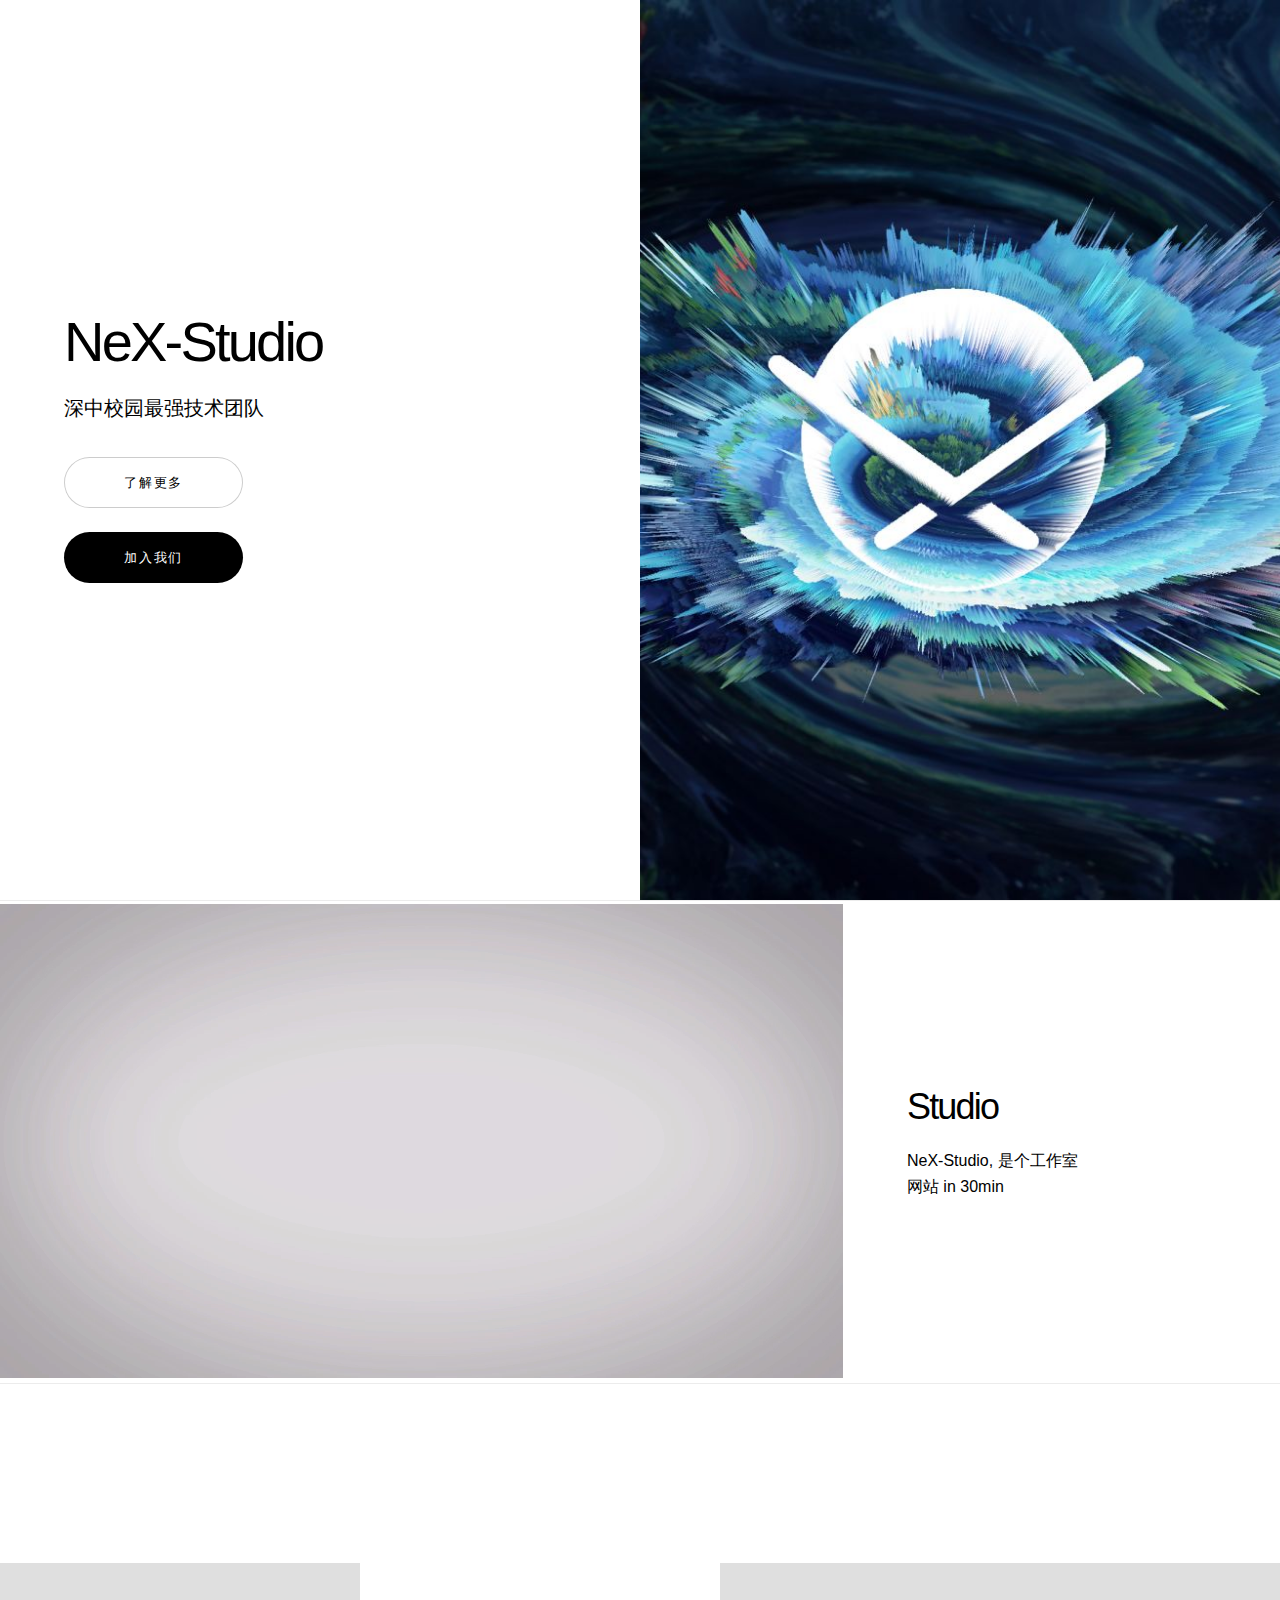
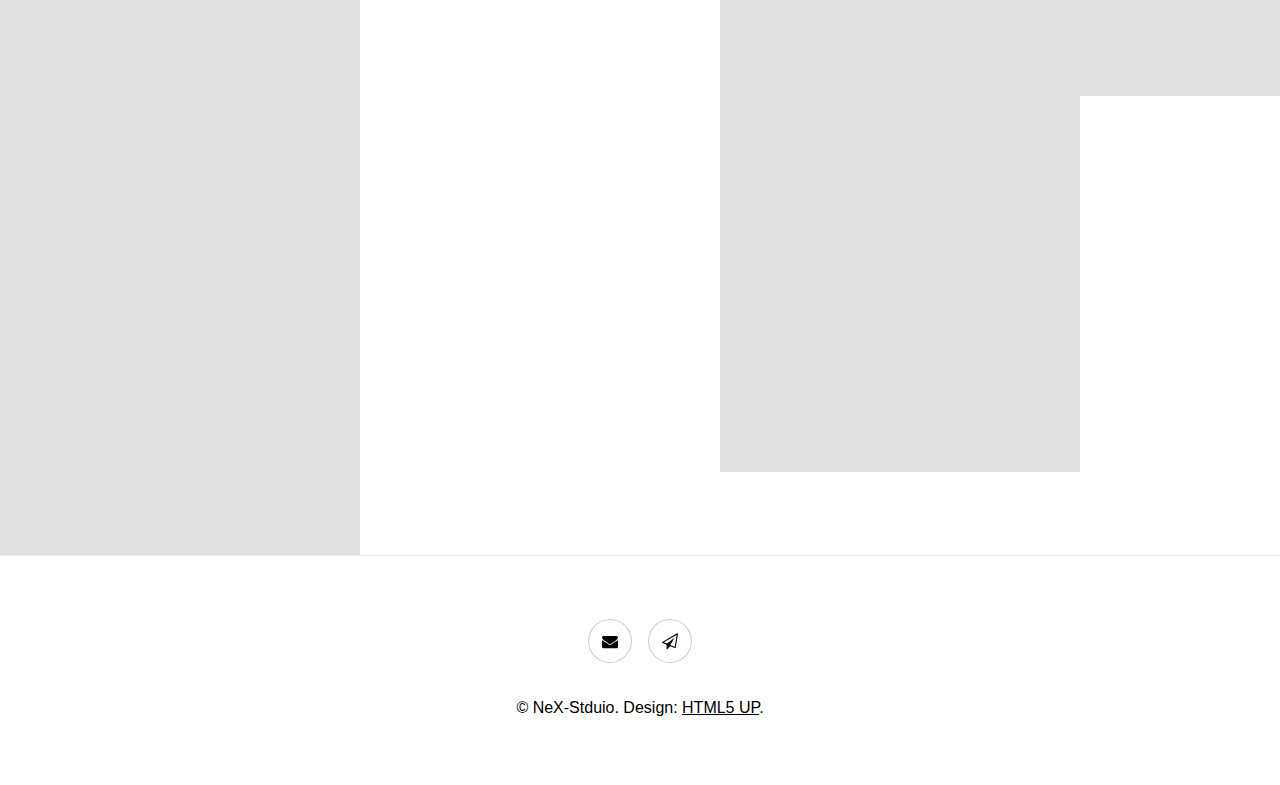
==== index.html @ cae81971 "initial commit" ====
<!DOCTYPE HTML>
<!--
	Story by HTML5 UP
	html5up.net | @ajlkn
	Free for personal and commercial use under the CCA 3.0 license (html5up.net/license)
-->
<html>
	<head>
		<title>NeX-Studio</title>
		<meta charset="utf-8" />
		<meta name="viewport" content="width=device-width, initial-scale=1" />
		<link rel="stylesheet" href="assets/css/main.css" />
		<link rel="shortcut icon" href="" />
	</head>
	<body>

		<!-- Wrapper -->
			<div id="wrapper" class="divided">

				<!-- One -->
					<section class="banner style1 orient-left content-align-left image-position-right fullscreen onload-image-fade-in onload-content-fade-right">
						<div class="content">
							<h1>NeX-Studio</h1>
							<p class="major">深中校园最强技术团队</p>
							<ul class="actions vertical">
								<li><a href="#first" class="button big wide smooth-scroll-middle">了解更多</a></li>
								<li><a href="https://sun-seminary.com/join-us" class="button big special wide smooth-scroll-middle">加入我们</a></li>
							</ul>
						</div>
						<div class="image">
							<img src="media/homepage.jpg" alt="" style="object-position: center;"/>
						</div>
					</section>

				<!-- Two -->
					<section class="spotlight style1 orient-right content-align-left image-position-center onscroll-image-fade-in" style="overflow: hidden;" id="first">
						<div class="content">
							<h2>Studio</h2>
							<p>NeX-Studio, 是个工作室<br />网站 in 30min</p>
							<!--<ul class="actions vertical">
								<li><a href="#" class="button">Learn More</a></li>
							</ul>-->
						</div>
						<div>
							<video autoplay muted loop style="width: 100%; height: 100%">
								<source src="media/nexlogo.mp4" type="video/mp4">
							</video>
						</div>
					</section>

				<!-- Three -->
					<!--<section class="spotlight style1 orient-left content-align-left image-position-center onscroll-image-fade-in">
						<div class="content">
							<h2>Tempus adipiscing</h2>
							<p>Lorem ipsum dolor sit amet, consectetur adipiscing elit. Morbi id ante sed ex pharetra lacinia sit amet vel massa. Donec facilisis laoreet nulla eu bibendum. Donec ut ex risus. Fusce lorem lectus, pharetra pretium massa et, hendrerit vestibulum odio lorem ipsum dolor sit amet.</p>
							<!--<ul class="actions vertical">
								<li><a href="#" class="button">Learn More</a></li>
							</ul>
						</div>
						<div class="image">
							<img src="media/spotlight02.jpg" alt="" />
						</div>
					</section>

				<!-- Four 
					<section class="spotlight style1 orient-right content-align-left image-position-center onscroll-image-fade-in">
						<div class="content">
							<h2>Pharetra etiam nulla</h2>
							<p>Lorem ipsum dolor sit amet, consectetur adipiscing elit. Morbi id ante sed ex pharetra lacinia sit amet vel massa. Donec facilisis laoreet nulla eu bibendum. Donec ut ex risus. Fusce lorem lectus, pharetra pretium massa et, hendrerit vestibulum odio lorem ipsum dolor sit amet.</p>
							<!--<ul class="actions vertical">
								<li><a href="#" class="button">Learn More</a></li>
							</ul>--
						</div>
						<div class="image">
							<img src="media/spotlight03.jpg" alt="" />
						</div>
					</section>

				<!-- Five --
					<section class="wrapper style1 align-center">
						<div class="inner">
							<h2>Massa sed condimentum</h2>
							<p>Lorem ipsum dolor sit amet, consectetur adipiscing elit. Morbi id ante sed ex pharetra lacinia sit amet vel massa. Donec facilisis laoreet nulla eu bibendum. Donec ut ex risus. Fusce lorem lectus, pharetra pretium massa et, hendrerit vestibulum odio lorem ipsum.</p>
						</div>-->

						<!-- Gallery -->
							<div class="gallery style2 medium lightbox onscroll-fade-in">
								<article>
									<a href="media/gallery/fulls/commonnotehomepage.jpg" class="image">
										<img src="media/gallery/fulls/commonnotehomepage.jpg" alt="" style="margin-top:50%" />
									</a>
									<div class="caption">
										<h3>CommonNote</h3>
										<p>Note For Everyone</p>
										<ul class="actions">
											<li><span class="button small">Details</span></li>
										</ul>
									</div>
								</article>
								<article >
									<a href="media/gallery/fulls/calmindmap.jpg" class="image">
										<img src="media/gallery/fulls/calmindmap.jpg" alt="" style="margin-top:50%" />
									</a>
									<div class="caption">
										<h3>Mindmap</h3>
										<p>How we make mindmap<p>
										<ul class="actions">
											<li><span class="button small">Details</span></li>
										</ul>
									</div>
								</article>
								<article>
									<a href="media/gallery/fulls/coffeehouse.jpg" class="image">
										<img src="media/gallery/fulls/coffeehouse.jpg" alt="" style="margin-top:50%" />
									</a>
									<div class="caption">
										<h3>Poster</h3>
										<p></p>
										<ul class="actions">
											<li><span class="button small">Details</span></li>
										</ul>
									</div>
								</article>
								<article>
									<a href="media/gallery/fulls/throweliminate.gif" class="image">
										<img src="media/gallery/fulls/throweliminate.gif" alt="" style="margin-top:50%" />
									</a>
									<div class="caption">
										<h3>Throw. Eliminate.</h3>
										<p>Block</p>
										<ul class="actions">
											<li><span class="button small">Details</span></li>
										</ul>
									</div>
								</article>
								<article>
									<a href="media/gallery/fulls/capture.gif" class="image">
										<img src="media/gallery/fulls/capture.gif" alt="" style="margin-top:50%" />
									</a>
									<div class="caption">
										<h3>Capture</h3>
										<p></p>
										<ul class="actions">
											<li><span class="button small">Details</span></li>
										</ul>
									</div>
								</article>
								<article>
									<a href="media/gallery/fulls/himcm.jpg" class="image">
										<img src="media/gallery/fulls/himcm.jpg" alt="" style="margin-top:50%" />
									</a>
									<div class="caption">
										<h3>HiMCM</h3>
										<p>Python with Mathematical modeling</p>
										<ul class="actions">
											<li><span class="button small">Details</span></li>
										</ul>
									</div>
								</article>
								<article>
									<a href="media/gallery/fulls/RPCP.png" class="image">
										<img src="media/gallery/fulls/RPCP.png" alt="" style="margin-top:50%" />
									</a>
									<div class="caption">
										<h3>RPCP</h3>
										<p>Printer online</p>
										<ul class="actions">
											<li><span class="button small">Details</span></li>
										</ul>
									</div>
								</article>
								<article>
									<a href="media/gallery/fulls/thetoolbox.png" class="image">
										<img src="media/gallery/fulls/thetoolbox.png" alt="" style="margin-top:50%" />
									</a>
									<div class="caption">
										<h3>TheToolBox</h3>
										<p>Tools in box<p>
										<ul class="actions">
											<li><span class="button small">Details</span></li>
										</ul>
									</div>
								</article>
							</div>

					</section>
				<!-- Footer -->
					<footer class="wrapper style1 align-center">
						<div class="inner">
							<ul class="icons">
								<li><a href="mailto:contact@sun-seminary.com" class="icon style2 fa-envelope"><span class="label">Email</span></a></li>
								<li><a href="https://t.me/joinchat/EbfdZgzBhmZ_SsXL3ghLXw" class="icon style2 fa-paper-plane-o"><span class="label">Telegram</span></a></li>
							</ul>
							<p>&copy; NeX-Stduio. Design: <a href="https://html5up.net">HTML5 UP</a>.</p>
						</div>
					</footer>

			</div>

		<!-- Scripts -->
			<script src="assets/js/jquery.min.js"></script>
			<script src="assets/js/jquery.scrollex.min.js"></script>
			<script src="assets/js/jquery.scrolly.min.js"></script>
			<script src="assets/js/skel.min.js"></script>
			<script src="assets/js/util.js"></script>
			<script src="assets/js/main.js"></script>

	</body>
</html>
---- assets/css/main.css ----
@import url(font-awesome.min.css);
@import url("https://fonts.googleapis.com/css?family=Source+Sans+Pro:300,300i,400,400i");

/*
	Story by HTML5 UP
	html5up.net | @ajlkn
	Free for personal and commercial use under the CCA 3.0 license (html5up.net/license)
*/

/* Reset */

	html, body, div, span, applet, object, iframe, h1, h2, h3, h4, h5, h6, p, blockquote, pre, a, abbr, acronym, address, big, cite, code, del, dfn, em, img, ins, kbd, q, s, samp, small, strike, strong, sub, sup, tt, var, b, u, i, center, dl, dt, dd, ol, ul, li, fieldset, form, label, legend, table, caption, tbody, tfoot, thead, tr, th, td, article, aside, canvas, details, embed, figure, figcaption, footer, header, hgroup, menu, nav, output, ruby, section, summary, time, mark, audio, video {
		margin: 0;
		padding: 0;
		border: 0;
		font-size: 100%;
		font: inherit;
		vertical-align: baseline;
	}

	article, aside, details, figcaption, figure, footer, header, hgroup, menu, nav, section {
		display: block;
	}

	body {
		line-height: 1;
	}

	ol, ul {
		list-style: none;
	}

	blockquote, q {
		quotes: none;
	}

	blockquote:before, blockquote:after, q:before, q:after {
		content: '';
		content: none;
	}

	table {
		border-collapse: collapse;
		border-spacing: 0;
	}

	body {
		-webkit-text-size-adjust: none;
	}

/* Box Model */

	*, *:before, *:after {
		-moz-box-sizing: border-box;
		-webkit-box-sizing: border-box;
		box-sizing: border-box;
	}

/* Grid */

	.row {
		border-bottom: solid 1px transparent;
		-moz-box-sizing: border-box;
		-webkit-box-sizing: border-box;
		box-sizing: border-box;
	}

	.row > * {
		float: left;
		-moz-box-sizing: border-box;
		-webkit-box-sizing: border-box;
		box-sizing: border-box;
	}

	.row:after, .row:before {
		content: '';
		display: block;
		clear: both;
		height: 0;
	}

	.row.uniform > * > :first-child {
		margin-top: 0;
	}

	.row.uniform > * > :last-child {
		margin-bottom: 0;
	}

	.row.\30 \25 > * {
		padding: 0 0 0 0rem;
	}

	.row.\30 \25 {
		margin: 0 0 -1px 0rem;
	}

	.row.uniform.\30 \25 > * {
		padding: 0rem 0 0 0rem;
	}

	.row.uniform.\30 \25 {
		margin: 0rem 0 -1px 0rem;
	}

	.row > * {
		padding: 0 0 0 2rem;
	}

	.row {
		margin: 0 0 -1px -2rem;
	}

	.row.uniform > * {
		padding: 2rem 0 0 2rem;
	}

	.row.uniform {
		margin: -2rem 0 -1px -2rem;
	}

	.row.\32 00\25 > * {
		padding: 0 0 0 4rem;
	}

	.row.\32 00\25 {
		margin: 0 0 -1px -4rem;
	}

	.row.uniform.\32 00\25 > * {
		padding: 4rem 0 0 4rem;
	}

	.row.uniform.\32 00\25 {
		margin: -4rem 0 -1px -4rem;
	}

	.row.\31 50\25 > * {
		padding: 0 0 0 3rem;
	}

	.row.\31 50\25 {
		margin: 0 0 -1px -3rem;
	}

	.row.uniform.\31 50\25 > * {
		padding: 3rem 0 0 3rem;
	}

	.row.uniform.\31 50\25 {
		margin: -3rem 0 -1px -3rem;
	}

	.row.\35 0\25 > * {
		padding: 0 0 0 1rem;
	}

	.row.\35 0\25 {
		margin: 0 0 -1px -1rem;
	}

	.row.uniform.\35 0\25 > * {
		padding: 1rem 0 0 1rem;
	}

	.row.uniform.\35 0\25 {
		margin: -1rem 0 -1px -1rem;
	}

	.row.\32 5\25 > * {
		padding: 0 0 0 0.5rem;
	}

	.row.\32 5\25 {
		margin: 0 0 -1px -0.5rem;
	}

	.row.uniform.\32 5\25 > * {
		padding: 0.5rem 0 0 0.5rem;
	}

	.row.uniform.\32 5\25 {
		margin: -0.5rem 0 -1px -0.5rem;
	}

	.\31 2u, .\31 2u\24 {
		width: 100%;
		clear: none;
		margin-left: 0;
	}

	.\31 1u, .\31 1u\24 {
		width: 91.6666666667%;
		clear: none;
		margin-left: 0;
	}

	.\31 0u, .\31 0u\24 {
		width: 83.3333333333%;
		clear: none;
		margin-left: 0;
	}

	.\39 u, .\39 u\24 {
		width: 75%;
		clear: none;
		margin-left: 0;
	}

	.\38 u, .\38 u\24 {
		width: 66.6666666667%;
		clear: none;
		margin-left: 0;
	}

	.\37 u, .\37 u\24 {
		width: 58.3333333333%;
		clear: none;
		margin-left: 0;
	}

	.\36 u, .\36 u\24 {
		width: 50%;
		clear: none;
		margin-left: 0;
	}

	.\35 u, .\35 u\24 {
		width: 41.6666666667%;
		clear: none;
		margin-left: 0;
	}

	.\34 u, .\34 u\24 {
		width: 33.3333333333%;
		clear: none;
		margin-left: 0;
	}

	.\33 u, .\33 u\24 {
		width: 25%;
		clear: none;
		margin-left: 0;
	}

	.\32 u, .\32 u\24 {
		width: 16.6666666667%;
		clear: none;
		margin-left: 0;
	}

	.\31 u, .\31 u\24 {
		width: 8.3333333333%;
		clear: none;
		margin-left: 0;
	}

	.\31 2u\24 + *,
	.\31 1u\24 + *,
	.\31 0u\24 + *,
	.\39 u\24 + *,
	.\38 u\24 + *,
	.\37 u\24 + *,
	.\36 u\24 + *,
	.\35 u\24 + *,
	.\34 u\24 + *,
	.\33 u\24 + *,
	.\32 u\24 + *,
	.\31 u\24 + * {
		clear: left;
	}

	.\-11u {
		margin-left: 91.66667%;
	}

	.\-10u {
		margin-left: 83.33333%;
	}

	.\-9u {
		margin-left: 75%;
	}

	.\-8u {
		margin-left: 66.66667%;
	}

	.\-7u {
		margin-left: 58.33333%;
	}

	.\-6u {
		margin-left: 50%;
	}

	.\-5u {
		margin-left: 41.66667%;
	}

	.\-4u {
		margin-left: 33.33333%;
	}

	.\-3u {
		margin-left: 25%;
	}

	.\-2u {
		margin-left: 16.66667%;
	}

	.\-1u {
		margin-left: 8.33333%;
	}

	@media screen and (max-width: 1680px) {

		.row > * {
			padding: 0 0 0 2rem;
		}

		.row {
			margin: 0 0 -1px -2rem;
		}

		.row.uniform > * {
			padding: 2rem 0 0 2rem;
		}

		.row.uniform {
			margin: -2rem 0 -1px -2rem;
		}

		.row.\32 00\25 > * {
			padding: 0 0 0 4rem;
		}

		.row.\32 00\25 {
			margin: 0 0 -1px -4rem;
		}

		.row.uniform.\32 00\25 > * {
			padding: 4rem 0 0 4rem;
		}

		.row.uniform.\32 00\25 {
			margin: -4rem 0 -1px -4rem;
		}

		.row.\31 50\25 > * {
			padding: 0 0 0 3rem;
		}

		.row.\31 50\25 {
			margin: 0 0 -1px -3rem;
		}

		.row.uniform.\31 50\25 > * {
			padding: 3rem 0 0 3rem;
		}

		.row.uniform.\31 50\25 {
			margin: -3rem 0 -1px -3rem;
		}

		.row.\35 0\25 > * {
			padding: 0 0 0 1rem;
		}

		.row.\35 0\25 {
			margin: 0 0 -1px -1rem;
		}

		.row.uniform.\35 0\25 > * {
			padding: 1rem 0 0 1rem;
		}

		.row.uniform.\35 0\25 {
			margin: -1rem 0 -1px -1rem;
		}

		.row.\32 5\25 > * {
			padding: 0 0 0 0.5rem;
		}

		.row.\32 5\25 {
			margin: 0 0 -1px -0.5rem;
		}

		.row.uniform.\32 5\25 > * {
			padding: 0.5rem 0 0 0.5rem;
		}

		.row.uniform.\32 5\25 {
			margin: -0.5rem 0 -1px -0.5rem;
		}

		.\31 2u\28xlarge\29, .\31 2u\24\28xlarge\29 {
			width: 100%;
			clear: none;
			margin-left: 0;
		}

		.\31 1u\28xlarge\29, .\31 1u\24\28xlarge\29 {
			width: 91.6666666667%;
			clear: none;
			margin-left: 0;
		}

		.\31 0u\28xlarge\29, .\31 0u\24\28xlarge\29 {
			width: 83.3333333333%;
			clear: none;
			margin-left: 0;
		}

		.\39 u\28xlarge\29, .\39 u\24\28xlarge\29 {
			width: 75%;
			clear: none;
			margin-left: 0;
		}

		.\38 u\28xlarge\29, .\38 u\24\28xlarge\29 {
			width: 66.6666666667%;
			clear: none;
			margin-left: 0;
		}

		.\37 u\28xlarge\29, .\37 u\24\28xlarge\29 {
			width: 58.3333333333%;
			clear: none;
			margin-left: 0;
		}

		.\36 u\28xlarge\29, .\36 u\24\28xlarge\29 {
			width: 50%;
			clear: none;
			margin-left: 0;
		}

		.\35 u\28xlarge\29, .\35 u\24\28xlarge\29 {
			width: 41.6666666667%;
			clear: none;
			margin-left: 0;
		}

		.\34 u\28xlarge\29, .\34 u\24\28xlarge\29 {
			width: 33.3333333333%;
			clear: none;
			margin-left: 0;
		}

		.\33 u\28xlarge\29, .\33 u\24\28xlarge\29 {
			width: 25%;
			clear: none;
			margin-left: 0;
		}

		.\32 u\28xlarge\29, .\32 u\24\28xlarge\29 {
			width: 16.6666666667%;
			clear: none;
			margin-left: 0;
		}

		.\31 u\28xlarge\29, .\31 u\24\28xlarge\29 {
			width: 8.3333333333%;
			clear: none;
			margin-left: 0;
		}

		.\31 2u\24\28xlarge\29 + *,
		.\31 1u\24\28xlarge\29 + *,
		.\31 0u\24\28xlarge\29 + *,
		.\39 u\24\28xlarge\29 + *,
		.\38 u\24\28xlarge\29 + *,
		.\37 u\24\28xlarge\29 + *,
		.\36 u\24\28xlarge\29 + *,
		.\35 u\24\28xlarge\29 + *,
		.\34 u\24\28xlarge\29 + *,
		.\33 u\24\28xlarge\29 + *,
		.\32 u\24\28xlarge\29 + *,
		.\31 u\24\28xlarge\29 + * {
			clear: left;
		}

		.\-11u\28xlarge\29 {
			margin-left: 91.66667%;
		}

		.\-10u\28xlarge\29 {
			margin-left: 83.33333%;
		}

		.\-9u\28xlarge\29 {
			margin-left: 75%;
		}

		.\-8u\28xlarge\29 {
			margin-left: 66.66667%;
		}

		.\-7u\28xlarge\29 {
			margin-left: 58.33333%;
		}

		.\-6u\28xlarge\29 {
			margin-left: 50%;
		}

		.\-5u\28xlarge\29 {
			margin-left: 41.66667%;
		}

		.\-4u\28xlarge\29 {
			margin-left: 33.33333%;
		}

		.\-3u\28xlarge\29 {
			margin-left: 25%;
		}

		.\-2u\28xlarge\29 {
			margin-left: 16.66667%;
		}

		.\-1u\28xlarge\29 {
			margin-left: 8.33333%;
		}

	}

	@media screen and (max-width: 1280px) {

		.row > * {
			padding: 0 0 0 2rem;
		}

		.row {
			margin: 0 0 -1px -2rem;
		}

		.row.uniform > * {
			padding: 2rem 0 0 2rem;
		}

		.row.uniform {
			margin: -2rem 0 -1px -2rem;
		}

		.row.\32 00\25 > * {
			padding: 0 0 0 4rem;
		}

		.row.\32 00\25 {
			margin: 0 0 -1px -4rem;
		}

		.row.uniform.\32 00\25 > * {
			padding: 4rem 0 0 4rem;
		}

		.row.uniform.\32 00\25 {
			margin: -4rem 0 -1px -4rem;
		}

		.row.\31 50\25 > * {
			padding: 0 0 0 3rem;
		}

		.row.\31 50\25 {
			margin: 0 0 -1px -3rem;
		}

		.row.uniform.\31 50\25 > * {
			padding: 3rem 0 0 3rem;
		}

		.row.uniform.\31 50\25 {
			margin: -3rem 0 -1px -3rem;
		}

		.row.\35 0\25 > * {
			padding: 0 0 0 1rem;
		}

		.row.\35 0\25 {
			margin: 0 0 -1px -1rem;
		}

		.row.uniform.\35 0\25 > * {
			padding: 1rem 0 0 1rem;
		}

		.row.uniform.\35 0\25 {
			margin: -1rem 0 -1px -1rem;
		}

		.row.\32 5\25 > * {
			padding: 0 0 0 0.5rem;
		}

		.row.\32 5\25 {
			margin: 0 0 -1px -0.5rem;
		}

		.row.uniform.\32 5\25 > * {
			padding: 0.5rem 0 0 0.5rem;
		}

		.row.uniform.\32 5\25 {
			margin: -0.5rem 0 -1px -0.5rem;
		}

		.\31 2u\28large\29, .\31 2u\24\28large\29 {
			width: 100%;
			clear: none;
			margin-left: 0;
		}

		.\31 1u\28large\29, .\31 1u\24\28large\29 {
			width: 91.6666666667%;
			clear: none;
			margin-left: 0;
		}

		.\31 0u\28large\29, .\31 0u\24\28large\29 {
			width: 83.3333333333%;
			clear: none;
			margin-left: 0;
		}

		.\39 u\28large\29, .\39 u\24\28large\29 {
			width: 75%;
			clear: none;
			margin-left: 0;
		}

		.\38 u\28large\29, .\38 u\24\28large\29 {
			width: 66.6666666667%;
			clear: none;
			margin-left: 0;
		}

		.\37 u\28large\29, .\37 u\24\28large\29 {
			width: 58.3333333333%;
			clear: none;
			margin-left: 0;
		}

		.\36 u\28large\29, .\36 u\24\28large\29 {
			width: 50%;
			clear: none;
			margin-left: 0;
		}

		.\35 u\28large\29, .\35 u\24\28large\29 {
			width: 41.6666666667%;
			clear: none;
			margin-left: 0;
		}

		.\34 u\28large\29, .\34 u\24\28large\29 {
			width: 33.3333333333%;
			clear: none;
			margin-left: 0;
		}

		.\33 u\28large\29, .\33 u\24\28large\29 {
			width: 25%;
			clear: none;
			margin-left: 0;
		}

		.\32 u\28large\29, .\32 u\24\28large\29 {
			width: 16.6666666667%;
			clear: none;
			margin-left: 0;
		}

		.\31 u\28large\29, .\31 u\24\28large\29 {
			width: 8.3333333333%;
			clear: none;
			margin-left: 0;
		}

		.\31 2u\24\28large\29 + *,
		.\31 1u\24\28large\29 + *,
		.\31 0u\24\28large\29 + *,
		.\39 u\24\28large\29 + *,
		.\38 u\24\28large\29 + *,
		.\37 u\24\28large\29 + *,
		.\36 u\24\28large\29 + *,
		.\35 u\24\28large\29 + *,
		.\34 u\24\28large\29 + *,
		.\33 u\24\28large\29 + *,
		.\32 u\24\28large\29 + *,
		.\31 u\24\28large\29 + * {
			clear: left;
		}

		.\-11u\28large\29 {
			margin-left: 91.66667%;
		}

		.\-10u\28large\29 {
			margin-left: 83.33333%;
		}

		.\-9u\28large\29 {
			margin-left: 75%;
		}

		.\-8u\28large\29 {
			margin-left: 66.66667%;
		}

		.\-7u\28large\29 {
			margin-left: 58.33333%;
		}

		.\-6u\28large\29 {
			margin-left: 50%;
		}

		.\-5u\28large\29 {
			margin-left: 41.66667%;
		}

		.\-4u\28large\29 {
			margin-left: 33.33333%;
		}

		.\-3u\28large\29 {
			margin-left: 25%;
		}

		.\-2u\28large\29 {
			margin-left: 16.66667%;
		}

		.\-1u\28large\29 {
			margin-left: 8.33333%;
		}

	}

	@media screen and (max-width: 980px) {

		.row > * {
			padding: 0 0 0 2rem;
		}

		.row {
			margin: 0 0 -1px -2rem;
		}

		.row.uniform > * {
			padding: 2rem 0 0 2rem;
		}

		.row.uniform {
			margin: -2rem 0 -1px -2rem;
		}

		.row.\32 00\25 > * {
			padding: 0 0 0 4rem;
		}

		.row.\32 00\25 {
			margin: 0 0 -1px -4rem;
		}

		.row.uniform.\32 00\25 > * {
			padding: 4rem 0 0 4rem;
		}

		.row.uniform.\32 00\25 {
			margin: -4rem 0 -1px -4rem;
		}

		.row.\31 50\25 > * {
			padding: 0 0 0 3rem;
		}

		.row.\31 50\25 {
			margin: 0 0 -1px -3rem;
		}

		.row.uniform.\31 50\25 > * {
			padding: 3rem 0 0 3rem;
		}

		.row.uniform.\31 50\25 {
			margin: -3rem 0 -1px -3rem;
		}

		.row.\35 0\25 > * {
			padding: 0 0 0 1rem;
		}

		.row.\35 0\25 {
			margin: 0 0 -1px -1rem;
		}

		.row.uniform.\35 0\25 > * {
			padding: 1rem 0 0 1rem;
		}

		.row.uniform.\35 0\25 {
			margin: -1rem 0 -1px -1rem;
		}

		.row.\32 5\25 > * {
			padding: 0 0 0 0.5rem;
		}

		.row.\32 5\25 {
			margin: 0 0 -1px -0.5rem;
		}

		.row.uniform.\32 5\25 > * {
			padding: 0.5rem 0 0 0.5rem;
		}

		.row.uniform.\32 5\25 {
			margin: -0.5rem 0 -1px -0.5rem;
		}

		.\31 2u\28medium\29, .\31 2u\24\28medium\29 {
			width: 100%;
			clear: none;
			margin-left: 0;
		}

		.\31 1u\28medium\29, .\31 1u\24\28medium\29 {
			width: 91.6666666667%;
			clear: none;
			margin-left: 0;
		}

		.\31 0u\28medium\29, .\31 0u\24\28medium\29 {
			width: 83.3333333333%;
			clear: none;
			margin-left: 0;
		}

		.\39 u\28medium\29, .\39 u\24\28medium\29 {
			width: 75%;
			clear: none;
			margin-left: 0;
		}

		.\38 u\28medium\29, .\38 u\24\28medium\29 {
			width: 66.6666666667%;
			clear: none;
			margin-left: 0;
		}

		.\37 u\28medium\29, .\37 u\24\28medium\29 {
			width: 58.3333333333%;
			clear: none;
			margin-left: 0;
		}

		.\36 u\28medium\29, .\36 u\24\28medium\29 {
			width: 50%;
			clear: none;
			margin-left: 0;
		}

		.\35 u\28medium\29, .\35 u\24\28medium\29 {
			width: 41.6666666667%;
			clear: none;
			margin-left: 0;
		}

		.\34 u\28medium\29, .\34 u\24\28medium\29 {
			width: 33.3333333333%;
			clear: none;
			margin-left: 0;
		}

		.\33 u\28medium\29, .\33 u\24\28medium\29 {
			width: 25%;
			clear: none;
			margin-left: 0;
		}

		.\32 u\28medium\29, .\32 u\24\28medium\29 {
			width: 16.6666666667%;
			clear: none;
			margin-left: 0;
		}

		.\31 u\28medium\29, .\31 u\24\28medium\29 {
			width: 8.3333333333%;
			clear: none;
			margin-left: 0;
		}

		.\31 2u\24\28medium\29 + *,
		.\31 1u\24\28medium\29 + *,
		.\31 0u\24\28medium\29 + *,
		.\39 u\24\28medium\29 + *,
		.\38 u\24\28medium\29 + *,
		.\37 u\24\28medium\29 + *,
		.\36 u\24\28medium\29 + *,
		.\35 u\24\28medium\29 + *,
		.\34 u\24\28medium\29 + *,
		.\33 u\24\28medium\29 + *,
		.\32 u\24\28medium\29 + *,
		.\31 u\24\28medium\29 + * {
			clear: left;
		}

		.\-11u\28medium\29 {
			margin-left: 91.66667%;
		}

		.\-10u\28medium\29 {
			margin-left: 83.33333%;
		}

		.\-9u\28medium\29 {
			margin-left: 75%;
		}

		.\-8u\28medium\29 {
			margin-left: 66.66667%;
		}

		.\-7u\28medium\29 {
			margin-left: 58.33333%;
		}

		.\-6u\28medium\29 {
			margin-left: 50%;
		}

		.\-5u\28medium\29 {
			margin-left: 41.66667%;
		}

		.\-4u\28medium\29 {
			margin-left: 33.33333%;
		}

		.\-3u\28medium\29 {
			margin-left: 25%;
		}

		.\-2u\28medium\29 {
			margin-left: 16.66667%;
		}

		.\-1u\28medium\29 {
			margin-left: 8.33333%;
		}

	}

	@media screen and (max-width: 736px) {

		.row > * {
			padding: 0 0 0 2rem;
		}

		.row {
			margin: 0 0 -1px -2rem;
		}

		.row.uniform > * {
			padding: 2rem 0 0 2rem;
		}

		.row.uniform {
			margin: -2rem 0 -1px -2rem;
		}

		.row.\32 00\25 > * {
			padding: 0 0 0 4rem;
		}

		.row.\32 00\25 {
			margin: 0 0 -1px -4rem;
		}

		.row.uniform.\32 00\25 > * {
			padding: 4rem 0 0 4rem;
		}

		.row.uniform.\32 00\25 {
			margin: -4rem 0 -1px -4rem;
		}

		.row.\31 50\25 > * {
			padding: 0 0 0 3rem;
		}

		.row.\31 50\25 {
			margin: 0 0 -1px -3rem;
		}

		.row.uniform.\31 50\25 > * {
			padding: 3rem 0 0 3rem;
		}

		.row.uniform.\31 50\25 {
			margin: -3rem 0 -1px -3rem;
		}

		.row.\35 0\25 > * {
			padding: 0 0 0 1rem;
		}

		.row.\35 0\25 {
			margin: 0 0 -1px -1rem;
		}

		.row.uniform.\35 0\25 > * {
			padding: 1rem 0 0 1rem;
		}

		.row.uniform.\35 0\25 {
			margin: -1rem 0 -1px -1rem;
		}

		.row.\32 5\25 > * {
			padding: 0 0 0 0.5rem;
		}

		.row.\32 5\25 {
			margin: 0 0 -1px -0.5rem;
		}

		.row.uniform.\32 5\25 > * {
			padding: 0.5rem 0 0 0.5rem;
		}

		.row.uniform.\32 5\25 {
			margin: -0.5rem 0 -1px -0.5rem;
		}

		.\31 2u\28small\29, .\31 2u\24\28small\29 {
			width: 100%;
			clear: none;
			margin-left: 0;
		}

		.\31 1u\28small\29, .\31 1u\24\28small\29 {
			width: 91.6666666667%;
			clear: none;
			margin-left: 0;
		}

		.\31 0u\28small\29, .\31 0u\24\28small\29 {
			width: 83.3333333333%;
			clear: none;
			margin-left: 0;
		}

		.\39 u\28small\29, .\39 u\24\28small\29 {
			width: 75%;
			clear: none;
			margin-left: 0;
		}

		.\38 u\28small\29, .\38 u\24\28small\29 {
			width: 66.6666666667%;
			clear: none;
			margin-left: 0;
		}

		.\37 u\28small\29, .\37 u\24\28small\29 {
			width: 58.3333333333%;
			clear: none;
			margin-left: 0;
		}

		.\36 u\28small\29, .\36 u\24\28small\29 {
			width: 50%;
			clear: none;
			margin-left: 0;
		}

		.\35 u\28small\29, .\35 u\24\28small\29 {
			width: 41.6666666667%;
			clear: none;
			margin-left: 0;
		}

		.\34 u\28small\29, .\34 u\24\28small\29 {
			width: 33.3333333333%;
			clear: none;
			margin-left: 0;
		}

		.\33 u\28small\29, .\33 u\24\28small\29 {
			width: 25%;
			clear: none;
			margin-left: 0;
		}

		.\32 u\28small\29, .\32 u\24\28small\29 {
			width: 16.6666666667%;
			clear: none;
			margin-left: 0;
		}

		.\31 u\28small\29, .\31 u\24\28small\29 {
			width: 8.3333333333%;
			clear: none;
			margin-left: 0;
		}

		.\31 2u\24\28small\29 + *,
		.\31 1u\24\28small\29 + *,
		.\31 0u\24\28small\29 + *,
		.\39 u\24\28small\29 + *,
		.\38 u\24\28small\29 + *,
		.\37 u\24\28small\29 + *,
		.\36 u\24\28small\29 + *,
		.\35 u\24\28small\29 + *,
		.\34 u\24\28small\29 + *,
		.\33 u\24\28small\29 + *,
		.\32 u\24\28small\29 + *,
		.\31 u\24\28small\29 + * {
			clear: left;
		}

		.\-11u\28small\29 {
			margin-left: 91.66667%;
		}

		.\-10u\28small\29 {
			margin-left: 83.33333%;
		}

		.\-9u\28small\29 {
			margin-left: 75%;
		}

		.\-8u\28small\29 {
			margin-left: 66.66667%;
		}

		.\-7u\28small\29 {
			margin-left: 58.33333%;
		}

		.\-6u\28small\29 {
			margin-left: 50%;
		}

		.\-5u\28small\29 {
			margin-left: 41.66667%;
		}

		.\-4u\28small\29 {
			margin-left: 33.33333%;
		}

		.\-3u\28small\29 {
			margin-left: 25%;
		}

		.\-2u\28small\29 {
			margin-left: 16.66667%;
		}

		.\-1u\28small\29 {
			margin-left: 8.33333%;
		}

	}

	@media screen and (max-width: 480px) {

		.row > * {
			padding: 0 0 0 2rem;
		}

		.row {
			margin: 0 0 -1px -2rem;
		}

		.row.uniform > * {
			padding: 2rem 0 0 2rem;
		}

		.row.uniform {
			margin: -2rem 0 -1px -2rem;
		}

		.row.\32 00\25 > * {
			padding: 0 0 0 4rem;
		}

		.row.\32 00\25 {
			margin: 0 0 -1px -4rem;
		}

		.row.uniform.\32 00\25 > * {
			padding: 4rem 0 0 4rem;
		}

		.row.uniform.\32 00\25 {
			margin: -4rem 0 -1px -4rem;
		}

		.row.\31 50\25 > * {
			padding: 0 0 0 3rem;
		}

		.row.\31 50\25 {
			margin: 0 0 -1px -3rem;
		}

		.row.uniform.\31 50\25 > * {
			padding: 3rem 0 0 3rem;
		}

		.row.uniform.\31 50\25 {
			margin: -3rem 0 -1px -3rem;
		}

		.row.\35 0\25 > * {
			padding: 0 0 0 1rem;
		}

		.row.\35 0\25 {
			margin: 0 0 -1px -1rem;
		}

		.row.uniform.\35 0\25 > * {
			padding: 1rem 0 0 1rem;
		}

		.row.uniform.\35 0\25 {
			margin: -1rem 0 -1px -1rem;
		}

		.row.\32 5\25 > * {
			padding: 0 0 0 0.5rem;
		}

		.row.\32 5\25 {
			margin: 0 0 -1px -0.5rem;
		}

		.row.uniform.\32 5\25 > * {
			padding: 0.5rem 0 0 0.5rem;
		}

		.row.uniform.\32 5\25 {
			margin: -0.5rem 0 -1px -0.5rem;
		}

		.\31 2u\28xsmall\29, .\31 2u\24\28xsmall\29 {
			width: 100%;
			clear: none;
			margin-left: 0;
		}

		.\31 1u\28xsmall\29, .\31 1u\24\28xsmall\29 {
			width: 91.6666666667%;
			clear: none;
			margin-left: 0;
		}

		.\31 0u\28xsmall\29, .\31 0u\24\28xsmall\29 {
			width: 83.3333333333%;
			clear: none;
			margin-left: 0;
		}

		.\39 u\28xsmall\29, .\39 u\24\28xsmall\29 {
			width: 75%;
			clear: none;
			margin-left: 0;
		}

		.\38 u\28xsmall\29, .\38 u\24\28xsmall\29 {
			width: 66.6666666667%;
			clear: none;
			margin-left: 0;
		}

		.\37 u\28xsmall\29, .\37 u\24\28xsmall\29 {
			width: 58.3333333333%;
			clear: none;
			margin-left: 0;
		}

		.\36 u\28xsmall\29, .\36 u\24\28xsmall\29 {
			width: 50%;
			clear: none;
			margin-left: 0;
		}

		.\35 u\28xsmall\29, .\35 u\24\28xsmall\29 {
			width: 41.6666666667%;
			clear: none;
			margin-left: 0;
		}

		.\34 u\28xsmall\29, .\34 u\24\28xsmall\29 {
			width: 33.3333333333%;
			clear: none;
			margin-left: 0;
		}

		.\33 u\28xsmall\29, .\33 u\24\28xsmall\29 {
			width: 25%;
			clear: none;
			margin-left: 0;
		}

		.\32 u\28xsmall\29, .\32 u\24\28xsmall\29 {
			width: 16.6666666667%;
			clear: none;
			margin-left: 0;
		}

		.\31 u\28xsmall\29, .\31 u\24\28xsmall\29 {
			width: 8.3333333333%;
			clear: none;
			margin-left: 0;
		}

		.\31 2u\24\28xsmall\29 + *,
		.\31 1u\24\28xsmall\29 + *,
		.\31 0u\24\28xsmall\29 + *,
		.\39 u\24\28xsmall\29 + *,
		.\38 u\24\28xsmall\29 + *,
		.\37 u\24\28xsmall\29 + *,
		.\36 u\24\28xsmall\29 + *,
		.\35 u\24\28xsmall\29 + *,
		.\34 u\24\28xsmall\29 + *,
		.\33 u\24\28xsmall\29 + *,
		.\32 u\24\28xsmall\29 + *,
		.\31 u\24\28xsmall\29 + * {
			clear: left;
		}

		.\-11u\28xsmall\29 {
			margin-left: 91.66667%;
		}

		.\-10u\28xsmall\29 {
			margin-left: 83.33333%;
		}

		.\-9u\28xsmall\29 {
			margin-left: 75%;
		}

		.\-8u\28xsmall\29 {
			margin-left: 66.66667%;
		}

		.\-7u\28xsmall\29 {
			margin-left: 58.33333%;
		}

		.\-6u\28xsmall\29 {
			margin-left: 50%;
		}

		.\-5u\28xsmall\29 {
			margin-left: 41.66667%;
		}

		.\-4u\28xsmall\29 {
			margin-left: 33.33333%;
		}

		.\-3u\28xsmall\29 {
			margin-left: 25%;
		}

		.\-2u\28xsmall\29 {
			margin-left: 16.66667%;
		}

		.\-1u\28xsmall\29 {
			margin-left: 8.33333%;
		}

	}

	@media screen and (max-width: 360px) {

		.row > * {
			padding: 0 0 0 2rem;
		}

		.row {
			margin: 0 0 -1px -2rem;
		}

		.row.uniform > * {
			padding: 2rem 0 0 2rem;
		}

		.row.uniform {
			margin: -2rem 0 -1px -2rem;
		}

		.row.\32 00\25 > * {
			padding: 0 0 0 4rem;
		}

		.row.\32 00\25 {
			margin: 0 0 -1px -4rem;
		}

		.row.uniform.\32 00\25 > * {
			padding: 4rem 0 0 4rem;
		}

		.row.uniform.\32 00\25 {
			margin: -4rem 0 -1px -4rem;
		}

		.row.\31 50\25 > * {
			padding: 0 0 0 3rem;
		}

		.row.\31 50\25 {
			margin: 0 0 -1px -3rem;
		}

		.row.uniform.\31 50\25 > * {
			padding: 3rem 0 0 3rem;
		}

		.row.uniform.\31 50\25 {
			margin: -3rem 0 -1px -3rem;
		}

		.row.\35 0\25 > * {
			padding: 0 0 0 1rem;
		}

		.row.\35 0\25 {
			margin: 0 0 -1px -1rem;
		}

		.row.uniform.\35 0\25 > * {
			padding: 1rem 0 0 1rem;
		}

		.row.uniform.\35 0\25 {
			margin: -1rem 0 -1px -1rem;
		}

		.row.\32 5\25 > * {
			padding: 0 0 0 0.5rem;
		}

		.row.\32 5\25 {
			margin: 0 0 -1px -0.5rem;
		}

		.row.uniform.\32 5\25 > * {
			padding: 0.5rem 0 0 0.5rem;
		}

		.row.uniform.\32 5\25 {
			margin: -0.5rem 0 -1px -0.5rem;
		}

		.\31 2u\28xxsmall\29, .\31 2u\24\28xxsmall\29 {
			width: 100%;
			clear: none;
			margin-left: 0;
		}

		.\31 1u\28xxsmall\29, .\31 1u\24\28xxsmall\29 {
			width: 91.6666666667%;
			clear: none;
			margin-left: 0;
		}

		.\31 0u\28xxsmall\29, .\31 0u\24\28xxsmall\29 {
			width: 83.3333333333%;
			clear: none;
			margin-left: 0;
		}

		.\39 u\28xxsmall\29, .\39 u\24\28xxsmall\29 {
			width: 75%;
			clear: none;
			margin-left: 0;
		}

		.\38 u\28xxsmall\29, .\38 u\24\28xxsmall\29 {
			width: 66.6666666667%;
			clear: none;
			margin-left: 0;
		}

		.\37 u\28xxsmall\29, .\37 u\24\28xxsmall\29 {
			width: 58.3333333333%;
			clear: none;
			margin-left: 0;
		}

		.\36 u\28xxsmall\29, .\36 u\24\28xxsmall\29 {
			width: 50%;
			clear: none;
			margin-left: 0;
		}

		.\35 u\28xxsmall\29, .\35 u\24\28xxsmall\29 {
			width: 41.6666666667%;
			clear: none;
			margin-left: 0;
		}

		.\34 u\28xxsmall\29, .\34 u\24\28xxsmall\29 {
			width: 33.3333333333%;
			clear: none;
			margin-left: 0;
		}

		.\33 u\28xxsmall\29, .\33 u\24\28xxsmall\29 {
			width: 25%;
			clear: none;
			margin-left: 0;
		}

		.\32 u\28xxsmall\29, .\32 u\24\28xxsmall\29 {
			width: 16.6666666667%;
			clear: none;
			margin-left: 0;
		}

		.\31 u\28xxsmall\29, .\31 u\24\28xxsmall\29 {
			width: 8.3333333333%;
			clear: none;
			margin-left: 0;
		}

		.\31 2u\24\28xxsmall\29 + *,
		.\31 1u\24\28xxsmall\29 + *,
		.\31 0u\24\28xxsmall\29 + *,
		.\39 u\24\28xxsmall\29 + *,
		.\38 u\24\28xxsmall\29 + *,
		.\37 u\24\28xxsmall\29 + *,
		.\36 u\24\28xxsmall\29 + *,
		.\35 u\24\28xxsmall\29 + *,
		.\34 u\24\28xxsmall\29 + *,
		.\33 u\24\28xxsmall\29 + *,
		.\32 u\24\28xxsmall\29 + *,
		.\31 u\24\28xxsmall\29 + * {
			clear: left;
		}

		.\-11u\28xxsmall\29 {
			margin-left: 91.66667%;
		}

		.\-10u\28xxsmall\29 {
			margin-left: 83.33333%;
		}

		.\-9u\28xxsmall\29 {
			margin-left: 75%;
		}

		.\-8u\28xxsmall\29 {
			margin-left: 66.66667%;
		}

		.\-7u\28xxsmall\29 {
			margin-left: 58.33333%;
		}

		.\-6u\28xxsmall\29 {
			margin-left: 50%;
		}

		.\-5u\28xxsmall\29 {
			margin-left: 41.66667%;
		}

		.\-4u\28xxsmall\29 {
			margin-left: 33.33333%;
		}

		.\-3u\28xxsmall\29 {
			margin-left: 25%;
		}

		.\-2u\28xxsmall\29 {
			margin-left: 16.66667%;
		}

		.\-1u\28xxsmall\29 {
			margin-left: 8.33333%;
		}

	}

/* Basic */

	@-ms-viewport {
		width: device-width;
	}

	body {
		-ms-overflow-style: scrollbar;
	}

	@media screen and (max-width: 480px) {

		html, body {
			min-width: 320px;
		}

	}

	body {
		background: #ffffff;
	}

		body.is-loading *, body.is-loading *:before, body.is-loading *:after {
			-moz-animation: none !important;
			-webkit-animation: none !important;
			-ms-animation: none !important;
			animation: none !important;
			-moz-transition: none !important;
			-webkit-transition: none !important;
			-ms-transition: none !important;
			transition: none !important;
		}

/* Type */

	html {
		font-size: 18pt;
	}

		@media screen and (max-width: 1680px) {

			html {
				font-size: 14pt;
			}

		}

		@media screen and (max-width: 1280px) {

			html {
				font-size: 12pt;
			}

		}

		@media screen and (max-width: 736px) {

			html {
				font-size: 11pt;
			}

		}

		@media screen and (max-width: 360px) {

			html {
				font-size: 10pt;
			}

		}

	body {
		background-color: #ffffff;
		color: #000000;
	}

	body, input, select, textarea {
		font-family: "Source Sans Pro", Helvetica, sans-serif;
		font-size: 1rem;
		font-weight: 300;
		line-height: 1.65;
	}

	a {
		-moz-transition: color 0.2s ease-in-out;
		-webkit-transition: color 0.2s ease-in-out;
		-ms-transition: color 0.2s ease-in-out;
		transition: color 0.2s ease-in-out;
		text-decoration: underline;
	}

		a:hover {
			text-decoration: none;
		}

	strong, b {
		font-weight: 400;
	}

	em, i {
		font-style: italic;
	}

	p {
		margin: 0 0 2rem 0;
	}

		p.major {
			font-size: 1.25rem;
		}

	h1, h2, h3, h4, h5, h6 {
		font-weight: 300;
		line-height: 1.375;
		letter-spacing: -0.05em;
		margin: 0 0 1rem 0;
	}

		h1 a, h2 a, h3 a, h4 a, h5 a, h6 a {
			color: inherit;
			text-decoration: none;
		}

	h1 {
		font-size: 3.5rem;
		line-height: 1.2;
	}

	h2 {
		font-size: 2.25rem;
	}

	h3 {
		font-size: 1.5rem;
	}

	h4 {
		font-size: 1.1rem;
	}

	h5 {
		font-size: 0.9rem;
	}

	h6 {
		font-size: 0.7rem;
	}

	sub {
		font-size: 0.8rem;
		position: relative;
		top: 0.5rem;
	}

	sup {
		font-size: 0.8rem;
		position: relative;
		top: -0.5rem;
	}

	blockquote {
		border-left: solid 4px;
		font-style: italic;
		margin: 0 0 2rem 0;
		padding: 0.5rem 0 0.5rem 2rem;
	}

	code {
		border-radius: 4px;
		font-family: "Courier New", monospace;
		font-size: 0.9em;
		margin: 0 0.25rem;
		padding: 0.25rem 0.325rem;
	}

	pre {
		-webkit-overflow-scrolling: touch;
		font-family: "Courier New", monospace;
		font-size: 0.9em;
		margin: 0 0 2rem 0;
	}

		pre code {
			display: block;
			line-height: 1.5;
			padding: 0.75rem 1rem;
			overflow-x: auto;
		}

	hr {
		border: 0;
		border-bottom: solid 1px;
		margin: 2.5rem 0;
	}

		hr.major {
			margin: 3.5rem 0;
		}

	.align-left {
		text-align: left;
	}

	.align-center {
		text-align: center;
	}

	.align-right {
		text-align: right;
	}

	@media screen and (max-width: 736px) {

		p.major {
			font-size: 1.1rem;
		}

		h1 {
			font-size: 2.5rem;
		}

		h2 {
			font-size: 2rem;
		}

		h3 {
			font-size: 1.25rem;
		}

		h4 {
			font-size: 1rem;
		}

	}

	input, select, textarea {
		color: #000000;
	}

	a {
		color: #000000;
	}

		a:hover {
			color: #47D3E5;
		}

	strong, b {
		color: #000000;
	}

	h1, h2, h3, h4, h5, h6 {
		color: #000000;
	}

	blockquote {
		border-left-color: rgba(0, 0, 0, 0.2);
	}

	code {
		background: rgba(0, 0, 0, 0.05);
		border-color: rgba(0, 0, 0, 0.2);
	}

	hr {
		border-bottom-color: rgba(0, 0, 0, 0.2);
	}

/* Box */

	.box {
		border-radius: 4px;
		border: solid 1px;
		margin-bottom: 2rem;
		padding: 1.5rem;
	}

		.box > :last-child,
		.box > :last-child > :last-child,
		.box > :last-child > :last-child > :last-child {
			margin-bottom: 0;
		}

		.box.alt {
			border: 0;
			border-radius: 0;
			padding: 0;
		}

	.box {
		border-color: rgba(0, 0, 0, 0.2);
	}

/* Button */

	input[type="submit"],
	input[type="reset"],
	input[type="button"],
	button,
	.button {
		-moz-appearance: none;
		-webkit-appearance: none;
		-ms-appearance: none;
		appearance: none;
		-moz-transition: background-color 0.2s ease-in-out, box-shadow 0.2s ease-in-out, color 0.2s ease-in-out;
		-webkit-transition: background-color 0.2s ease-in-out, box-shadow 0.2s ease-in-out, color 0.2s ease-in-out;
		-ms-transition: background-color 0.2s ease-in-out, box-shadow 0.2s ease-in-out, color 0.2s ease-in-out;
		transition: background-color 0.2s ease-in-out, box-shadow 0.2s ease-in-out, color 0.2s ease-in-out;
		border: 0;
		cursor: pointer;
		display: inline-block;
		font-weight: 400;
		letter-spacing: 0.125em;
		text-align: center;
		text-decoration: none;
		text-transform: uppercase;
		white-space: nowrap;
		font-size: 0.75rem;
		max-width: 20rem;
		height: 3.75em;
		line-height: 3.75em;
		border-radius: 3.75em;
		padding: 0 2.5em;
		text-overflow: ellipsis;
		overflow: hidden;
	}

		input[type="submit"].icon:before,
		input[type="reset"].icon:before,
		input[type="button"].icon:before,
		button.icon:before,
		.button.icon:before {
			margin-right: 0.5rem;
		}

		input[type="submit"].fit,
		input[type="reset"].fit,
		input[type="button"].fit,
		button.fit,
		.button.fit {
			display: block;
			margin: 0 0 1rem 0;
			width: 100%;
		}

		input[type="submit"].small,
		input[type="reset"].small,
		input[type="button"].small,
		button.small,
		.button.small {
			font-size: 0.6rem;
			height: 3.325em;
			line-height: 3.325em;
			border-radius: 3.325em;
			padding: 0 2em;
		}

		input[type="submit"].big,
		input[type="reset"].big,
		input[type="button"].big,
		button.big,
		.button.big {
			font-size: 0.8rem;
			height: 4em;
			line-height: 4em;
			border-radius: 4em;
			padding: 0 3em;
		}

		input[type="submit"].wide,
		input[type="reset"].wide,
		input[type="button"].wide,
		button.wide,
		.button.wide {
			min-width: 14em;
		}

		input[type="submit"].disabled, input[type="submit"]:disabled,
		input[type="reset"].disabled,
		input[type="reset"]:disabled,
		input[type="button"].disabled,
		input[type="button"]:disabled,
		button.disabled,
		button:disabled,
		.button.disabled,
		.button:disabled {
			-moz-pointer-events: none;
			-webkit-pointer-events: none;
			-ms-pointer-events: none;
			pointer-events: none;
			opacity: 0.25;
		}

	input[type="submit"],
	input[type="reset"],
	input[type="button"],
	button,
	.button {
		background-color: transparent;
		box-shadow: inset 0 0 0 1px rgba(0, 0, 0, 0.2);
		color: #000000 !important;
	}

		input[type="submit"]:hover,
		input[type="reset"]:hover,
		input[type="button"]:hover,
		button:hover,
		.button:hover {
			box-shadow: inset 0 0 0 1px #47D3E5;
			color: #47D3E5 !important;
		}

		input[type="submit"]:active,
		input[type="reset"]:active,
		input[type="button"]:active,
		button:active,
		.button:active {
			background-color: rgba(71, 211, 229, 0.2);
			box-shadow: inset 0 0 0 1px #47D3E5;
			color: #47D3E5 !important;
		}

		input[type="submit"].special,
		input[type="reset"].special,
		input[type="button"].special,
		button.special,
		.button.special {
			background-color: #000000;
			box-shadow: none;
			color: #ffffff !important;
		}

			input[type="submit"].special:hover,
			input[type="reset"].special:hover,
			input[type="button"].special:hover,
			button.special:hover,
			.button.special:hover {
				background-color: #47D3E5;
			}

			input[type="submit"].special:active,
			input[type="reset"].special:active,
			input[type="button"].special:active,
			button.special:active,
			.button.special:active {
				background-color: #1ebdd1;
			}

/* Form */

	form {
		margin: 0 0 2rem 0;
	}

		form .field {
			margin: 0 0 1.5rem 0;
			clear: both;
		}

			form .field.half {
				clear: none;
				width: 50%;
				float: left;
				padding: 0 0 0 0.75rem;
			}

				form .field.half.first {
					padding: 0 0.75rem 0 0;
				}

			form .field.third {
				clear: none;
				width: 33.33333%;
				float: left;
				padding: 0 0 0 0.75rem;
			}

				form .field.third.first {
					padding: 0 0.75rem 0 0;
				}

		form > .actions {
			clear: both;
			margin: 1.875rem 0 0 0 !important;
		}

		@media screen and (max-width: 736px) {

			form .field {
				margin: 0 0 1.125rem 0;
			}

				form .field.half {
					padding: 0 0 0 0.5625rem;
				}

					form .field.half.first {
						padding: 0 0.5625rem 0 0;
					}

			form > .actions {
				margin: 1.5rem 0 0 0 !important;
			}

		}

		@media screen and (max-width: 480px) {

			form .field.half {
				width: 100%;
				float: none;
				padding: 0;
			}

				form .field.half.first {
					padding: 0;
				}

			form .field.third {
				width: 100%;
				float: none;
				padding: 0;
			}

				form .field.third.first {
					padding: 0;
				}

		}

	label {
		display: block;
		font-size: 0.9rem;
		font-weight: 400;
		margin: 0 0 1rem 0;
	}

	input[type="text"],
	input[type="password"],
	input[type="email"],
	input[type="tel"],
	input[type="search"],
	input[type="url"],
	select,
	textarea {
		-moz-appearance: none;
		-webkit-appearance: none;
		-ms-appearance: none;
		appearance: none;
		background-color: transparent;
		border-radius: 4px;
		border: none;
		border: solid 1px;
		color: inherit;
		display: block;
		outline: 0;
		padding: 0 0.825rem;
		text-decoration: none;
		width: 100%;
	}

		input[type="text"]:invalid,
		input[type="password"]:invalid,
		input[type="email"]:invalid,
		input[type="tel"]:invalid,
		input[type="search"]:invalid,
		input[type="url"]:invalid,
		select:invalid,
		textarea:invalid {
			box-shadow: none;
		}

	.select-wrapper {
		text-decoration: none;
		display: block;
		position: relative;
	}

		.select-wrapper:before {
			-moz-osx-font-smoothing: grayscale;
			-webkit-font-smoothing: antialiased;
			font-family: FontAwesome;
			font-style: normal;
			font-weight: normal;
			text-transform: none !important;
		}

		.select-wrapper:before {
			content: '\f078';
			display: block;
			height: 2.75rem;
			line-height: 2.75rem;
			pointer-events: none;
			position: absolute;
			right: 0;
			text-align: center;
			top: 0;
			width: 2.75rem;
		}

		.select-wrapper select::-ms-expand {
			display: none;
		}

	input[type="text"],
	input[type="password"],
	input[type="email"],
	input[type="tel"],
	input[type="search"],
	input[type="url"],
	select {
		height: 2.75rem;
	}

	textarea {
		padding: 0.75rem 1rem;
	}

	input[type="checkbox"],
	input[type="radio"] {
		-moz-appearance: none;
		-webkit-appearance: none;
		-ms-appearance: none;
		appearance: none;
		display: block;
		float: left;
		margin-right: -2rem;
		opacity: 0;
		width: 1rem;
		z-index: -1;
	}

		input[type="checkbox"] + label,
		input[type="radio"] + label {
			text-decoration: none;
			-moz-user-select: none;
			-webkit-user-select: none;
			-ms-user-select: none;
			user-select: none;
			cursor: pointer;
			display: inline-block;
			font-size: 1rem;
			font-weight: 300;
			padding-left: 2.4rem;
			padding-right: 0.75rem;
			position: relative;
			margin-bottom: 0;
		}

			input[type="checkbox"] + label:before,
			input[type="radio"] + label:before {
				-moz-osx-font-smoothing: grayscale;
				-webkit-font-smoothing: antialiased;
				font-family: FontAwesome;
				font-style: normal;
				font-weight: normal;
				text-transform: none !important;
			}

			input[type="checkbox"] + label:before,
			input[type="radio"] + label:before {
				border-radius: 4px;
				border: solid 1px;
				content: '';
				display: inline-block;
				height: 1.65rem;
				left: 0;
				line-height: 1.58125rem;
				position: absolute;
				text-align: center;
				top: 0;
				width: 1.65rem;
			}

		input[type="checkbox"]:checked + label:before,
		input[type="radio"]:checked + label:before {
			content: '\f00c';
		}

	input[type="checkbox"] + label:before {
		border-radius: 4px;
	}

	input[type="radio"] + label:before {
		border-radius: 100%;
	}

	::-webkit-input-placeholder {
		opacity: 1.0;
	}

	:-moz-placeholder {
		opacity: 1.0;
	}

	::-moz-placeholder {
		opacity: 1.0;
	}

	:-ms-input-placeholder {
		opacity: 1.0;
	}

	.formerize-placeholder {
		opacity: 1.0;
	}

	label {
		color: #000000;
	}

	input[type="text"],
	input[type="password"],
	input[type="email"],
	input[type="tel"],
	input[type="search"],
	input[type="url"],
	select,
	textarea {
		border-color: rgba(0, 0, 0, 0.2);
	}

		input[type="text"]:focus,
		input[type="password"]:focus,
		input[type="email"]:focus,
		input[type="tel"]:focus,
		input[type="search"]:focus,
		input[type="url"]:focus,
		select:focus,
		textarea:focus {
			border-color: #47D3E5;
			box-shadow: 0 0 0 1px #47D3E5;
		}

	.select-wrapper:before {
		color: rgba(0, 0, 0, 0.2);
	}

	input[type="checkbox"] + label,
	input[type="radio"] + label {
		color: #000000;
	}

		input[type="checkbox"] + label:before,
		input[type="radio"] + label:before {
			border-color: rgba(0, 0, 0, 0.2);
		}

	input[type="checkbox"]:checked + label:before,
	input[type="radio"]:checked + label:before {
		background-color: #000000;
		border-color: #000000;
		color: #ffffff;
	}

	input[type="checkbox"]:focus + label:before,
	input[type="radio"]:focus + label:before {
		border-color: #47D3E5;
		box-shadow: 0 0 0 1px #47D3E5;
	}

	::-webkit-input-placeholder {
		color: rgba(0, 0, 0, 0.75) !important;
	}

	:-moz-placeholder {
		color: rgba(0, 0, 0, 0.75) !important;
	}

	::-moz-placeholder {
		color: rgba(0, 0, 0, 0.75) !important;
	}

	:-ms-input-placeholder {
		color: rgba(0, 0, 0, 0.75) !important;
	}

	.formerize-placeholder {
		color: rgba(0, 0, 0, 0.75) !important;
	}

/* Icon */

	.icon {
		text-decoration: none;
		border-bottom: none;
		position: relative;
		text-align: center;
	}

		.icon:before {
			-moz-osx-font-smoothing: grayscale;
			-webkit-font-smoothing: antialiased;
			font-family: FontAwesome;
			font-style: normal;
			font-weight: normal;
			text-transform: none !important;
		}

		.icon > .label {
			display: none;
		}

		.icon.style2:before {
			border-radius: 2.75em;
			display: inline-block;
			height: 2.75em;
			line-height: 2.75em;
			width: 2.75em;
		}

		.icon.major {
			display: block;
			margin: 0 0 1rem 0;
		}

			.icon.major:before {
				font-size: 1.25rem;
			}

	a.icon.style2:before {
		-moz-transition: background-color 0.2s ease-in-out, box-shadow 0.2s ease-in-out, color 0.2s ease-in-out;
		-webkit-transition: background-color 0.2s ease-in-out, box-shadow 0.2s ease-in-out, color 0.2s ease-in-out;
		-ms-transition: background-color 0.2s ease-in-out, box-shadow 0.2s ease-in-out, color 0.2s ease-in-out;
		transition: background-color 0.2s ease-in-out, box-shadow 0.2s ease-in-out, color 0.2s ease-in-out;
	}

	.icon.style2:before {
		box-shadow: inset 0 0 0 1px rgba(0, 0, 0, 0.2);
	}

	a.icon.style2:hover:before {
		box-shadow: inset 0 0 0 1px #47D3E5;
		color: #47D3E5;
	}

	a.icon.style2:active:before {
		background-color: rgba(71, 211, 229, 0.1);
		box-shadow: inset 0 0 0 1px #47D3E5;
		color: #47D3E5;
	}

/* Image */

	.image {
		border: 0;
		border-radius: 4px;
		display: inline-block;
		position: relative;
	}

		.image img {
			display: block;
			border-radius: 4px;
		}

		.image.left, .image.right {
			width: 40%;
			max-width: 10rem;
		}

			.image.left img, .image.right img {
				width: 100%;
			}

		.image.left {
			float: left;
			margin: 0 1.5rem 1rem 0;
			top: 0.25rem;
		}

		.image.right {
			float: right;
			margin: 0 0 1rem 1.5rem;
			top: 0.25rem;
		}

		.image.fit {
			display: block;
			margin: 0 0 2rem 0;
			width: 100%;
		}

			.image.fit img {
				width: 100%;
			}

		.image.main {
			display: block;
			margin: 0 0 3rem 0;
			width: 100%;
		}

			.image.main img {
				width: 100%;
			}

/* List */

	ol {
		list-style: decimal;
		margin: 0 0 2rem 0;
		padding-left: 1.25rem;
	}

		ol li {
			padding-left: 0.25rem;
		}

	ul {
		list-style: disc;
		margin: 0 0 2rem 0;
		padding-left: 1rem;
	}

		ul li {
			padding-left: 0.5rem;
		}

		ul.alt {
			list-style: none;
			padding-left: 0;
		}

			ul.alt li {
				border-top: solid 1px;
				padding: 0.5rem 0;
			}

				ul.alt li:first-child {
					border-top: 0;
					padding-top: 0;
				}

		ul.icons {
			cursor: default;
			list-style: none;
			padding-left: 0;
		}

			ul.icons li {
				display: inline-block;
				padding: 0 0.75rem 0 0;
			}

				ul.icons li:last-child {
					padding-right: 0;
				}

		ul.actions {
			cursor: default;
			list-style: none;
			padding-left: 0;
		}

			ul.actions li {
				display: inline-block;
				padding: 0 1rem 0 0;
				vertical-align: middle;
			}

				ul.actions li:last-child {
					padding-right: 0;
				}

			ul.actions.small li {
				padding: 0 0.5rem 0 0;
			}

			ul.actions.vertical li {
				display: block;
				padding: 1rem 0 0 0;
			}

				ul.actions.vertical li:first-child {
					padding-top: 0;
				}

				ul.actions.vertical li > * {
					margin-bottom: 0;
				}

			ul.actions.vertical.small li {
				padding: 0.5rem 0 0 0;
			}

				ul.actions.vertical.small li:first-child {
					padding-top: 0;
				}

			ul.actions.fit {
				display: table;
				margin-left: -1rem;
				padding: 0;
				table-layout: fixed;
				width: calc(100% + 1rem);
			}

				ul.actions.fit li {
					display: table-cell;
					padding: 0 0 0 1rem;
				}

					ul.actions.fit li > * {
						margin-bottom: 0;
					}

				ul.actions.fit.small {
					margin-left: -0.5rem;
					width: calc(100% + 0.5rem);
				}

					ul.actions.fit.small li {
						padding: 0 0 0 0.5rem;
					}

			@media screen and (max-width: 480px) {

				ul.actions {
					margin: 0 0 2rem 0;
				}

					ul.actions li {
						padding: 1rem 0 0 0;
						display: block;
						text-align: center;
						width: 100%;
					}

						ul.actions li:first-child {
							padding-top: 0;
						}

						ul.actions li > * {
							width: 100%;
							margin: 0 !important;
						}

							ul.actions li > *.icon:before {
								margin-left: -2rem;
							}

					ul.actions.small li {
						padding: 0.5rem 0 0 0;
					}

						ul.actions.small li:first-child {
							padding-top: 0;
						}

			}

	dl {
		margin: 0 0 2rem 0;
	}

		dl dt {
			display: block;
			font-weight: 400;
			margin: 0 0 1rem 0;
		}

		dl dd {
			margin-left: 2rem;
		}

		dl.style2 dt {
			width: 25%;
			float: left;
		}

		dl.style2 dd {
			width: 70%;
			float: left;
		}

		dl.style2:after {
			content: '';
			display: block;
			clear: both;
		}

	ul.alt li {
		border-top-color: rgba(0, 0, 0, 0.2);
	}

/* Section/Article */

	section.special, article.special {
		text-align: center;
	}

	header p {
		position: relative;
		margin: -0.65rem 0 1.5rem 0;
		font-style: italic;
	}

	header h1 + p {
		font-size: 1.375rem;
	}

	header h2 + p {
		font-size: 1.25rem;
	}

	header h3 + p {
		font-size: 1.1rem;
	}

	header h4 + p,
	header h5 + p,
	header h6 + p {
		font-size: 0.9rem;
	}

	header p {
		color: rgba(0, 0, 0, 0.75);
	}

/* Table */

	.table-wrapper {
		-webkit-overflow-scrolling: touch;
		margin: 0 0 2rem 0;
		overflow-x: auto;
	}

		.table-wrapper > table {
			margin-bottom: 0;
		}

	table {
		margin: 0 0 2rem 0;
		width: 100%;
	}

		table tbody tr {
			border: solid 1px;
			border-left: 0;
			border-right: 0;
		}

		table td {
			padding: 0.75rem 0.75rem;
		}

		table th {
			font-size: 0.9rem;
			font-weight: 400;
			padding: 0 0.75rem 0.75rem 0.75rem;
			text-align: left;
		}

		table thead {
			border-bottom: solid 2px;
		}

		table tfoot {
			border-top: solid 2px;
		}

		table.alt {
			border-collapse: separate;
		}

			table.alt tbody tr td {
				border: solid 1px;
				border-left-width: 0;
				border-top-width: 0;
			}

				table.alt tbody tr td:first-child {
					border-left-width: 1px;
				}

			table.alt tbody tr:first-child td {
				border-top-width: 1px;
			}

			table.alt thead {
				border-bottom: 0;
			}

			table.alt tfoot {
				border-top: 0;
			}

		table.fixed {
			table-layout: fixed;
		}

	table tbody tr {
		border-color: rgba(0, 0, 0, 0.2);
	}

		table tbody tr:nth-child(2n + 1) {
			background-color: rgba(0, 0, 0, 0.05);
		}

		table tbody tr.alt {
			background-color: rgba(0, 0, 0, 0.05) !important;
		}

	table th {
		color: #000000;
	}

	table thead {
		border-bottom-color: rgba(0, 0, 0, 0.2);
	}

	table tfoot {
		border-top-color: rgba(0, 0, 0, 0.2);
	}

	table.alt tbody tr td {
		border-color: rgba(0, 0, 0, 0.2);
	}

	table.uniform tbody tr:nth-child(2n + 1) {
		background-color: transparent;
	}

/* Banner (transitions) */

	.banner.onload-content-fade-up .content {
		-moz-transition: opacity 0.75s ease-in-out, -moz-transform 0.75s ease-in-out;
		-webkit-transition: opacity 0.75s ease-in-out, -webkit-transform 0.75s ease-in-out;
		-ms-transition: opacity 0.75s ease-in-out, -ms-transform 0.75s ease-in-out;
		transition: opacity 0.75s ease-in-out, transform 0.75s ease-in-out;
	}

	body.is-loading .banner.onload-content-fade-up .content {
		-moz-transform: translateY(1rem);
		-webkit-transform: translateY(1rem);
		-ms-transform: translateY(1rem);
		transform: translateY(1rem);
		opacity: 0;
	}

	.banner.onload-content-fade-down .content {
		-moz-transition: opacity 0.75s ease-in-out, -moz-transform 0.75s ease-in-out;
		-webkit-transition: opacity 0.75s ease-in-out, -webkit-transform 0.75s ease-in-out;
		-ms-transition: opacity 0.75s ease-in-out, -ms-transform 0.75s ease-in-out;
		transition: opacity 0.75s ease-in-out, transform 0.75s ease-in-out;
	}

	body.is-loading .banner.onload-content-fade-down .content {
		-moz-transform: translateY(-1rem);
		-webkit-transform: translateY(-1rem);
		-ms-transform: translateY(-1rem);
		transform: translateY(-1rem);
		opacity: 0;
	}

	.banner.onload-content-fade-left .content {
		-moz-transition: opacity 0.75s ease-in-out, -moz-transform 0.75s ease-in-out;
		-webkit-transition: opacity 0.75s ease-in-out, -webkit-transform 0.75s ease-in-out;
		-ms-transition: opacity 0.75s ease-in-out, -ms-transform 0.75s ease-in-out;
		transition: opacity 0.75s ease-in-out, transform 0.75s ease-in-out;
	}

	body.is-loading .banner.onload-content-fade-left .content {
		-moz-transform: translateX(1rem);
		-webkit-transform: translateX(1rem);
		-ms-transform: translateX(1rem);
		transform: translateX(1rem);
		opacity: 0;
	}

	.banner.onload-content-fade-right .content {
		-moz-transition: opacity 0.75s ease-in-out, -moz-transform 0.75s ease-in-out;
		-webkit-transition: opacity 0.75s ease-in-out, -webkit-transform 0.75s ease-in-out;
		-ms-transition: opacity 0.75s ease-in-out, -ms-transform 0.75s ease-in-out;
		transition: opacity 0.75s ease-in-out, transform 0.75s ease-in-out;
	}

	body.is-loading .banner.onload-content-fade-right .content {
		-moz-transform: translateX(-1rem);
		-webkit-transform: translateX(-1rem);
		-ms-transform: translateX(-1rem);
		transform: translateX(-1rem);
		opacity: 0;
	}

	.banner.onload-content-fade-in .content {
		-moz-transition: opacity 0.75s ease-in-out;
		-webkit-transition: opacity 0.75s ease-in-out;
		-ms-transition: opacity 0.75s ease-in-out;
		transition: opacity 0.75s ease-in-out;
	}

	body.is-loading .banner.onload-content-fade-in .content {
		opacity: 0;
	}

	.banner.onload-image-fade-up .image {
		-moz-transition: opacity 0.75s ease-in-out, -moz-transform 0.75s ease-in-out;
		-webkit-transition: opacity 0.75s ease-in-out, -webkit-transform 0.75s ease-in-out;
		-ms-transition: opacity 0.75s ease-in-out, -ms-transform 0.75s ease-in-out;
		transition: opacity 0.75s ease-in-out, transform 0.75s ease-in-out;
	}

		.banner.onload-image-fade-up .image img {
			-moz-transition: opacity 0.75s ease-in-out;
			-webkit-transition: opacity 0.75s ease-in-out;
			-ms-transition: opacity 0.75s ease-in-out;
			transition: opacity 0.75s ease-in-out;
			-moz-transition-delay: 0.5625s;
			-webkit-transition-delay: 0.5625s;
			-ms-transition-delay: 0.5625s;
			transition-delay: 0.5625s;
		}

	body.is-loading .banner.onload-image-fade-up .image {
		-moz-transform: translateY(1rem);
		-webkit-transform: translateY(1rem);
		-ms-transform: translateY(1rem);
		transform: translateY(1rem);
		opacity: 0;
	}

		body.is-loading .banner.onload-image-fade-up .image img {
			opacity: 0;
		}

	.banner.onload-image-fade-down .image {
		-moz-transition: opacity 0.75s ease-in-out, -moz-transform 0.75s ease-in-out;
		-webkit-transition: opacity 0.75s ease-in-out, -webkit-transform 0.75s ease-in-out;
		-ms-transition: opacity 0.75s ease-in-out, -ms-transform 0.75s ease-in-out;
		transition: opacity 0.75s ease-in-out, transform 0.75s ease-in-out;
	}

		.banner.onload-image-fade-down .image img {
			-moz-transition: opacity 0.75s ease-in-out;
			-webkit-transition: opacity 0.75s ease-in-out;
			-ms-transition: opacity 0.75s ease-in-out;
			transition: opacity 0.75s ease-in-out;
			-moz-transition-delay: 0.5625s;
			-webkit-transition-delay: 0.5625s;
			-ms-transition-delay: 0.5625s;
			transition-delay: 0.5625s;
		}

	body.is-loading .banner.onload-image-fade-down .image {
		-moz-transform: translateY(-1rem);
		-webkit-transform: translateY(-1rem);
		-ms-transform: translateY(-1rem);
		transform: translateY(-1rem);
		opacity: 0;
	}

		body.is-loading .banner.onload-image-fade-down .image img {
			opacity: 0;
		}

	.banner.onload-image-fade-left .image {
		-moz-transition: opacity 0.75s ease-in-out, -moz-transform 0.75s ease-in-out;
		-webkit-transition: opacity 0.75s ease-in-out, -webkit-transform 0.75s ease-in-out;
		-ms-transition: opacity 0.75s ease-in-out, -ms-transform 0.75s ease-in-out;
		transition: opacity 0.75s ease-in-out, transform 0.75s ease-in-out;
	}

		.banner.onload-image-fade-left .image img {
			-moz-transition: opacity 0.75s ease-in-out;
			-webkit-transition: opacity 0.75s ease-in-out;
			-ms-transition: opacity 0.75s ease-in-out;
			transition: opacity 0.75s ease-in-out;
			-moz-transition-delay: 0.5625s;
			-webkit-transition-delay: 0.5625s;
			-ms-transition-delay: 0.5625s;
			transition-delay: 0.5625s;
		}

	body.is-loading .banner.onload-image-fade-left .image {
		-moz-transform: translateX(1rem);
		-webkit-transform: translateX(1rem);
		-ms-transform: translateX(1rem);
		transform: translateX(1rem);
		opacity: 0;
	}

		body.is-loading .banner.onload-image-fade-left .image img {
			opacity: 0;
		}

	.banner.onload-image-fade-right .image {
		-moz-transition: opacity 0.75s ease-in-out, -moz-transform 0.75s ease-in-out;
		-webkit-transition: opacity 0.75s ease-in-out, -webkit-transform 0.75s ease-in-out;
		-ms-transition: opacity 0.75s ease-in-out, -ms-transform 0.75s ease-in-out;
		transition: opacity 0.75s ease-in-out, transform 0.75s ease-in-out;
	}

		.banner.onload-image-fade-right .image img {
			-moz-transition: opacity 0.75s ease-in-out;
			-webkit-transition: opacity 0.75s ease-in-out;
			-ms-transition: opacity 0.75s ease-in-out;
			transition: opacity 0.75s ease-in-out;
			-moz-transition-delay: 0.5625s;
			-webkit-transition-delay: 0.5625s;
			-ms-transition-delay: 0.5625s;
			transition-delay: 0.5625s;
		}

	body.is-loading .banner.onload-image-fade-right .image {
		-moz-transform: translateX(-1rem);
		-webkit-transform: translateX(-1rem);
		-ms-transform: translateX(-1rem);
		transform: translateX(-1rem);
		opacity: 0;
	}

		body.is-loading .banner.onload-image-fade-right .image img {
			opacity: 0;
		}

	.banner.onload-image-fade-in .image img {
		-moz-transition: opacity 0.75s ease-in-out;
		-webkit-transition: opacity 0.75s ease-in-out;
		-ms-transition: opacity 0.75s ease-in-out;
		transition: opacity 0.75s ease-in-out;
	}

	body.is-loading .banner.onload-image-fade-in .image img {
		opacity: 0;
	}

	.banner.onscroll-content-fade-up .content {
		-moz-transition: opacity 0.75s ease-in-out, -moz-transform 0.75s ease-in-out;
		-webkit-transition: opacity 0.75s ease-in-out, -webkit-transform 0.75s ease-in-out;
		-ms-transition: opacity 0.75s ease-in-out, -ms-transform 0.75s ease-in-out;
		transition: opacity 0.75s ease-in-out, transform 0.75s ease-in-out;
	}

	.banner.onscroll-content-fade-up.is-inactive .content {
		-moz-transform: translateY(1rem);
		-webkit-transform: translateY(1rem);
		-ms-transform: translateY(1rem);
		transform: translateY(1rem);
		opacity: 0;
	}

	.banner.onscroll-content-fade-down .content {
		-moz-transition: opacity 0.75s ease-in-out, -moz-transform 0.75s ease-in-out;
		-webkit-transition: opacity 0.75s ease-in-out, -webkit-transform 0.75s ease-in-out;
		-ms-transition: opacity 0.75s ease-in-out, -ms-transform 0.75s ease-in-out;
		transition: opacity 0.75s ease-in-out, transform 0.75s ease-in-out;
	}

	.banner.onscroll-content-fade-down.is-inactive .content {
		-moz-transform: translateY(-1rem);
		-webkit-transform: translateY(-1rem);
		-ms-transform: translateY(-1rem);
		transform: translateY(-1rem);
		opacity: 0;
	}

	.banner.onscroll-content-fade-left .content {
		-moz-transition: opacity 0.75s ease-in-out, -moz-transform 0.75s ease-in-out;
		-webkit-transition: opacity 0.75s ease-in-out, -webkit-transform 0.75s ease-in-out;
		-ms-transition: opacity 0.75s ease-in-out, -ms-transform 0.75s ease-in-out;
		transition: opacity 0.75s ease-in-out, transform 0.75s ease-in-out;
	}

	.banner.onscroll-content-fade-left.is-inactive .content {
		-moz-transform: translateX(1rem);
		-webkit-transform: translateX(1rem);
		-ms-transform: translateX(1rem);
		transform: translateX(1rem);
		opacity: 0;
	}

	.banner.onscroll-content-fade-right .content {
		-moz-transition: opacity 0.75s ease-in-out, -moz-transform 0.75s ease-in-out;
		-webkit-transition: opacity 0.75s ease-in-out, -webkit-transform 0.75s ease-in-out;
		-ms-transition: opacity 0.75s ease-in-out, -ms-transform 0.75s ease-in-out;
		transition: opacity 0.75s ease-in-out, transform 0.75s ease-in-out;
	}

	.banner.onscroll-content-fade-right.is-inactive .content {
		-moz-transform: translateX(-1rem);
		-webkit-transform: translateX(-1rem);
		-ms-transform: translateX(-1rem);
		transform: translateX(-1rem);
		opacity: 0;
	}

	.banner.onscroll-content-fade-in .content {
		-moz-transition: opacity 0.75s ease-in-out;
		-webkit-transition: opacity 0.75s ease-in-out;
		-ms-transition: opacity 0.75s ease-in-out;
		transition: opacity 0.75s ease-in-out;
	}

	.banner.onscroll-content-fade-in.is-inactive .content {
		opacity: 0;
	}

	.banner.onscroll-image-fade-up .image {
		-moz-transition: opacity 0.75s ease-in-out, -moz-transform 0.75s ease-in-out;
		-webkit-transition: opacity 0.75s ease-in-out, -webkit-transform 0.75s ease-in-out;
		-ms-transition: opacity 0.75s ease-in-out, -ms-transform 0.75s ease-in-out;
		transition: opacity 0.75s ease-in-out, transform 0.75s ease-in-out;
	}

		.banner.onscroll-image-fade-up .image img {
			-moz-transition: opacity 0.75s ease-in-out;
			-webkit-transition: opacity 0.75s ease-in-out;
			-ms-transition: opacity 0.75s ease-in-out;
			transition: opacity 0.75s ease-in-out;
			-moz-transition-delay: 0.5625s;
			-webkit-transition-delay: 0.5625s;
			-ms-transition-delay: 0.5625s;
			transition-delay: 0.5625s;
		}

	.banner.onscroll-image-fade-up.is-inactive .image {
		-moz-transform: translateY(1rem);
		-webkit-transform: translateY(1rem);
		-ms-transform: translateY(1rem);
		transform: translateY(1rem);
		opacity: 0;
	}

		.banner.onscroll-image-fade-up.is-inactive .image img {
			opacity: 0;
		}

	.banner.onscroll-image-fade-down .image {
		-moz-transition: opacity 0.75s ease-in-out, -moz-transform 0.75s ease-in-out;
		-webkit-transition: opacity 0.75s ease-in-out, -webkit-transform 0.75s ease-in-out;
		-ms-transition: opacity 0.75s ease-in-out, -ms-transform 0.75s ease-in-out;
		transition: opacity 0.75s ease-in-out, transform 0.75s ease-in-out;
	}

		.banner.onscroll-image-fade-down .image img {
			-moz-transition: opacity 0.75s ease-in-out;
			-webkit-transition: opacity 0.75s ease-in-out;
			-ms-transition: opacity 0.75s ease-in-out;
			transition: opacity 0.75s ease-in-out;
			-moz-transition-delay: 0.5625s;
			-webkit-transition-delay: 0.5625s;
			-ms-transition-delay: 0.5625s;
			transition-delay: 0.5625s;
		}

	.banner.onscroll-image-fade-down.is-inactive .image {
		-moz-transform: translateY(-1rem);
		-webkit-transform: translateY(-1rem);
		-ms-transform: translateY(-1rem);
		transform: translateY(-1rem);
		opacity: 0;
	}

		.banner.onscroll-image-fade-down.is-inactive .image img {
			opacity: 0;
		}

	.banner.onscroll-image-fade-left .image {
		-moz-transition: opacity 0.75s ease-in-out, -moz-transform 0.75s ease-in-out;
		-webkit-transition: opacity 0.75s ease-in-out, -webkit-transform 0.75s ease-in-out;
		-ms-transition: opacity 0.75s ease-in-out, -ms-transform 0.75s ease-in-out;
		transition: opacity 0.75s ease-in-out, transform 0.75s ease-in-out;
	}

		.banner.onscroll-image-fade-left .image img {
			-moz-transition: opacity 0.75s ease-in-out;
			-webkit-transition: opacity 0.75s ease-in-out;
			-ms-transition: opacity 0.75s ease-in-out;
			transition: opacity 0.75s ease-in-out;
			-moz-transition-delay: 0.5625s;
			-webkit-transition-delay: 0.5625s;
			-ms-transition-delay: 0.5625s;
			transition-delay: 0.5625s;
		}

	.banner.onscroll-image-fade-left.is-inactive .image {
		-moz-transform: translateX(1rem);
		-webkit-transform: translateX(1rem);
		-ms-transform: translateX(1rem);
		transform: translateX(1rem);
		opacity: 0;
	}

		.banner.onscroll-image-fade-left.is-inactive .image img {
			opacity: 0;
		}

	.banner.onscroll-image-fade-right .image {
		-moz-transition: opacity 0.75s ease-in-out, -moz-transform 0.75s ease-in-out;
		-webkit-transition: opacity 0.75s ease-in-out, -webkit-transform 0.75s ease-in-out;
		-ms-transition: opacity 0.75s ease-in-out, -ms-transform 0.75s ease-in-out;
		transition: opacity 0.75s ease-in-out, transform 0.75s ease-in-out;
	}

		.banner.onscroll-image-fade-right .image img {
			-moz-transition: opacity 0.75s ease-in-out;
			-webkit-transition: opacity 0.75s ease-in-out;
			-ms-transition: opacity 0.75s ease-in-out;
			transition: opacity 0.75s ease-in-out;
			-moz-transition-delay: 0.5625s;
			-webkit-transition-delay: 0.5625s;
			-ms-transition-delay: 0.5625s;
			transition-delay: 0.5625s;
		}

	.banner.onscroll-image-fade-right.is-inactive .image {
		-moz-transform: translateX(-1rem);
		-webkit-transform: translateX(-1rem);
		-ms-transform: translateX(-1rem);
		transform: translateX(-1rem);
		opacity: 0;
	}

		.banner.onscroll-image-fade-right.is-inactive .image img {
			opacity: 0;
		}

	.banner.onscroll-image-fade-in .image img {
		-moz-transition: opacity 0.75s ease-in-out;
		-webkit-transition: opacity 0.75s ease-in-out;
		-ms-transition: opacity 0.75s ease-in-out;
		transition: opacity 0.75s ease-in-out;
	}

	.banner.onscroll-image-fade-in.is-inactive .image img {
		opacity: 0;
	}

/* Banner (style1) */

	.banner.style1 {
		-moz-align-items: stretch;
		-webkit-align-items: stretch;
		-ms-align-items: stretch;
		align-items: stretch;
		display: -moz-flex;
		display: -webkit-flex;
		display: -ms-flex;
		display: flex;
		-moz-flex-direction: row;
		-webkit-flex-direction: row;
		-ms-flex-direction: row;
		flex-direction: row;
		-moz-justify-content: -moz-flex-end;
		-webkit-justify-content: -webkit-flex-end;
		-ms-justify-content: -ms-flex-end;
		justify-content: flex-end;
		position: relative;
		text-align: left;
		overflow-x: hidden;
	}

		.banner.style1 .content {
			padding: 7rem 7rem 5rem 7rem ;
			-moz-align-self: center;
			-webkit-align-self: center;
			-ms-align-self: center;
			align-self: center;
			-moz-flex-grow: 1;
			-webkit-flex-grow: 1;
			-ms-flex-grow: 1;
			flex-grow: 1;
			-moz-flex-shrink: 1;
			-webkit-flex-shrink: 1;
			-ms-flex-shrink: 1;
			flex-shrink: 1;
			width: 50%;
			max-width: 48rem;
			margin: 0 auto;
		}

		.banner.style1 .image {
			-moz-flex-grow: 0;
			-webkit-flex-grow: 0;
			-ms-flex-grow: 0;
			flex-grow: 0;
			-moz-flex-shrink: 0;
			-webkit-flex-shrink: 0;
			-ms-flex-shrink: 0;
			flex-shrink: 0;
			border-radius: 0;
			width: 50%;
		}

			.banner.style1 .image img {
				-moz-object-fit: cover;
				-webkit-object-fit: cover;
				-ms-object-fit: cover;
				object-fit: cover;
				-moz-object-position: center;
				-webkit-object-position: center;
				-ms-object-position: center;
				object-position: center;
				display: block;
				position: absolute;
				top: 0;
				left: 0;
				width: 100%;
				height: 100%;
				border-radius: 0;
			}

		@media screen and (max-width: 1680px) {

			.banner.style1 .content {
				padding: 5rem 5rem 3rem 5rem ;
			}

		}

		@media screen and (max-width: 1280px) {

			.banner.style1 .content {
				padding: 4rem 4rem 2rem 4rem ;
			}

		}

		@media screen and (max-width: 980px) {

			.banner.style1 .content {
				padding: 3.75rem 3rem 1.75rem 3rem ;
			}

		}

		@media screen and (max-width: 736px) {

			.banner.style1 .content {
				padding: 2.5rem 2rem 0.5rem 2rem ;
			}

		}

		@media screen and (orientation: portrait) {

			.banner.style1 {
				-moz-flex-direction: column-reverse;
				-webkit-flex-direction: column-reverse;
				-ms-flex-direction: column-reverse;
				flex-direction: column-reverse;
				text-align: center;
			}

				.banner.style1 .content {
					display: -moz-flex;
					display: -webkit-flex;
					display: -ms-flex;
					display: flex;
					-moz-flex-direction: column;
					-webkit-flex-direction: column;
					-ms-flex-direction: column;
					flex-direction: column;
					-moz-justify-content: center;
					-webkit-justify-content: center;
					-ms-justify-content: center;
					justify-content: center;
					width: 100%;
					max-width: 100%;
				}

				.banner.style1 .image {
					width: 100%;
					max-width: 100%;
					height: 45vh;
				}

		}

		.banner.style1.fullscreen {
			min-height: 100vh;
		}

			@media screen and (orientation: portrait) {

				.banner.style1.fullscreen .content {
					min-height: 50vh;
				}

				.banner.style1.fullscreen .image {
					height: 50vh;
				}

			}

		.banner.style1.orient-right {
			-moz-flex-direction: row-reverse;
			-webkit-flex-direction: row-reverse;
			-ms-flex-direction: row-reverse;
			flex-direction: row-reverse;
		}

			@media screen and (orientation: portrait) {

				.banner.style1.orient-right {
					-moz-flex-direction: column-reverse;
					-webkit-flex-direction: column-reverse;
					-ms-flex-direction: column-reverse;
					flex-direction: column-reverse;
				}

			}

		.banner.style1.content-align-center {
			text-align: center;
		}

		.banner.style1.content-align-right {
			text-align: right;
		}

			@media screen and (orientation: portrait) {

				.banner.style1.content-align-right {
					text-align: center;
				}

			}

		.banner.style1.image-position-left .image img {
			-moz-object-position: left;
			-webkit-object-position: left;
			-ms-object-position: left;
			object-position: left;
		}

		.banner.style1.image-position-right .image img {
			-moz-object-position: right;
			-webkit-object-position: right;
			-ms-object-position: right;
			object-position: right;
		}

/* Banner (style2) */

	.banner.style2 {
		padding: 5.25rem 5.25rem 3.25rem 5.25rem ;
		-moz-align-items: center;
		-webkit-align-items: center;
		-ms-align-items: center;
		align-items: center;
		display: -moz-flex;
		display: -webkit-flex;
		display: -ms-flex;
		display: flex;
		-moz-justify-content: center;
		-webkit-justify-content: center;
		-ms-justify-content: center;
		justify-content: center;
		background-color: inherit;
		position: relative;
		text-align: center;
		overflow-x: hidden;
	}

		.banner.style2 .content {
			padding: 5.25rem 5.25rem 3.25rem 5.25rem ;
			position: relative;
			width: 40rem;
			max-width: 100%;
			background-color: inherit;
			border-radius: 0.5rem;
			margin-bottom: 2rem;
			z-index: 1;
		}

		.banner.style2 .image {
			-moz-flex-grow: 0;
			-webkit-flex-grow: 0;
			-ms-flex-grow: 0;
			flex-grow: 0;
			-moz-flex-shrink: 0;
			-webkit-flex-shrink: 0;
			-ms-flex-shrink: 0;
			flex-shrink: 0;
			position: absolute;
			width: 100%;
			height: 100%;
			top: 0;
			left: 0;
			border-radius: 0;
		}

			.banner.style2 .image img {
				-moz-object-fit: cover;
				-webkit-object-fit: cover;
				-ms-object-fit: cover;
				object-fit: cover;
				-moz-object-position: center;
				-webkit-object-position: center;
				-ms-object-position: center;
				object-position: center;
				display: block;
				position: absolute;
				top: 0;
				left: 0;
				width: 100%;
				height: 100%;
				border-radius: 0;
			}

		@media screen and (max-width: 1680px) {

			.banner.style2 {
				padding: 3.75rem 3.75rem 1.75rem 3.75rem ;
			}

				.banner.style2 .content {
					padding: 3.75rem 3.75rem 1.75rem 3.75rem ;
				}

		}

		@media screen and (max-width: 1280px) {

			.banner.style2 {
				padding: 4rem 3rem 2rem 3rem ;
			}

				.banner.style2 .content {
					padding: 4rem 3rem 2rem 3rem ;
				}

		}

		@media screen and (max-width: 980px) {

			.banner.style2 {
				padding: 3rem 3rem 1rem 3rem ;
			}

				.banner.style2 .content {
					padding: 3.75rem 2.25rem 1.75rem 2.25rem ;
				}

		}

		@media screen and (max-width: 736px) {

			.banner.style2 {
				padding: 2rem 2rem 0.1rem 2rem ;
			}

				.banner.style2 .content {
					padding: 2.5rem 1.5rem 0.5rem 1.5rem ;
				}

		}

		.banner.style2.fullscreen {
			min-height: 100vh;
		}

		.banner.style2.orient-left {
			-moz-justify-content: -moz-flex-start;
			-webkit-justify-content: -webkit-flex-start;
			-ms-justify-content: -ms-flex-start;
			justify-content: flex-start;
			padding-left: 0;
		}

			.banner.style2.orient-left .content {
				border-top-left-radius: 0;
				border-bottom-left-radius: 0;
			}

		.banner.style2.orient-right {
			-moz-justify-content: -moz-flex-end;
			-webkit-justify-content: -webkit-flex-end;
			-ms-justify-content: -ms-flex-end;
			justify-content: flex-end;
			padding-right: 0;
		}

			.banner.style2.orient-right .content {
				border-top-right-radius: 0;
				border-bottom-right-radius: 0;
			}

		.banner.style2.content-align-left {
			text-align: left;
		}

		.banner.style2.content-align-right {
			text-align: right;
		}

		.banner.style2.image-position-left .image img {
			-moz-object-position: left;
			-webkit-object-position: left;
			-ms-object-position: left;
			object-position: left;
		}

		.banner.style2.image-position-right .image img {
			-moz-object-position: right;
			-webkit-object-position: right;
			-ms-object-position: right;
			object-position: right;
		}

/* Banner (style3) */

	.banner.style3 {
		padding: 7rem 7rem 5rem 7rem ;
		-moz-align-items: center;
		-webkit-align-items: center;
		-ms-align-items: center;
		align-items: center;
		display: -moz-flex;
		display: -webkit-flex;
		display: -ms-flex;
		display: flex;
		-moz-flex-direction: row-reverse;
		-webkit-flex-direction: row-reverse;
		-ms-flex-direction: row-reverse;
		flex-direction: row-reverse;
		-moz-justify-content: center;
		-webkit-justify-content: center;
		-ms-justify-content: center;
		justify-content: center;
		position: relative;
		text-align: left;
		overflow-x: hidden;
	}

		.banner.style3 .content {
			width: 31.5rem;
			max-width: 100%;
		}

		.banner.style3 .image {
			-moz-flex-grow: 0;
			-webkit-flex-grow: 0;
			-ms-flex-grow: 0;
			flex-grow: 0;
			-moz-flex-shrink: 0;
			-webkit-flex-shrink: 0;
			-ms-flex-shrink: 0;
			flex-shrink: 0;
			width: 21rem;
			height: 21rem;
			border-radius: 100%;
			margin: 0 3.5rem 2rem 0;
		}

			.banner.style3 .image img {
				-moz-object-fit: cover;
				-webkit-object-fit: cover;
				-ms-object-fit: cover;
				object-fit: cover;
				-moz-object-position: center;
				-webkit-object-position: center;
				-ms-object-position: center;
				object-position: center;
				display: block;
				width: 100%;
				height: 100%;
				border-radius: 100%;
			}

		@media screen and (max-width: 1680px) {

			.banner.style3 {
				padding: 5rem 5rem 3rem 5rem ;
			}

		}

		@media screen and (max-width: 1280px) {

			.banner.style3 {
				padding: 4rem 4rem 2rem 4rem ;
			}

		}

		@media screen and (max-width: 980px) {

			.banner.style3 {
				padding: 3.75rem 3rem 1.75rem 3rem ;
			}

				.banner.style3 .image {
					width: 18.375rem;
					height: 18.375rem;
				}

		}

		@media screen and (max-width: 736px) {

			.banner.style3 {
				padding: 2.5rem 2rem 0.5rem 2rem ;
				-moz-align-items: -moz-flex-start;
				-webkit-align-items: -webkit-flex-start;
				-ms-align-items: -ms-flex-start;
				align-items: flex-start;
			}

				.banner.style3 .image {
					width: 15.75rem;
					height: 15.75rem;
					margin: 0 2rem 2rem 0;
				}

		}

		@media screen and (orientation: portrait) {

			.banner.style3 {
				-moz-align-items: center;
				-webkit-align-items: center;
				-ms-align-items: center;
				align-items: center;
				-moz-flex-direction: column-reverse;
				-webkit-flex-direction: column-reverse;
				-ms-flex-direction: column-reverse;
				flex-direction: column-reverse;
				text-align: center;
			}

				.banner.style3 .content {
					width: 34rem;
					max-width: 100%;
				}

				.banner.style3 .image {
					margin-right: 0;
				}

		}

		.banner.style3.fullscreen {
			min-height: 100vh;
		}

		.banner.style3.orient-left {
			-moz-flex-direction: row;
			-webkit-flex-direction: row;
			-ms-flex-direction: row;
			flex-direction: row;
		}

			.banner.style3.orient-left .image {
				margin: 0 0 2rem 3.5rem;
			}

			@media screen and (max-width: 736px) {

				.banner.style3.orient-left .image {
					margin: 0 0 2rem 2rem;
				}

			}

			@media screen and (orientation: portrait) {

				.banner.style3.orient-left {
					-moz-flex-direction: column-reverse;
					-webkit-flex-direction: column-reverse;
					-ms-flex-direction: column-reverse;
					flex-direction: column-reverse;
				}

					.banner.style3.orient-left .image {
						margin-left: 0;
					}

			}

		.banner.style3.content-align-center {
			text-align: center;
		}

		.banner.style3.content-align-right {
			text-align: right;
		}

		.banner.style3.image-position-left .image img {
			-moz-object-position: left;
			-webkit-object-position: left;
			-ms-object-position: left;
			object-position: left;
		}

		.banner.style3.image-position-right .image img {
			-moz-object-position: right;
			-webkit-object-position: right;
			-ms-object-position: right;
			object-position: right;
		}

/* Banner (style4) */

	.banner.style4 {
		padding: 7rem 7rem 5rem 7rem ;
		-moz-align-items: center;
		-webkit-align-items: center;
		-ms-align-items: center;
		align-items: center;
		display: -moz-flex;
		display: -webkit-flex;
		display: -ms-flex;
		display: flex;
		-moz-flex-direction: row-reverse;
		-webkit-flex-direction: row-reverse;
		-ms-flex-direction: row-reverse;
		flex-direction: row-reverse;
		-moz-justify-content: center;
		-webkit-justify-content: center;
		-ms-justify-content: center;
		justify-content: center;
		position: relative;
		text-align: left;
		overflow-x: hidden;
	}

		.banner.style4 .content {
			width: 31.5rem;
			max-width: 100%;
		}

		.banner.style4 .image {
			-moz-flex-grow: 0;
			-webkit-flex-grow: 0;
			-ms-flex-grow: 0;
			flex-grow: 0;
			-moz-flex-shrink: 0;
			-webkit-flex-shrink: 0;
			-ms-flex-shrink: 0;
			flex-shrink: 0;
			border-radius: 0;
			border: solid 1px;
			width: 13rem;
			height: 23.11111rem;
			margin-top: 2.5rem;
			margin-bottom: 5rem;
			margin-right: 3.5rem;
		}

			.banner.style4 .image img {
				-moz-object-fit: cover;
				-webkit-object-fit: cover;
				-ms-object-fit: cover;
				object-fit: cover;
				-moz-object-position: center;
				-webkit-object-position: center;
				-ms-object-position: center;
				object-position: center;
				display: block;
				width: 100%;
				height: 100%;
				border-radius: 0;
			}

			.banner.style4 .image:before {
				content: '';
				display: block;
				background-position: center;
				background-repeat: no-repeat;
				border: solid 1px;
				border-bottom: 0;
			}

			.banner.style4 .image:after {
				content: '';
				display: block;
				background-position: center;
				background-repeat: no-repeat;
				border: solid 1px;
				border-top: 0;
			}

			.banner.style4 .image:before {
				height: 2.5rem;
				background-size: 64px 32px;
				margin-top: -2.5rem;
				border-radius: 1rem 1rem 0 0;
			}

			.banner.style4 .image:after {
				height: 3rem;
				background-size: 64px 32px;
				margin-bottom: -3rem;
				border-radius: 0 0 1rem 1rem;
			}

		@media screen and (max-width: 1680px) {

			.banner.style4 {
				padding: 5rem 5rem 3rem 5rem ;
			}

		}

		@media screen and (max-width: 1280px) {

			.banner.style4 {
				padding: 4rem 4rem 2rem 4rem ;
			}

		}

		@media screen and (max-width: 980px) {

			.banner.style4 {
				padding: 3.75rem 3rem 1.75rem 3rem ;
			}

				.banner.style4 .image {
					width: 11.375rem;
					height: 20.22222rem;
					margin-top: 2.1875rem;
					margin-bottom: 4.625rem;
				}

					.banner.style4 .image:before {
						height: 2.1875rem;
						background-size: 56px 28px;
						margin-top: -2.1875rem;
						border-radius: 0.875rem 0.875rem 0 0;
					}

					.banner.style4 .image:after {
						height: 2.625rem;
						background-size: 56px 28px;
						margin-bottom: -2.625rem;
						border-radius: 0 0 0.875rem 0.875rem;
					}

		}

		@media screen and (max-width: 736px) {

			.banner.style4 {
				padding: 2.5rem 2rem 0.5rem 2rem ;
				-moz-align-items: -moz-flex-start;
				-webkit-align-items: -webkit-flex-start;
				-ms-align-items: -ms-flex-start;
				align-items: flex-start;
			}

				.banner.style4 .image {
					width: 8.125rem;
					height: 14.44444rem;
					margin-top: 1.5625rem;
					margin-bottom: 3.875rem;
				}

					.banner.style4 .image:before {
						height: 1.5625rem;
						background-size: 40px 20px;
						margin-top: -1.5625rem;
						border-radius: 0.625rem 0.625rem 0 0;
					}

					.banner.style4 .image:after {
						height: 1.875rem;
						background-size: 40px 20px;
						margin-bottom: -1.875rem;
						border-radius: 0 0 0.625rem 0.625rem;
					}

		}

		@media screen and (orientation: portrait) {

			.banner.style4 {
				-moz-align-items: center;
				-webkit-align-items: center;
				-ms-align-items: center;
				align-items: center;
				-moz-flex-direction: column-reverse;
				-webkit-flex-direction: column-reverse;
				-ms-flex-direction: column-reverse;
				flex-direction: column-reverse;
				text-align: center;
			}

				.banner.style4 .content {
					width: 34rem;
					max-width: 100%;
				}

				.banner.style4 .image {
					margin-right: 0;
					margin-left: 0;
				}

		}

		.banner.style4.fullscreen {
			min-height: 100vh;
		}

		.banner.style4.orient-left {
			-moz-flex-direction: row;
			-webkit-flex-direction: row;
			-ms-flex-direction: row;
			flex-direction: row;
		}

			.banner.style4.orient-left .image {
				margin-right: 0;
				margin-left: 3.5rem;
			}

			@media screen and (orientation: portrait) {

				.banner.style4.orient-left {
					-moz-flex-direction: column-reverse;
					-webkit-flex-direction: column-reverse;
					-ms-flex-direction: column-reverse;
					flex-direction: column-reverse;
				}

					.banner.style4.orient-left .image {
						margin-right: 0;
						margin-left: 0;
					}

			}

		.banner.style4.content-align-center {
			text-align: center;
		}

		.banner.style4.content-align-right {
			text-align: right;
		}

		.banner.style4.image-position-left .image img {
			-moz-object-position: left;
			-webkit-object-position: left;
			-ms-object-position: left;
			object-position: left;
		}

		.banner.style4.image-position-right .image img {
			-moz-object-position: right;
			-webkit-object-position: right;
			-ms-object-position: right;
			object-position: right;
		}

/* Banner (style5) */

	.banner.style5 {
		padding: 7rem 7rem 5rem 7rem ;
		-moz-align-items: center;
		-webkit-align-items: center;
		-ms-align-items: center;
		align-items: center;
		display: -moz-flex;
		display: -webkit-flex;
		display: -ms-flex;
		display: flex;
		-moz-justify-content: center;
		-webkit-justify-content: center;
		-ms-justify-content: center;
		justify-content: center;
		background-color: inherit;
		position: relative;
		text-align: center;
		overflow-x: hidden;
	}

		.banner.style5 .content {
			position: relative;
			width: 40rem;
			max-width: 100%;
			margin-bottom: 2rem;
			z-index: 1;
		}

		.banner.style5 .image {
			-moz-flex-grow: 0;
			-webkit-flex-grow: 0;
			-ms-flex-grow: 0;
			flex-grow: 0;
			-moz-flex-shrink: 0;
			-webkit-flex-shrink: 0;
			-ms-flex-shrink: 0;
			flex-shrink: 0;
			position: absolute;
			width: 100%;
			height: 100%;
			top: 0;
			left: 0;
			border-radius: 0;
			opacity: 0.5;
		}

			.banner.style5 .image img {
				-moz-object-fit: cover;
				-webkit-object-fit: cover;
				-ms-object-fit: cover;
				object-fit: cover;
				-moz-object-position: center;
				-webkit-object-position: center;
				-ms-object-position: center;
				object-position: center;
				display: block;
				position: absolute;
				top: 0;
				left: 0;
				width: 100%;
				height: 100%;
				border-radius: 0;
			}

		@media screen and (max-width: 1680px) {

			.banner.style5 {
				padding: 5rem 5rem 3rem 5rem ;
			}

		}

		@media screen and (max-width: 1280px) {

			.banner.style5 {
				padding: 4rem 4rem 2rem 4rem ;
			}

		}

		@media screen and (max-width: 980px) {

			.banner.style5 {
				padding: 3.75rem 3rem 1.75rem 3rem ;
			}

		}

		@media screen and (max-width: 736px) {

			.banner.style5 {
				padding: 2.5rem 2rem 0.5rem 2rem ;
			}

		}

		.banner.style5.fullscreen {
			min-height: 100vh;
		}

		.banner.style5.content-align-left {
			text-align: left;
		}

		.banner.style5.content-align-right {
			text-align: right;
		}

		.banner.style5.image-position-left .image img {
			-moz-object-position: left;
			-webkit-object-position: left;
			-ms-object-position: left;
			object-position: left;
		}

		.banner.style5.image-position-right .image img {
			-moz-object-position: right;
			-webkit-object-position: right;
			-ms-object-position: right;
			object-position: right;
		}

	.banner .image {
		background-color: rgba(0, 0, 0, 0.125);
	}

	.banner.invert .image {
		background-color: rgba(255, 255, 255, 0.125);
	}

	.banner.style4 .image {
		border-color: rgba(0, 0, 0, 0.2);
		background-color: rgba(0, 0, 0, 0.2);
		border-width: 0;
	}

		.banner.style4 .image:before {
			background-image: url("data:image/svg+xml;charset=utf8,%3Csvg xmlns='http://www.w3.org/2000/svg' xmlns:xlink='http://www.w3.org/1999/xlink' width='64px' height='32px' viewBox='0 0 64 32' zoomAndPan='disable'%3E%3Cstyle%3Erect %7Bfill: transparent%3B stroke: rgba(0, 0, 0, 0.2)%3B stroke-width: 1px%3B %7D%3C/style%3E%3Crect rx='4' ry='4' x='11' y='12' width='42' height='8' vector-effect='non-scaling-stroke' /%3E%3C/svg%3E");
			border-color: rgba(0, 0, 0, 0.2);
			width: 100%;
		}

		.banner.style4 .image:after {
			background-image: url("data:image/svg+xml;charset=utf8,%3Csvg xmlns='http://www.w3.org/2000/svg' xmlns:xlink='http://www.w3.org/1999/xlink' width='64px' height='32px' viewBox='0 0 64 32' zoomAndPan='disable'%3E%3Cstyle%3Ecircle %7Bfill: transparent%3B stroke: rgba(0, 0, 0, 0.2)%3B stroke-width: 1px%3B %7D%3C/style%3E%3Ccircle cx='32' cy='16' r='14' vector-effect='non-scaling-stroke' /%3E%3C/svg%3E");
			border-color: rgba(0, 0, 0, 0.2);
			width: 100%;
		}

	.banner.style4.android .image:after {
		background-image: url("data:image/svg+xml;charset=utf8,%3Csvg xmlns='http://www.w3.org/2000/svg' xmlns:xlink='http://www.w3.org/1999/xlink' width='64px' height='32px' viewBox='0 0 64 32' zoomAndPan='disable'%3E%3Cstyle%3Erect %7Bfill: transparent%3B stroke: rgba(0, 0, 0, 0.2)%3B stroke-width: 1px%3B %7D%3C/style%3E%3Crect rx='4' ry='4' x='6' y='4' width='52' height='24' vector-effect='non-scaling-stroke' /%3E%3C/svg%3E");
	}

	.banner.style4.invert .image {
		border-color: white;
		background-color: white;
		border-width: 1px;
	}

		.banner.style4.invert .image:before {
			background-image: url("data:image/svg+xml;charset=utf8,%3Csvg xmlns='http://www.w3.org/2000/svg' xmlns:xlink='http://www.w3.org/1999/xlink' width='64px' height='32px' viewBox='0 0 64 32' zoomAndPan='disable'%3E%3Cstyle%3Erect %7Bfill: transparent%3B stroke: white%3B stroke-width: 1px%3B %7D%3C/style%3E%3Crect rx='4' ry='4' x='11' y='12' width='42' height='8' vector-effect='non-scaling-stroke' /%3E%3C/svg%3E");
			border-color: white;
			width: calc(100% + 2px);
			margin-left: -1px;
		}

		.banner.style4.invert .image:after {
			background-image: url("data:image/svg+xml;charset=utf8,%3Csvg xmlns='http://www.w3.org/2000/svg' xmlns:xlink='http://www.w3.org/1999/xlink' width='64px' height='32px' viewBox='0 0 64 32' zoomAndPan='disable'%3E%3Cstyle%3Ecircle %7Bfill: transparent%3B stroke: white%3B stroke-width: 1px%3B %7D%3C/style%3E%3Ccircle cx='32' cy='16' r='14' vector-effect='non-scaling-stroke' /%3E%3C/svg%3E");
			border-color: white;
			width: calc(100% + 2px);
			margin-left: -1px;
		}

	.banner.style4.invert.android .image:after {
		background-image: url("data:image/svg+xml;charset=utf8,%3Csvg xmlns='http://www.w3.org/2000/svg' xmlns:xlink='http://www.w3.org/1999/xlink' width='64px' height='32px' viewBox='0 0 64 32' zoomAndPan='disable'%3E%3Cstyle%3Erect %7Bfill: transparent%3B stroke: white%3B stroke-width: 1px%3B %7D%3C/style%3E%3Crect rx='4' ry='4' x='6' y='4' width='52' height='24' vector-effect='non-scaling-stroke' /%3E%3C/svg%3E");
	}

/* Spotlight (transitions) */

	.spotlight.onload-content-fade-up .content {
		-moz-transition: opacity 0.75s ease-in-out, -moz-transform 0.75s ease-in-out;
		-webkit-transition: opacity 0.75s ease-in-out, -webkit-transform 0.75s ease-in-out;
		-ms-transition: opacity 0.75s ease-in-out, -ms-transform 0.75s ease-in-out;
		transition: opacity 0.75s ease-in-out, transform 0.75s ease-in-out;
	}

	body.is-loading .spotlight.onload-content-fade-up .content {
		-moz-transform: translateY(1rem);
		-webkit-transform: translateY(1rem);
		-ms-transform: translateY(1rem);
		transform: translateY(1rem);
		opacity: 0;
	}

	.spotlight.onload-content-fade-down .content {
		-moz-transition: opacity 0.75s ease-in-out, -moz-transform 0.75s ease-in-out;
		-webkit-transition: opacity 0.75s ease-in-out, -webkit-transform 0.75s ease-in-out;
		-ms-transition: opacity 0.75s ease-in-out, -ms-transform 0.75s ease-in-out;
		transition: opacity 0.75s ease-in-out, transform 0.75s ease-in-out;
	}

	body.is-loading .spotlight.onload-content-fade-down .content {
		-moz-transform: translateY(-1rem);
		-webkit-transform: translateY(-1rem);
		-ms-transform: translateY(-1rem);
		transform: translateY(-1rem);
		opacity: 0;
	}

	.spotlight.onload-content-fade-left .content {
		-moz-transition: opacity 0.75s ease-in-out, -moz-transform 0.75s ease-in-out;
		-webkit-transition: opacity 0.75s ease-in-out, -webkit-transform 0.75s ease-in-out;
		-ms-transition: opacity 0.75s ease-in-out, -ms-transform 0.75s ease-in-out;
		transition: opacity 0.75s ease-in-out, transform 0.75s ease-in-out;
	}

	body.is-loading .spotlight.onload-content-fade-left .content {
		-moz-transform: translateX(1rem);
		-webkit-transform: translateX(1rem);
		-ms-transform: translateX(1rem);
		transform: translateX(1rem);
		opacity: 0;
	}

	.spotlight.onload-content-fade-right .content {
		-moz-transition: opacity 0.75s ease-in-out, -moz-transform 0.75s ease-in-out;
		-webkit-transition: opacity 0.75s ease-in-out, -webkit-transform 0.75s ease-in-out;
		-ms-transition: opacity 0.75s ease-in-out, -ms-transform 0.75s ease-in-out;
		transition: opacity 0.75s ease-in-out, transform 0.75s ease-in-out;
	}

	body.is-loading .spotlight.onload-content-fade-right .content {
		-moz-transform: translateX(-1rem);
		-webkit-transform: translateX(-1rem);
		-ms-transform: translateX(-1rem);
		transform: translateX(-1rem);
		opacity: 0;
	}

	.spotlight.onload-content-fade-in .content {
		-moz-transition: opacity 0.75s ease-in-out;
		-webkit-transition: opacity 0.75s ease-in-out;
		-ms-transition: opacity 0.75s ease-in-out;
		transition: opacity 0.75s ease-in-out;
	}

	body.is-loading .spotlight.onload-content-fade-in .content {
		opacity: 0;
	}

	.spotlight.onload-image-fade-up .image {
		-moz-transition: opacity 0.75s ease-in-out, -moz-transform 0.75s ease-in-out;
		-webkit-transition: opacity 0.75s ease-in-out, -webkit-transform 0.75s ease-in-out;
		-ms-transition: opacity 0.75s ease-in-out, -ms-transform 0.75s ease-in-out;
		transition: opacity 0.75s ease-in-out, transform 0.75s ease-in-out;
	}

		.spotlight.onload-image-fade-up .image img {
			-moz-transition: opacity 0.75s ease-in-out;
			-webkit-transition: opacity 0.75s ease-in-out;
			-ms-transition: opacity 0.75s ease-in-out;
			transition: opacity 0.75s ease-in-out;
			-moz-transition-delay: 0.5625s;
			-webkit-transition-delay: 0.5625s;
			-ms-transition-delay: 0.5625s;
			transition-delay: 0.5625s;
		}

	body.is-loading .spotlight.onload-image-fade-up .image {
		-moz-transform: translateY(1rem);
		-webkit-transform: translateY(1rem);
		-ms-transform: translateY(1rem);
		transform: translateY(1rem);
		opacity: 0;
	}

		body.is-loading .spotlight.onload-image-fade-up .image img {
			opacity: 0;
		}

	.spotlight.onload-image-fade-down .image {
		-moz-transition: opacity 0.75s ease-in-out, -moz-transform 0.75s ease-in-out;
		-webkit-transition: opacity 0.75s ease-in-out, -webkit-transform 0.75s ease-in-out;
		-ms-transition: opacity 0.75s ease-in-out, -ms-transform 0.75s ease-in-out;
		transition: opacity 0.75s ease-in-out, transform 0.75s ease-in-out;
	}

		.spotlight.onload-image-fade-down .image img {
			-moz-transition: opacity 0.75s ease-in-out;
			-webkit-transition: opacity 0.75s ease-in-out;
			-ms-transition: opacity 0.75s ease-in-out;
			transition: opacity 0.75s ease-in-out;
			-moz-transition-delay: 0.5625s;
			-webkit-transition-delay: 0.5625s;
			-ms-transition-delay: 0.5625s;
			transition-delay: 0.5625s;
		}

	body.is-loading .spotlight.onload-image-fade-down .image {
		-moz-transform: translateY(-1rem);
		-webkit-transform: translateY(-1rem);
		-ms-transform: translateY(-1rem);
		transform: translateY(-1rem);
		opacity: 0;
	}

		body.is-loading .spotlight.onload-image-fade-down .image img {
			opacity: 0;
		}

	.spotlight.onload-image-fade-left .image {
		-moz-transition: opacity 0.75s ease-in-out, -moz-transform 0.75s ease-in-out;
		-webkit-transition: opacity 0.75s ease-in-out, -webkit-transform 0.75s ease-in-out;
		-ms-transition: opacity 0.75s ease-in-out, -ms-transform 0.75s ease-in-out;
		transition: opacity 0.75s ease-in-out, transform 0.75s ease-in-out;
	}

		.spotlight.onload-image-fade-left .image img {
			-moz-transition: opacity 0.75s ease-in-out;
			-webkit-transition: opacity 0.75s ease-in-out;
			-ms-transition: opacity 0.75s ease-in-out;
			transition: opacity 0.75s ease-in-out;
			-moz-transition-delay: 0.5625s;
			-webkit-transition-delay: 0.5625s;
			-ms-transition-delay: 0.5625s;
			transition-delay: 0.5625s;
		}

	body.is-loading .spotlight.onload-image-fade-left .image {
		-moz-transform: translateX(1rem);
		-webkit-transform: translateX(1rem);
		-ms-transform: translateX(1rem);
		transform: translateX(1rem);
		opacity: 0;
	}

		body.is-loading .spotlight.onload-image-fade-left .image img {
			opacity: 0;
		}

	.spotlight.onload-image-fade-right .image {
		-moz-transition: opacity 0.75s ease-in-out, -moz-transform 0.75s ease-in-out;
		-webkit-transition: opacity 0.75s ease-in-out, -webkit-transform 0.75s ease-in-out;
		-ms-transition: opacity 0.75s ease-in-out, -ms-transform 0.75s ease-in-out;
		transition: opacity 0.75s ease-in-out, transform 0.75s ease-in-out;
	}

		.spotlight.onload-image-fade-right .image img {
			-moz-transition: opacity 0.75s ease-in-out;
			-webkit-transition: opacity 0.75s ease-in-out;
			-ms-transition: opacity 0.75s ease-in-out;
			transition: opacity 0.75s ease-in-out;
			-moz-transition-delay: 0.5625s;
			-webkit-transition-delay: 0.5625s;
			-ms-transition-delay: 0.5625s;
			transition-delay: 0.5625s;
		}

	body.is-loading .spotlight.onload-image-fade-right .image {
		-moz-transform: translateX(-1rem);
		-webkit-transform: translateX(-1rem);
		-ms-transform: translateX(-1rem);
		transform: translateX(-1rem);
		opacity: 0;
	}

		body.is-loading .spotlight.onload-image-fade-right .image img {
			opacity: 0;
		}

	.spotlight.onload-image-fade-in .image img {
		-moz-transition: opacity 0.75s ease-in-out;
		-webkit-transition: opacity 0.75s ease-in-out;
		-ms-transition: opacity 0.75s ease-in-out;
		transition: opacity 0.75s ease-in-out;
	}

	body.is-loading .spotlight.onload-image-fade-in .image img {
		opacity: 0;
	}

	.spotlight.onscroll-content-fade-up .content {
		-moz-transition: opacity 0.75s ease-in-out, -moz-transform 0.75s ease-in-out;
		-webkit-transition: opacity 0.75s ease-in-out, -webkit-transform 0.75s ease-in-out;
		-ms-transition: opacity 0.75s ease-in-out, -ms-transform 0.75s ease-in-out;
		transition: opacity 0.75s ease-in-out, transform 0.75s ease-in-out;
	}

	.spotlight.onscroll-content-fade-up.is-inactive .content {
		-moz-transform: translateY(1rem);
		-webkit-transform: translateY(1rem);
		-ms-transform: translateY(1rem);
		transform: translateY(1rem);
		opacity: 0;
	}

	.spotlight.onscroll-content-fade-down .content {
		-moz-transition: opacity 0.75s ease-in-out, -moz-transform 0.75s ease-in-out;
		-webkit-transition: opacity 0.75s ease-in-out, -webkit-transform 0.75s ease-in-out;
		-ms-transition: opacity 0.75s ease-in-out, -ms-transform 0.75s ease-in-out;
		transition: opacity 0.75s ease-in-out, transform 0.75s ease-in-out;
	}

	.spotlight.onscroll-content-fade-down.is-inactive .content {
		-moz-transform: translateY(-1rem);
		-webkit-transform: translateY(-1rem);
		-ms-transform: translateY(-1rem);
		transform: translateY(-1rem);
		opacity: 0;
	}

	.spotlight.onscroll-content-fade-left .content {
		-moz-transition: opacity 0.75s ease-in-out, -moz-transform 0.75s ease-in-out;
		-webkit-transition: opacity 0.75s ease-in-out, -webkit-transform 0.75s ease-in-out;
		-ms-transition: opacity 0.75s ease-in-out, -ms-transform 0.75s ease-in-out;
		transition: opacity 0.75s ease-in-out, transform 0.75s ease-in-out;
	}

	.spotlight.onscroll-content-fade-left.is-inactive .content {
		-moz-transform: translateX(1rem);
		-webkit-transform: translateX(1rem);
		-ms-transform: translateX(1rem);
		transform: translateX(1rem);
		opacity: 0;
	}

	.spotlight.onscroll-content-fade-right .content {
		-moz-transition: opacity 0.75s ease-in-out, -moz-transform 0.75s ease-in-out;
		-webkit-transition: opacity 0.75s ease-in-out, -webkit-transform 0.75s ease-in-out;
		-ms-transition: opacity 0.75s ease-in-out, -ms-transform 0.75s ease-in-out;
		transition: opacity 0.75s ease-in-out, transform 0.75s ease-in-out;
	}

	.spotlight.onscroll-content-fade-right.is-inactive .content {
		-moz-transform: translateX(-1rem);
		-webkit-transform: translateX(-1rem);
		-ms-transform: translateX(-1rem);
		transform: translateX(-1rem);
		opacity: 0;
	}

	.spotlight.onscroll-content-fade-in .content {
		-moz-transition: opacity 0.75s ease-in-out;
		-webkit-transition: opacity 0.75s ease-in-out;
		-ms-transition: opacity 0.75s ease-in-out;
		transition: opacity 0.75s ease-in-out;
	}

	.spotlight.onscroll-content-fade-in.is-inactive .content {
		opacity: 0;
	}

	.spotlight.onscroll-image-fade-up .image {
		-moz-transition: opacity 0.75s ease-in-out, -moz-transform 0.75s ease-in-out;
		-webkit-transition: opacity 0.75s ease-in-out, -webkit-transform 0.75s ease-in-out;
		-ms-transition: opacity 0.75s ease-in-out, -ms-transform 0.75s ease-in-out;
		transition: opacity 0.75s ease-in-out, transform 0.75s ease-in-out;
	}

		.spotlight.onscroll-image-fade-up .image img {
			-moz-transition: opacity 0.75s ease-in-out;
			-webkit-transition: opacity 0.75s ease-in-out;
			-ms-transition: opacity 0.75s ease-in-out;
			transition: opacity 0.75s ease-in-out;
			-moz-transition-delay: 0.5625s;
			-webkit-transition-delay: 0.5625s;
			-ms-transition-delay: 0.5625s;
			transition-delay: 0.5625s;
		}

	.spotlight.onscroll-image-fade-up.is-inactive .image {
		-moz-transform: translateY(1rem);
		-webkit-transform: translateY(1rem);
		-ms-transform: translateY(1rem);
		transform: translateY(1rem);
		opacity: 0;
	}

		.spotlight.onscroll-image-fade-up.is-inactive .image img {
			opacity: 0;
		}

	.spotlight.onscroll-image-fade-down .image {
		-moz-transition: opacity 0.75s ease-in-out, -moz-transform 0.75s ease-in-out;
		-webkit-transition: opacity 0.75s ease-in-out, -webkit-transform 0.75s ease-in-out;
		-ms-transition: opacity 0.75s ease-in-out, -ms-transform 0.75s ease-in-out;
		transition: opacity 0.75s ease-in-out, transform 0.75s ease-in-out;
	}

		.spotlight.onscroll-image-fade-down .image img {
			-moz-transition: opacity 0.75s ease-in-out;
			-webkit-transition: opacity 0.75s ease-in-out;
			-ms-transition: opacity 0.75s ease-in-out;
			transition: opacity 0.75s ease-in-out;
			-moz-transition-delay: 0.5625s;
			-webkit-transition-delay: 0.5625s;
			-ms-transition-delay: 0.5625s;
			transition-delay: 0.5625s;
		}

	.spotlight.onscroll-image-fade-down.is-inactive .image {
		-moz-transform: translateY(-1rem);
		-webkit-transform: translateY(-1rem);
		-ms-transform: translateY(-1rem);
		transform: translateY(-1rem);
		opacity: 0;
	}

		.spotlight.onscroll-image-fade-down.is-inactive .image img {
			opacity: 0;
		}

	.spotlight.onscroll-image-fade-left .image {
		-moz-transition: opacity 0.75s ease-in-out, -moz-transform 0.75s ease-in-out;
		-webkit-transition: opacity 0.75s ease-in-out, -webkit-transform 0.75s ease-in-out;
		-ms-transition: opacity 0.75s ease-in-out, -ms-transform 0.75s ease-in-out;
		transition: opacity 0.75s ease-in-out, transform 0.75s ease-in-out;
	}

		.spotlight.onscroll-image-fade-left .image img {
			-moz-transition: opacity 0.75s ease-in-out;
			-webkit-transition: opacity 0.75s ease-in-out;
			-ms-transition: opacity 0.75s ease-in-out;
			transition: opacity 0.75s ease-in-out;
			-moz-transition-delay: 0.5625s;
			-webkit-transition-delay: 0.5625s;
			-ms-transition-delay: 0.5625s;
			transition-delay: 0.5625s;
		}

	.spotlight.onscroll-image-fade-left.is-inactive .image {
		-moz-transform: translateX(1rem);
		-webkit-transform: translateX(1rem);
		-ms-transform: translateX(1rem);
		transform: translateX(1rem);
		opacity: 0;
	}

		.spotlight.onscroll-image-fade-left.is-inactive .image img {
			opacity: 0;
		}

	.spotlight.onscroll-image-fade-right .image {
		-moz-transition: opacity 0.75s ease-in-out, -moz-transform 0.75s ease-in-out;
		-webkit-transition: opacity 0.75s ease-in-out, -webkit-transform 0.75s ease-in-out;
		-ms-transition: opacity 0.75s ease-in-out, -ms-transform 0.75s ease-in-out;
		transition: opacity 0.75s ease-in-out, transform 0.75s ease-in-out;
	}

		.spotlight.onscroll-image-fade-right .image img {
			-moz-transition: opacity 0.75s ease-in-out;
			-webkit-transition: opacity 0.75s ease-in-out;
			-ms-transition: opacity 0.75s ease-in-out;
			transition: opacity 0.75s ease-in-out;
			-moz-transition-delay: 0.5625s;
			-webkit-transition-delay: 0.5625s;
			-ms-transition-delay: 0.5625s;
			transition-delay: 0.5625s;
		}

	.spotlight.onscroll-image-fade-right.is-inactive .image {
		-moz-transform: translateX(-1rem);
		-webkit-transform: translateX(-1rem);
		-ms-transform: translateX(-1rem);
		transform: translateX(-1rem);
		opacity: 0;
	}

		.spotlight.onscroll-image-fade-right.is-inactive .image img {
			opacity: 0;
		}

	.spotlight.onscroll-image-fade-in .image img {
		-moz-transition: opacity 0.75s ease-in-out;
		-webkit-transition: opacity 0.75s ease-in-out;
		-ms-transition: opacity 0.75s ease-in-out;
		transition: opacity 0.75s ease-in-out;
	}

	.spotlight.onscroll-image-fade-in.is-inactive .image img {
		opacity: 0;
	}

/* Spotlight (style1) */

	.spotlight.style1 {
		-moz-align-items: stretch;
		-webkit-align-items: stretch;
		-ms-align-items: stretch;
		align-items: stretch;
		display: -moz-flex;
		display: -webkit-flex;
		display: -ms-flex;
		display: flex;
		-moz-flex-direction: row;
		-webkit-flex-direction: row;
		-ms-flex-direction: row;
		flex-direction: row;
		-moz-justify-content: -moz-flex-end;
		-webkit-justify-content: -webkit-flex-end;
		-ms-justify-content: -ms-flex-end;
		justify-content: flex-end;
		position: relative;
		overflow-x: hidden;
		text-align: left;
	}

		.spotlight.style1 .content {
			padding: 7rem 7rem 5rem 7rem ;
			-moz-align-self: center;
			-webkit-align-self: center;
			-ms-align-self: center;
			align-self: center;
			-moz-flex-grow: 1;
			-webkit-flex-grow: 1;
			-ms-flex-grow: 1;
			flex-grow: 1;
			-moz-flex-shrink: 1;
			-webkit-flex-shrink: 1;
			-ms-flex-shrink: 1;
			flex-shrink: 1;
			width: 65%;
			max-width: 64rem;
			margin: 0 auto;
		}

		.spotlight.style1 .image {
			-moz-flex-grow: 0;
			-webkit-flex-grow: 0;
			-ms-flex-grow: 0;
			flex-grow: 0;
			-moz-flex-shrink: 0;
			-webkit-flex-shrink: 0;
			-ms-flex-shrink: 0;
			flex-shrink: 0;
			width: 35%;
			min-width: 25rem;
			border-radius: 0;
		}

			.spotlight.style1 .image img {
				-moz-object-fit: cover;
				-webkit-object-fit: cover;
				-ms-object-fit: cover;
				object-fit: cover;
				-moz-object-position: center;
				-webkit-object-position: center;
				-ms-object-position: center;
				object-position: center;
				display: block;
				position: absolute;
				top: 0;
				left: 0;
				width: 100%;
				height: 100%;
				border-radius: 0;
			}

		@media screen and (max-width: 1680px) {

			.spotlight.style1 .content {
				padding: 5rem 5rem 3rem 5rem ;
			}

		}

		@media screen and (max-width: 1280px) {

			.spotlight.style1 .content {
				padding: 4rem 4rem 2rem 4rem ;
			}

		}

		@media screen and (max-width: 980px) {

			.spotlight.style1 .content {
				padding: 3.75rem 3rem 1.75rem 3rem ;
				width: 50%;
				min-width: 0;
			}

			.spotlight.style1 .image {
				width: 50%;
				min-width: 0;
			}

		}

		@media screen and (max-width: 736px) {

			.spotlight.style1 .content {
				padding: 2.5rem 2rem 0.5rem 2rem ;
			}

		}

	@media screen and (max-width: 736px) and (orientation: portrait) {

		.spotlight.style1 {
			-moz-flex-direction: column-reverse;
			-webkit-flex-direction: column-reverse;
			-ms-flex-direction: column-reverse;
			flex-direction: column-reverse;
			text-align: center !important;
		}

			.spotlight.style1 .content {
				width: 100%;
			}

			.spotlight.style1 .image {
				width: 100%;
			}

				.spotlight.style1 .image img {
					position: relative;
				}

	}

		.spotlight.style1.orient-right {
			-moz-flex-direction: row-reverse;
			-webkit-flex-direction: row-reverse;
			-ms-flex-direction: row-reverse;
			flex-direction: row-reverse;
		}

	@media screen and (max-width: 736px) and (orientation: portrait) {

		.spotlight.style1.orient-right {
			-moz-flex-direction: column-reverse;
			-webkit-flex-direction: column-reverse;
			-ms-flex-direction: column-reverse;
			flex-direction: column-reverse;
		}

	}

		.spotlight.style1.content-align-center {
			text-align: center;
		}

		.spotlight.style1.content-align-right {
			text-align: right;
		}

		.spotlight.style1.image-position-left .image img {
			-moz-object-position: left;
			-webkit-object-position: left;
			-ms-object-position: left;
			object-position: left;
		}

		.spotlight.style1.image-position-right .image img {
			-moz-object-position: right;
			-webkit-object-position: right;
			-ms-object-position: right;
			object-position: right;
		}

/* Spotlight (style2) */

	.spotlight.style2 {
		padding: 7rem 7rem 5rem 7rem ;
		-moz-align-items: center;
		-webkit-align-items: center;
		-ms-align-items: center;
		align-items: center;
		display: -moz-flex;
		display: -webkit-flex;
		display: -ms-flex;
		display: flex;
		-moz-flex-direction: row-reverse;
		-webkit-flex-direction: row-reverse;
		-ms-flex-direction: row-reverse;
		flex-direction: row-reverse;
		-moz-justify-content: center;
		-webkit-justify-content: center;
		-ms-justify-content: center;
		justify-content: center;
		position: relative;
		overflow-x: hidden;
		text-align: left;
	}

		.spotlight.style2 .content {
			width: 44.5rem;
			max-width: 100%;
		}

		.spotlight.style2 .image {
			-moz-flex-grow: 0;
			-webkit-flex-grow: 0;
			-ms-flex-grow: 0;
			flex-grow: 0;
			-moz-flex-shrink: 0;
			-webkit-flex-shrink: 0;
			-ms-flex-shrink: 0;
			flex-shrink: 0;
			width: 21rem;
			height: 21rem;
			border-radius: 100%;
			margin: 0 3.5rem 2rem 0;
		}

			.spotlight.style2 .image img {
				-moz-object-fit: cover;
				-webkit-object-fit: cover;
				-ms-object-fit: cover;
				object-fit: cover;
				-moz-object-position: center;
				-webkit-object-position: center;
				-ms-object-position: center;
				object-position: center;
				display: block;
				width: 100%;
				height: 100%;
				border-radius: 100%;
			}

		@media screen and (max-width: 1680px) {

			.spotlight.style2 {
				padding: 5rem 5rem 3rem 5rem ;
			}

		}

		@media screen and (max-width: 1280px) {

			.spotlight.style2 {
				padding: 4rem 4rem 2rem 4rem ;
			}

		}

		@media screen and (max-width: 980px) {

			.spotlight.style2 {
				padding: 3.75rem 3rem 1.75rem 3rem ;
			}

				.spotlight.style2 .image {
					width: 18.375rem;
					height: 18.375rem;
				}

		}

		@media screen and (max-width: 736px) {

			.spotlight.style2 {
				padding: 2.5rem 2rem 0.5rem 2rem ;
				-moz-align-items: -moz-flex-start;
				-webkit-align-items: -webkit-flex-start;
				-ms-align-items: -ms-flex-start;
				align-items: flex-start;
			}

				.spotlight.style2 .image {
					width: 15.75rem;
					height: 15.75rem;
					margin: 0 2rem 2rem 0;
				}

		}

		@media screen and (orientation: portrait) {

			.spotlight.style2 {
				-moz-align-items: center;
				-webkit-align-items: center;
				-ms-align-items: center;
				align-items: center;
				-moz-flex-direction: column-reverse;
				-webkit-flex-direction: column-reverse;
				-ms-flex-direction: column-reverse;
				flex-direction: column-reverse;
				text-align: center !important;
			}

				.spotlight.style2 .content {
					width: 34rem;
					max-width: 100%;
				}

				.spotlight.style2 .image {
					margin-right: 0;
				}

		}

		.spotlight.style2.orient-left {
			-moz-flex-direction: row;
			-webkit-flex-direction: row;
			-ms-flex-direction: row;
			flex-direction: row;
		}

			.spotlight.style2.orient-left .image {
				margin: 0 0 2rem 3.5rem;
			}

			@media screen and (max-width: 736px) {

				.spotlight.style2.orient-left .image {
					margin: 0 0 2rem 2rem;
				}

			}

			@media screen and (orientation: portrait) {

				.spotlight.style2.orient-left {
					-moz-flex-direction: column-reverse;
					-webkit-flex-direction: column-reverse;
					-ms-flex-direction: column-reverse;
					flex-direction: column-reverse;
				}

					.spotlight.style2.orient-left .image {
						margin-left: 0;
					}

			}

		.spotlight.style2.content-align-center {
			text-align: center;
		}

		.spotlight.style2.content-align-right {
			text-align: right;
		}

		.spotlight.style2.image-position-left .image img {
			-moz-object-position: left;
			-webkit-object-position: left;
			-ms-object-position: left;
			object-position: left;
		}

		.spotlight.style2.image-position-right .image img {
			-moz-object-position: right;
			-webkit-object-position: right;
			-ms-object-position: right;
			object-position: right;
		}

/* Spotlight (style3) */

	.spotlight.style3 {
		padding: 7rem 7rem 5rem 7rem ;
		-moz-align-items: center;
		-webkit-align-items: center;
		-ms-align-items: center;
		align-items: center;
		display: -moz-flex;
		display: -webkit-flex;
		display: -ms-flex;
		display: flex;
		-moz-flex-direction: row-reverse;
		-webkit-flex-direction: row-reverse;
		-ms-flex-direction: row-reverse;
		flex-direction: row-reverse;
		-moz-justify-content: center;
		-webkit-justify-content: center;
		-ms-justify-content: center;
		justify-content: center;
		position: relative;
		overflow-x: hidden;
		text-align: left;
	}

		.spotlight.style3 .content {
			width: 44.5rem;
			max-width: 100%;
		}

		.spotlight.style3 .image {
			-moz-flex-grow: 0;
			-webkit-flex-grow: 0;
			-ms-flex-grow: 0;
			flex-grow: 0;
			-moz-flex-shrink: 0;
			-webkit-flex-shrink: 0;
			-ms-flex-shrink: 0;
			flex-shrink: 0;
			border-radius: 0;
			border: solid 1px;
			width: 13rem;
			height: 23.11111rem;
			margin-top: 2.5rem;
			margin-bottom: 5rem;
			margin-right: 3.5rem;
		}

			.spotlight.style3 .image img {
				-moz-object-fit: cover;
				-webkit-object-fit: cover;
				-ms-object-fit: cover;
				object-fit: cover;
				-moz-object-position: center;
				-webkit-object-position: center;
				-ms-object-position: center;
				object-position: center;
				display: block;
				width: 100%;
				height: 100%;
				border-radius: 0;
			}

			.spotlight.style3 .image:before {
				content: '';
				display: block;
				background-position: center;
				background-repeat: no-repeat;
				border: solid 1px;
				border-bottom: 0;
			}

			.spotlight.style3 .image:after {
				content: '';
				display: block;
				background-position: center;
				background-repeat: no-repeat;
				border: solid 1px;
				border-top: 0;
			}

			.spotlight.style3 .image:before {
				height: 2.5rem;
				background-size: 64px 32px;
				margin-top: -2.5rem;
				border-radius: 1rem 1rem 0 0;
			}

			.spotlight.style3 .image:after {
				height: 3rem;
				background-size: 64px 32px;
				margin-bottom: -3rem;
				border-radius: 0 0 1rem 1rem;
			}

		@media screen and (max-width: 1680px) {

			.spotlight.style3 {
				padding: 5rem 5rem 3rem 5rem ;
			}

		}

		@media screen and (max-width: 1280px) {

			.spotlight.style3 {
				padding: 4rem 4rem 2rem 4rem ;
			}

		}

		@media screen and (max-width: 980px) {

			.spotlight.style3 {
				padding: 3.75rem 3rem 1.75rem 3rem ;
			}

				.spotlight.style3 .image {
					width: 11.375rem;
					height: 20.22222rem;
					margin-top: 2.1875rem;
					margin-bottom: 4.625rem;
				}

					.spotlight.style3 .image:before {
						height: 2.1875rem;
						background-size: 56px 28px;
						margin-top: -2.1875rem;
						border-radius: 0.875rem 0.875rem 0 0;
					}

					.spotlight.style3 .image:after {
						height: 2.625rem;
						background-size: 56px 28px;
						margin-bottom: -2.625rem;
						border-radius: 0 0 0.875rem 0.875rem;
					}

		}

		@media screen and (max-width: 736px) {

			.spotlight.style3 {
				padding: 2.5rem 2rem 0.5rem 2rem ;
				-moz-align-items: -moz-flex-start;
				-webkit-align-items: -webkit-flex-start;
				-ms-align-items: -ms-flex-start;
				align-items: flex-start;
			}

				.spotlight.style3 .image {
					width: 8.125rem;
					height: 14.44444rem;
					margin-top: 1.5625rem;
					margin-bottom: 3.875rem;
				}

					.spotlight.style3 .image:before {
						height: 1.5625rem;
						background-size: 40px 20px;
						margin-top: -1.5625rem;
						border-radius: 0.625rem 0.625rem 0 0;
					}

					.spotlight.style3 .image:after {
						height: 1.875rem;
						background-size: 40px 20px;
						margin-bottom: -1.875rem;
						border-radius: 0 0 0.625rem 0.625rem;
					}

		}

		@media screen and (orientation: portrait) {

			.spotlight.style3 {
				-moz-align-items: center;
				-webkit-align-items: center;
				-ms-align-items: center;
				align-items: center;
				-moz-flex-direction: column-reverse;
				-webkit-flex-direction: column-reverse;
				-ms-flex-direction: column-reverse;
				flex-direction: column-reverse;
				text-align: center !important;
			}

				.spotlight.style3 .content {
					width: 34rem;
					max-width: 100%;
				}

				.spotlight.style3 .image {
					margin-right: 0;
					margin-left: 0;
				}

		}

		.spotlight.style3.orient-left {
			-moz-flex-direction: row;
			-webkit-flex-direction: row;
			-ms-flex-direction: row;
			flex-direction: row;
		}

			.spotlight.style3.orient-left .image {
				margin-right: 0;
				margin-left: 3.5rem;
			}

			@media screen and (orientation: portrait) {

				.spotlight.style3.orient-left {
					-moz-flex-direction: column-reverse;
					-webkit-flex-direction: column-reverse;
					-ms-flex-direction: column-reverse;
					flex-direction: column-reverse;
				}

					.spotlight.style3.orient-left .image {
						margin-right: 0;
						margin-left: 0;
					}

			}

		.spotlight.style3.content-align-center {
			text-align: center;
		}

		.spotlight.style3.content-align-right {
			text-align: right;
		}

		.spotlight.style3.image-position-left .image img {
			-moz-object-position: left;
			-webkit-object-position: left;
			-ms-object-position: left;
			object-position: left;
		}

		.spotlight.style3.image-position-right .image img {
			-moz-object-position: right;
			-webkit-object-position: right;
			-ms-object-position: right;
			object-position: right;
		}

/* Spotlight (style4) */

	.spotlight.style4 {
		padding: 7rem 5.25rem 5rem 5.25rem ;
		-moz-align-items: center;
		-webkit-align-items: center;
		-ms-align-items: center;
		align-items: center;
		display: -moz-flex;
		display: -webkit-flex;
		display: -ms-flex;
		display: flex;
		-moz-justify-content: center;
		-webkit-justify-content: center;
		-ms-justify-content: center;
		justify-content: center;
		background-color: inherit;
		position: relative;
		overflow-x: hidden;
		text-align: center;
	}

		.spotlight.style4 .content {
			padding: 3.5rem 3.5rem 1.5rem 3.5rem ;
			position: relative;
			width: 40rem;
			max-width: 50%;
			background-color: inherit;
			border-radius: 0.5rem;
			margin-bottom: 2rem;
			z-index: 1;
		}

		.spotlight.style4 .image {
			-moz-flex-grow: 0;
			-webkit-flex-grow: 0;
			-ms-flex-grow: 0;
			flex-grow: 0;
			-moz-flex-shrink: 0;
			-webkit-flex-shrink: 0;
			-ms-flex-shrink: 0;
			flex-shrink: 0;
			position: absolute;
			width: 100%;
			height: 100%;
			top: 0;
			left: 0;
			border-radius: 0;
		}

			.spotlight.style4 .image img {
				-moz-object-fit: cover;
				-webkit-object-fit: cover;
				-ms-object-fit: cover;
				object-fit: cover;
				-moz-object-position: center;
				-webkit-object-position: center;
				-ms-object-position: center;
				object-position: center;
				display: block;
				position: absolute;
				top: 0;
				left: 0;
				width: 100%;
				height: 100%;
				border-radius: 0;
			}

		@media screen and (max-width: 1680px) {

			.spotlight.style4 {
				padding: 5rem 3.75rem 3rem 3.75rem ;
			}

				.spotlight.style4 .content {
					padding: 2.5rem 2.5rem 0.5rem 2.5rem ;
				}

		}

		@media screen and (max-width: 1280px) {

			.spotlight.style4 {
				padding: 4rem 3rem 2rem 3rem ;
			}

				.spotlight.style4 .content {
					padding: 3rem 3rem 1rem 3rem ;
				}

		}

		@media screen and (max-width: 980px) {

			.spotlight.style4 {
				padding: 3rem 2.25rem 1rem 2.25rem ;
			}

				.spotlight.style4 .content {
					padding: 2.25rem 2.25rem 0.25rem 2.25rem ;
				}

		}

		@media screen and (max-width: 736px) {

			.spotlight.style4 {
				padding: 2rem 1.5rem 0.1rem 1.5rem ;
			}

				.spotlight.style4 .content {
					padding: 1.5rem 1.5rem 0.1rem 1.5rem ;
				}

		}

		@media screen and (max-width: 480px) {

			.spotlight.style4 .content {
				max-width: 80%;
			}

		}

		.spotlight.style4.fullscreen {
			min-height: 100vh;
		}

		.spotlight.style4.halfscreen {
			min-height: 50vh;
		}

		.spotlight.style4.orient-left {
			-moz-justify-content: -moz-flex-start;
			-webkit-justify-content: -webkit-flex-start;
			-ms-justify-content: -ms-flex-start;
			justify-content: flex-start;
			padding-left: 0;
		}

			.spotlight.style4.orient-left .content {
				border-top-left-radius: 0;
				border-bottom-left-radius: 0;
			}

		.spotlight.style4.orient-right {
			-moz-justify-content: -moz-flex-end;
			-webkit-justify-content: -webkit-flex-end;
			-ms-justify-content: -ms-flex-end;
			justify-content: flex-end;
			padding-right: 0;
		}

			.spotlight.style4.orient-right .content {
				border-top-right-radius: 0;
				border-bottom-right-radius: 0;
			}

		.spotlight.style4.content-align-left {
			text-align: left;
		}

		.spotlight.style4.content-align-right {
			text-align: right;
		}

		.spotlight.style4.image-position-left .image img {
			-moz-object-position: left;
			-webkit-object-position: left;
			-ms-object-position: left;
			object-position: left;
		}

		.spotlight.style4.image-position-right .image img {
			-moz-object-position: right;
			-webkit-object-position: right;
			-ms-object-position: right;
			object-position: right;
		}

/* Spotlight (style5) */

	.spotlight.style5 {
		padding: 7rem 5.25rem 5rem 5.25rem ;
		-moz-align-items: center;
		-webkit-align-items: center;
		-ms-align-items: center;
		align-items: center;
		display: -moz-flex;
		display: -webkit-flex;
		display: -ms-flex;
		display: flex;
		-moz-justify-content: center;
		-webkit-justify-content: center;
		-ms-justify-content: center;
		justify-content: center;
		background-color: inherit;
		position: relative;
		overflow-x: hidden;
		text-align: center;
	}

		.spotlight.style5 .content {
			padding: 3.5rem 3.5rem 1.5rem 3.5rem ;
			position: relative;
			width: 40rem;
			max-width: 52.5%;
			background-color: inherit;
			border-radius: 0.5rem;
			margin-bottom: 2rem;
			z-index: 1;
		}

		.spotlight.style5 .image {
			-moz-flex-grow: 0;
			-webkit-flex-grow: 0;
			-ms-flex-grow: 0;
			flex-grow: 0;
			-moz-flex-shrink: 0;
			-webkit-flex-shrink: 0;
			-ms-flex-shrink: 0;
			flex-shrink: 0;
			position: absolute;
			width: 100%;
			height: 100%;
			top: 0;
			left: 0;
			border-radius: 0;
		}

			.spotlight.style5 .image img {
				-moz-object-fit: cover;
				-webkit-object-fit: cover;
				-ms-object-fit: cover;
				object-fit: cover;
				-moz-object-position: center;
				-webkit-object-position: center;
				-ms-object-position: center;
				object-position: center;
				display: block;
				position: absolute;
				top: 0;
				left: 0;
				width: 100%;
				height: 100%;
				border-radius: 0;
			}

		@media screen and (max-width: 1680px) {

			.spotlight.style5 {
				padding: 5rem 3.75rem 3rem 3.75rem ;
			}

				.spotlight.style5 .content {
					padding: 2.5rem 2.5rem 0.5rem 2.5rem ;
				}

		}

		@media screen and (max-width: 1280px) {

			.spotlight.style5 {
				padding: 4rem 3rem 2rem 3rem ;
			}

				.spotlight.style5 .content {
					padding: 3rem 3rem 1rem 3rem ;
				}

		}

		@media screen and (max-width: 980px) {

			.spotlight.style5 {
				padding: 3rem 2.25rem 1rem 2.25rem ;
			}

				.spotlight.style5 .content {
					padding: 2.25rem 2.25rem 0.25rem 2.25rem ;
				}

		}

		@media screen and (max-width: 736px) {

			.spotlight.style5 {
				padding: 2rem 1.5rem 0.1rem 1.5rem ;
			}

				.spotlight.style5 .content {
					padding: 1.5rem 1.5rem 0.1rem 1.5rem ;
				}

		}

		@media screen and (max-width: 480px) {

			.spotlight.style5 .content {
				max-width: 80%;
			}

		}

		.spotlight.style5.fullscreen {
			min-height: 100vh;
		}

		.spotlight.style5.halfscreen {
			min-height: 50vh;
		}

		.spotlight.style5.orient-left {
			-moz-justify-content: -moz-flex-start;
			-webkit-justify-content: -webkit-flex-start;
			-ms-justify-content: -ms-flex-start;
			justify-content: flex-start;
		}

		.spotlight.style5.orient-right {
			-moz-justify-content: -moz-flex-end;
			-webkit-justify-content: -webkit-flex-end;
			-ms-justify-content: -ms-flex-end;
			justify-content: flex-end;
		}

		.spotlight.style5.content-align-left {
			text-align: left;
		}

		.spotlight.style5.content-align-right {
			text-align: right;
		}

		.spotlight.style5.image-position-left .image img {
			-moz-object-position: left;
			-webkit-object-position: left;
			-ms-object-position: left;
			object-position: left;
		}

		.spotlight.style5.image-position-right .image img {
			-moz-object-position: right;
			-webkit-object-position: right;
			-ms-object-position: right;
			object-position: right;
		}

	.spotlight .image {
		background-color: rgba(0, 0, 0, 0.125);
	}

	.spotlight.invert .image {
		background-color: rgba(255, 255, 255, 0.125);
	}

	.spotlight.style3 .image {
		border-color: rgba(0, 0, 0, 0.2);
		background-color: rgba(0, 0, 0, 0.2);
		border-width: 0;
	}

		.spotlight.style3 .image:before {
			background-image: url("data:image/svg+xml;charset=utf8,%3Csvg xmlns='http://www.w3.org/2000/svg' xmlns:xlink='http://www.w3.org/1999/xlink' width='64px' height='32px' viewBox='0 0 64 32' zoomAndPan='disable'%3E%3Cstyle%3Erect %7Bfill: transparent%3B stroke: rgba(0, 0, 0, 0.2)%3B stroke-width: 1px%3B %7D%3C/style%3E%3Crect rx='4' ry='4' x='11' y='12' width='42' height='8' vector-effect='non-scaling-stroke' /%3E%3C/svg%3E");
			border-color: rgba(0, 0, 0, 0.2);
			width: 100%;
		}

		.spotlight.style3 .image:after {
			background-image: url("data:image/svg+xml;charset=utf8,%3Csvg xmlns='http://www.w3.org/2000/svg' xmlns:xlink='http://www.w3.org/1999/xlink' width='64px' height='32px' viewBox='0 0 64 32' zoomAndPan='disable'%3E%3Cstyle%3Ecircle %7Bfill: transparent%3B stroke: rgba(0, 0, 0, 0.2)%3B stroke-width: 1px%3B %7D%3C/style%3E%3Ccircle cx='32' cy='16' r='14' vector-effect='non-scaling-stroke' /%3E%3C/svg%3E");
			border-color: rgba(0, 0, 0, 0.2);
			width: 100%;
		}

	.spotlight.style3.android .image:after {
		background-image: url("data:image/svg+xml;charset=utf8,%3Csvg xmlns='http://www.w3.org/2000/svg' xmlns:xlink='http://www.w3.org/1999/xlink' width='64px' height='32px' viewBox='0 0 64 32' zoomAndPan='disable'%3E%3Cstyle%3Erect %7Bfill: transparent%3B stroke: rgba(0, 0, 0, 0.2)%3B stroke-width: 1px%3B %7D%3C/style%3E%3Crect rx='4' ry='4' x='6' y='4' width='52' height='24' vector-effect='non-scaling-stroke' /%3E%3C/svg%3E");
	}

	.spotlight.style3.invert .image {
		border-color: white;
		background-color: white;
		border-width: 1px;
	}

		.spotlight.style3.invert .image:before {
			background-image: url("data:image/svg+xml;charset=utf8,%3Csvg xmlns='http://www.w3.org/2000/svg' xmlns:xlink='http://www.w3.org/1999/xlink' width='64px' height='32px' viewBox='0 0 64 32' zoomAndPan='disable'%3E%3Cstyle%3Erect %7Bfill: transparent%3B stroke: white%3B stroke-width: 1px%3B %7D%3C/style%3E%3Crect rx='4' ry='4' x='11' y='12' width='42' height='8' vector-effect='non-scaling-stroke' /%3E%3C/svg%3E");
			border-color: white;
			width: calc(100% + 2px);
			margin-left: -1px;
		}

		.spotlight.style3.invert .image:after {
			background-image: url("data:image/svg+xml;charset=utf8,%3Csvg xmlns='http://www.w3.org/2000/svg' xmlns:xlink='http://www.w3.org/1999/xlink' width='64px' height='32px' viewBox='0 0 64 32' zoomAndPan='disable'%3E%3Cstyle%3Ecircle %7Bfill: transparent%3B stroke: white%3B stroke-width: 1px%3B %7D%3C/style%3E%3Ccircle cx='32' cy='16' r='14' vector-effect='non-scaling-stroke' /%3E%3C/svg%3E");
			border-color: white;
			width: calc(100% + 2px);
			margin-left: -1px;
		}

	.spotlight.style3.invert.android .image:after {
		background-image: url("data:image/svg+xml;charset=utf8,%3Csvg xmlns='http://www.w3.org/2000/svg' xmlns:xlink='http://www.w3.org/1999/xlink' width='64px' height='32px' viewBox='0 0 64 32' zoomAndPan='disable'%3E%3Cstyle%3Erect %7Bfill: transparent%3B stroke: white%3B stroke-width: 1px%3B %7D%3C/style%3E%3Crect rx='4' ry='4' x='6' y='4' width='52' height='24' vector-effect='non-scaling-stroke' /%3E%3C/svg%3E");
	}

/* Gallery (transitions) */

	.gallery.onload-fade-in article .image img {
		-moz-transition: opacity 0.75s ease-in-out;
		-webkit-transition: opacity 0.75s ease-in-out;
		-ms-transition: opacity 0.75s ease-in-out;
		transition: opacity 0.75s ease-in-out;
		-moz-transition-delay: 4.8s;
		-webkit-transition-delay: 4.8s;
		-ms-transition-delay: 4.8s;
		transition-delay: 4.8s;
	}

	.gallery.onload-fade-in article:nth-child(1) .image img {
		-moz-transition-delay: 0s;
		-webkit-transition-delay: 0s;
		-ms-transition-delay: 0s;
		transition-delay: 0s;
	}

	.gallery.onload-fade-in article:nth-child(2) .image img {
		-moz-transition-delay: 0.15s;
		-webkit-transition-delay: 0.15s;
		-ms-transition-delay: 0.15s;
		transition-delay: 0.15s;
	}

	.gallery.onload-fade-in article:nth-child(3) .image img {
		-moz-transition-delay: 0.3s;
		-webkit-transition-delay: 0.3s;
		-ms-transition-delay: 0.3s;
		transition-delay: 0.3s;
	}

	.gallery.onload-fade-in article:nth-child(4) .image img {
		-moz-transition-delay: 0.45s;
		-webkit-transition-delay: 0.45s;
		-ms-transition-delay: 0.45s;
		transition-delay: 0.45s;
	}

	.gallery.onload-fade-in article:nth-child(5) .image img {
		-moz-transition-delay: 0.6s;
		-webkit-transition-delay: 0.6s;
		-ms-transition-delay: 0.6s;
		transition-delay: 0.6s;
	}

	.gallery.onload-fade-in article:nth-child(6) .image img {
		-moz-transition-delay: 0.75s;
		-webkit-transition-delay: 0.75s;
		-ms-transition-delay: 0.75s;
		transition-delay: 0.75s;
	}

	.gallery.onload-fade-in article:nth-child(7) .image img {
		-moz-transition-delay: 0.9s;
		-webkit-transition-delay: 0.9s;
		-ms-transition-delay: 0.9s;
		transition-delay: 0.9s;
	}

	.gallery.onload-fade-in article:nth-child(8) .image img {
		-moz-transition-delay: 1.05s;
		-webkit-transition-delay: 1.05s;
		-ms-transition-delay: 1.05s;
		transition-delay: 1.05s;
	}

	.gallery.onload-fade-in article:nth-child(9) .image img {
		-moz-transition-delay: 1.2s;
		-webkit-transition-delay: 1.2s;
		-ms-transition-delay: 1.2s;
		transition-delay: 1.2s;
	}

	.gallery.onload-fade-in article:nth-child(10) .image img {
		-moz-transition-delay: 1.35s;
		-webkit-transition-delay: 1.35s;
		-ms-transition-delay: 1.35s;
		transition-delay: 1.35s;
	}

	.gallery.onload-fade-in article:nth-child(11) .image img {
		-moz-transition-delay: 1.5s;
		-webkit-transition-delay: 1.5s;
		-ms-transition-delay: 1.5s;
		transition-delay: 1.5s;
	}

	.gallery.onload-fade-in article:nth-child(12) .image img {
		-moz-transition-delay: 1.65s;
		-webkit-transition-delay: 1.65s;
		-ms-transition-delay: 1.65s;
		transition-delay: 1.65s;
	}

	.gallery.onload-fade-in article:nth-child(13) .image img {
		-moz-transition-delay: 1.8s;
		-webkit-transition-delay: 1.8s;
		-ms-transition-delay: 1.8s;
		transition-delay: 1.8s;
	}

	.gallery.onload-fade-in article:nth-child(14) .image img {
		-moz-transition-delay: 1.95s;
		-webkit-transition-delay: 1.95s;
		-ms-transition-delay: 1.95s;
		transition-delay: 1.95s;
	}

	.gallery.onload-fade-in article:nth-child(15) .image img {
		-moz-transition-delay: 2.1s;
		-webkit-transition-delay: 2.1s;
		-ms-transition-delay: 2.1s;
		transition-delay: 2.1s;
	}

	.gallery.onload-fade-in article:nth-child(16) .image img {
		-moz-transition-delay: 2.25s;
		-webkit-transition-delay: 2.25s;
		-ms-transition-delay: 2.25s;
		transition-delay: 2.25s;
	}

	.gallery.onload-fade-in article:nth-child(17) .image img {
		-moz-transition-delay: 2.4s;
		-webkit-transition-delay: 2.4s;
		-ms-transition-delay: 2.4s;
		transition-delay: 2.4s;
	}

	.gallery.onload-fade-in article:nth-child(18) .image img {
		-moz-transition-delay: 2.55s;
		-webkit-transition-delay: 2.55s;
		-ms-transition-delay: 2.55s;
		transition-delay: 2.55s;
	}

	.gallery.onload-fade-in article:nth-child(19) .image img {
		-moz-transition-delay: 2.7s;
		-webkit-transition-delay: 2.7s;
		-ms-transition-delay: 2.7s;
		transition-delay: 2.7s;
	}

	.gallery.onload-fade-in article:nth-child(20) .image img {
		-moz-transition-delay: 2.85s;
		-webkit-transition-delay: 2.85s;
		-ms-transition-delay: 2.85s;
		transition-delay: 2.85s;
	}

	.gallery.onload-fade-in article:nth-child(21) .image img {
		-moz-transition-delay: 3s;
		-webkit-transition-delay: 3s;
		-ms-transition-delay: 3s;
		transition-delay: 3s;
	}

	.gallery.onload-fade-in article:nth-child(22) .image img {
		-moz-transition-delay: 3.15s;
		-webkit-transition-delay: 3.15s;
		-ms-transition-delay: 3.15s;
		transition-delay: 3.15s;
	}

	.gallery.onload-fade-in article:nth-child(23) .image img {
		-moz-transition-delay: 3.3s;
		-webkit-transition-delay: 3.3s;
		-ms-transition-delay: 3.3s;
		transition-delay: 3.3s;
	}

	.gallery.onload-fade-in article:nth-child(24) .image img {
		-moz-transition-delay: 3.45s;
		-webkit-transition-delay: 3.45s;
		-ms-transition-delay: 3.45s;
		transition-delay: 3.45s;
	}

	.gallery.onload-fade-in article:nth-child(25) .image img {
		-moz-transition-delay: 3.6s;
		-webkit-transition-delay: 3.6s;
		-ms-transition-delay: 3.6s;
		transition-delay: 3.6s;
	}

	.gallery.onload-fade-in article:nth-child(26) .image img {
		-moz-transition-delay: 3.75s;
		-webkit-transition-delay: 3.75s;
		-ms-transition-delay: 3.75s;
		transition-delay: 3.75s;
	}

	.gallery.onload-fade-in article:nth-child(27) .image img {
		-moz-transition-delay: 3.9s;
		-webkit-transition-delay: 3.9s;
		-ms-transition-delay: 3.9s;
		transition-delay: 3.9s;
	}

	.gallery.onload-fade-in article:nth-child(28) .image img {
		-moz-transition-delay: 4.05s;
		-webkit-transition-delay: 4.05s;
		-ms-transition-delay: 4.05s;
		transition-delay: 4.05s;
	}

	.gallery.onload-fade-in article:nth-child(29) .image img {
		-moz-transition-delay: 4.2s;
		-webkit-transition-delay: 4.2s;
		-ms-transition-delay: 4.2s;
		transition-delay: 4.2s;
	}

	.gallery.onload-fade-in article:nth-child(30) .image img {
		-moz-transition-delay: 4.35s;
		-webkit-transition-delay: 4.35s;
		-ms-transition-delay: 4.35s;
		transition-delay: 4.35s;
	}

	.gallery.onload-fade-in article:nth-child(31) .image img {
		-moz-transition-delay: 4.5s;
		-webkit-transition-delay: 4.5s;
		-ms-transition-delay: 4.5s;
		transition-delay: 4.5s;
	}

	.gallery.onload-fade-in article:nth-child(32) .image img {
		-moz-transition-delay: 4.65s;
		-webkit-transition-delay: 4.65s;
		-ms-transition-delay: 4.65s;
		transition-delay: 4.65s;
	}

	.gallery.onload-fade-in article:nth-child(33) .image img {
		-moz-transition-delay: 4.8s;
		-webkit-transition-delay: 4.8s;
		-ms-transition-delay: 4.8s;
		transition-delay: 4.8s;
	}

	body.is-loading .gallery.onload-fade-in article .image img {
		opacity: 0;
	}

	.gallery.onscroll-fade-in article .image img {
		-moz-transition: opacity 0.75s ease-in-out;
		-webkit-transition: opacity 0.75s ease-in-out;
		-ms-transition: opacity 0.75s ease-in-out;
		transition: opacity 0.75s ease-in-out;
		-moz-transition-delay: 4.8s;
		-webkit-transition-delay: 4.8s;
		-ms-transition-delay: 4.8s;
		transition-delay: 4.8s;
	}

	.gallery.onscroll-fade-in article:nth-child(1) .image img {
		-moz-transition-delay: 0s;
		-webkit-transition-delay: 0s;
		-ms-transition-delay: 0s;
		transition-delay: 0s;
	}

	.gallery.onscroll-fade-in article:nth-child(2) .image img {
		-moz-transition-delay: 0.15s;
		-webkit-transition-delay: 0.15s;
		-ms-transition-delay: 0.15s;
		transition-delay: 0.15s;
	}

	.gallery.onscroll-fade-in article:nth-child(3) .image img {
		-moz-transition-delay: 0.3s;
		-webkit-transition-delay: 0.3s;
		-ms-transition-delay: 0.3s;
		transition-delay: 0.3s;
	}

	.gallery.onscroll-fade-in article:nth-child(4) .image img {
		-moz-transition-delay: 0.45s;
		-webkit-transition-delay: 0.45s;
		-ms-transition-delay: 0.45s;
		transition-delay: 0.45s;
	}

	.gallery.onscroll-fade-in article:nth-child(5) .image img {
		-moz-transition-delay: 0.6s;
		-webkit-transition-delay: 0.6s;
		-ms-transition-delay: 0.6s;
		transition-delay: 0.6s;
	}

	.gallery.onscroll-fade-in article:nth-child(6) .image img {
		-moz-transition-delay: 0.75s;
		-webkit-transition-delay: 0.75s;
		-ms-transition-delay: 0.75s;
		transition-delay: 0.75s;
	}

	.gallery.onscroll-fade-in article:nth-child(7) .image img {
		-moz-transition-delay: 0.9s;
		-webkit-transition-delay: 0.9s;
		-ms-transition-delay: 0.9s;
		transition-delay: 0.9s;
	}

	.gallery.onscroll-fade-in article:nth-child(8) .image img {
		-moz-transition-delay: 1.05s;
		-webkit-transition-delay: 1.05s;
		-ms-transition-delay: 1.05s;
		transition-delay: 1.05s;
	}

	.gallery.onscroll-fade-in article:nth-child(9) .image img {
		-moz-transition-delay: 1.2s;
		-webkit-transition-delay: 1.2s;
		-ms-transition-delay: 1.2s;
		transition-delay: 1.2s;
	}

	.gallery.onscroll-fade-in article:nth-child(10) .image img {
		-moz-transition-delay: 1.35s;
		-webkit-transition-delay: 1.35s;
		-ms-transition-delay: 1.35s;
		transition-delay: 1.35s;
	}

	.gallery.onscroll-fade-in article:nth-child(11) .image img {
		-moz-transition-delay: 1.5s;
		-webkit-transition-delay: 1.5s;
		-ms-transition-delay: 1.5s;
		transition-delay: 1.5s;
	}

	.gallery.onscroll-fade-in article:nth-child(12) .image img {
		-moz-transition-delay: 1.65s;
		-webkit-transition-delay: 1.65s;
		-ms-transition-delay: 1.65s;
		transition-delay: 1.65s;
	}

	.gallery.onscroll-fade-in article:nth-child(13) .image img {
		-moz-transition-delay: 1.8s;
		-webkit-transition-delay: 1.8s;
		-ms-transition-delay: 1.8s;
		transition-delay: 1.8s;
	}

	.gallery.onscroll-fade-in article:nth-child(14) .image img {
		-moz-transition-delay: 1.95s;
		-webkit-transition-delay: 1.95s;
		-ms-transition-delay: 1.95s;
		transition-delay: 1.95s;
	}

	.gallery.onscroll-fade-in article:nth-child(15) .image img {
		-moz-transition-delay: 2.1s;
		-webkit-transition-delay: 2.1s;
		-ms-transition-delay: 2.1s;
		transition-delay: 2.1s;
	}

	.gallery.onscroll-fade-in article:nth-child(16) .image img {
		-moz-transition-delay: 2.25s;
		-webkit-transition-delay: 2.25s;
		-ms-transition-delay: 2.25s;
		transition-delay: 2.25s;
	}

	.gallery.onscroll-fade-in article:nth-child(17) .image img {
		-moz-transition-delay: 2.4s;
		-webkit-transition-delay: 2.4s;
		-ms-transition-delay: 2.4s;
		transition-delay: 2.4s;
	}

	.gallery.onscroll-fade-in article:nth-child(18) .image img {
		-moz-transition-delay: 2.55s;
		-webkit-transition-delay: 2.55s;
		-ms-transition-delay: 2.55s;
		transition-delay: 2.55s;
	}

	.gallery.onscroll-fade-in article:nth-child(19) .image img {
		-moz-transition-delay: 2.7s;
		-webkit-transition-delay: 2.7s;
		-ms-transition-delay: 2.7s;
		transition-delay: 2.7s;
	}

	.gallery.onscroll-fade-in article:nth-child(20) .image img {
		-moz-transition-delay: 2.85s;
		-webkit-transition-delay: 2.85s;
		-ms-transition-delay: 2.85s;
		transition-delay: 2.85s;
	}

	.gallery.onscroll-fade-in article:nth-child(21) .image img {
		-moz-transition-delay: 3s;
		-webkit-transition-delay: 3s;
		-ms-transition-delay: 3s;
		transition-delay: 3s;
	}

	.gallery.onscroll-fade-in article:nth-child(22) .image img {
		-moz-transition-delay: 3.15s;
		-webkit-transition-delay: 3.15s;
		-ms-transition-delay: 3.15s;
		transition-delay: 3.15s;
	}

	.gallery.onscroll-fade-in article:nth-child(23) .image img {
		-moz-transition-delay: 3.3s;
		-webkit-transition-delay: 3.3s;
		-ms-transition-delay: 3.3s;
		transition-delay: 3.3s;
	}

	.gallery.onscroll-fade-in article:nth-child(24) .image img {
		-moz-transition-delay: 3.45s;
		-webkit-transition-delay: 3.45s;
		-ms-transition-delay: 3.45s;
		transition-delay: 3.45s;
	}

	.gallery.onscroll-fade-in article:nth-child(25) .image img {
		-moz-transition-delay: 3.6s;
		-webkit-transition-delay: 3.6s;
		-ms-transition-delay: 3.6s;
		transition-delay: 3.6s;
	}

	.gallery.onscroll-fade-in article:nth-child(26) .image img {
		-moz-transition-delay: 3.75s;
		-webkit-transition-delay: 3.75s;
		-ms-transition-delay: 3.75s;
		transition-delay: 3.75s;
	}

	.gallery.onscroll-fade-in article:nth-child(27) .image img {
		-moz-transition-delay: 3.9s;
		-webkit-transition-delay: 3.9s;
		-ms-transition-delay: 3.9s;
		transition-delay: 3.9s;
	}

	.gallery.onscroll-fade-in article:nth-child(28) .image img {
		-moz-transition-delay: 4.05s;
		-webkit-transition-delay: 4.05s;
		-ms-transition-delay: 4.05s;
		transition-delay: 4.05s;
	}

	.gallery.onscroll-fade-in article:nth-child(29) .image img {
		-moz-transition-delay: 4.2s;
		-webkit-transition-delay: 4.2s;
		-ms-transition-delay: 4.2s;
		transition-delay: 4.2s;
	}

	.gallery.onscroll-fade-in article:nth-child(30) .image img {
		-moz-transition-delay: 4.35s;
		-webkit-transition-delay: 4.35s;
		-ms-transition-delay: 4.35s;
		transition-delay: 4.35s;
	}

	.gallery.onscroll-fade-in article:nth-child(31) .image img {
		-moz-transition-delay: 4.5s;
		-webkit-transition-delay: 4.5s;
		-ms-transition-delay: 4.5s;
		transition-delay: 4.5s;
	}

	.gallery.onscroll-fade-in article:nth-child(32) .image img {
		-moz-transition-delay: 4.65s;
		-webkit-transition-delay: 4.65s;
		-ms-transition-delay: 4.65s;
		transition-delay: 4.65s;
	}

	.gallery.onscroll-fade-in article:nth-child(33) .image img {
		-moz-transition-delay: 4.8s;
		-webkit-transition-delay: 4.8s;
		-ms-transition-delay: 4.8s;
		transition-delay: 4.8s;
	}

	.gallery.onscroll-fade-in.is-inactive article .image img {
		opacity: 0;
	}

/* Gallery (style1) */

	.gallery.style1 {
		background-color: #000000;
		color: #ffffff;
		-moz-align-items: center;
		-webkit-align-items: center;
		-ms-align-items: center;
		align-items: center;
		display: -moz-flex;
		display: -webkit-flex;
		display: -ms-flex;
		display: flex;
		-moz-flex-wrap: wrap;
		-webkit-flex-wrap: wrap;
		-ms-flex-wrap: wrap;
		flex-wrap: wrap;
		-moz-justify-content: center;
		-webkit-justify-content: center;
		-ms-justify-content: center;
		justify-content: center;
		position: relative;
		width: 100%;
		background-color: transparent;
	}

		.gallery.style1 input, .gallery.style1 select, .gallery.style1 textarea {
			color: #ffffff;
		}

		.gallery.style1 a {
			color: #ffffff;
		}

			.gallery.style1 a:hover {
				color: #47D3E5;
			}

		.gallery.style1 strong, .gallery.style1 b {
			color: #ffffff;
		}

		.gallery.style1 h1, .gallery.style1 h2, .gallery.style1 h3, .gallery.style1 h4, .gallery.style1 h5, .gallery.style1 h6 {
			color: #ffffff;
		}

		.gallery.style1 blockquote {
			border-left-color: white;
		}

		.gallery.style1 code {
			background: rgba(255, 255, 255, 0.125);
			border-color: white;
		}

		.gallery.style1 hr {
			border-bottom-color: white;
		}

		.gallery.style1 input[type="submit"],
		.gallery.style1 input[type="reset"],
		.gallery.style1 input[type="button"],
		.gallery.style1 button,
		.gallery.style1 .button {
			background-color: transparent;
			box-shadow: inset 0 0 0 1px white;
			color: #ffffff !important;
		}

			.gallery.style1 input[type="submit"]:hover,
			.gallery.style1 input[type="reset"]:hover,
			.gallery.style1 input[type="button"]:hover,
			.gallery.style1 button:hover,
			.gallery.style1 .button:hover {
				box-shadow: inset 0 0 0 1px #47D3E5;
				color: #47D3E5 !important;
			}

			.gallery.style1 input[type="submit"]:active,
			.gallery.style1 input[type="reset"]:active,
			.gallery.style1 input[type="button"]:active,
			.gallery.style1 button:active,
			.gallery.style1 .button:active {
				background-color: rgba(71, 211, 229, 0.2);
				box-shadow: inset 0 0 0 1px #47D3E5;
				color: #47D3E5 !important;
			}

			.gallery.style1 input[type="submit"].special,
			.gallery.style1 input[type="reset"].special,
			.gallery.style1 input[type="button"].special,
			.gallery.style1 button.special,
			.gallery.style1 .button.special {
				background-color: #ffffff;
				box-shadow: none;
				color: #000000 !important;
			}

				.gallery.style1 input[type="submit"].special:hover,
				.gallery.style1 input[type="reset"].special:hover,
				.gallery.style1 input[type="button"].special:hover,
				.gallery.style1 button.special:hover,
				.gallery.style1 .button.special:hover {
					background-color: #47D3E5;
				}

				.gallery.style1 input[type="submit"].special:active,
				.gallery.style1 input[type="reset"].special:active,
				.gallery.style1 input[type="button"].special:active,
				.gallery.style1 button.special:active,
				.gallery.style1 .button.special:active {
					background-color: #1ebdd1;
				}

		.gallery.style1 > .forward, .gallery.style1 > .backward {
			display: none;
		}

		.gallery.style1 > .inner {
			-moz-align-items: inherit;
			-webkit-align-items: inherit;
			-ms-align-items: inherit;
			align-items: inherit;
			display: inherit;
			-moz-flex-wrap: inherit;
			-webkit-flex-wrap: inherit;
			-ms-flex-wrap: inherit;
			flex-wrap: inherit;
			-moz-justify-content: inherit;
			-webkit-justify-content: inherit;
			-ms-justify-content: inherit;
			justify-content: inherit;
		}

		.gallery.style1 article {
			overflow: hidden;
			position: relative;
			width: 25%;
		}

			.gallery.style1 article .image {
				-moz-transition: opacity 0.2s ease-in-out;
				-webkit-transition: opacity 0.2s ease-in-out;
				-ms-transition: opacity 0.2s ease-in-out;
				transition: opacity 0.2s ease-in-out;
				display: block;
				width: 100%;
				border-radius: 0;
			}

				.gallery.style1 article .image img {
					display: block;
					width: 100%;
					border-radius: 0;
				}

			.gallery.style1 article .caption {
				-moz-align-items: center;
				-webkit-align-items: center;
				-ms-align-items: center;
				align-items: center;
				display: -moz-flex;
				display: -webkit-flex;
				display: -ms-flex;
				display: flex;
				-moz-flex-direction: column;
				-webkit-flex-direction: column;
				-ms-flex-direction: column;
				flex-direction: column;
				-moz-justify-content: center;
				-webkit-justify-content: center;
				-ms-justify-content: center;
				justify-content: center;
				-moz-pointer-events: none;
				-webkit-pointer-events: none;
				-ms-pointer-events: none;
				pointer-events: none;
				-moz-transition: opacity 0.2s ease-in-out;
				-webkit-transition: opacity 0.2s ease-in-out;
				-ms-transition: opacity 0.2s ease-in-out;
				transition: opacity 0.2s ease-in-out;
				position: absolute;
				top: 0;
				left: 0;
				width: 100%;
				height: 100%;
				background-color: rgba(0, 0, 0, 0.5);
				opacity: 0;
				padding: 2rem;
				z-index: 1;
				font-size: 0.8rem;
			}

				.gallery.style1 article .caption a {
					-moz-pointer-events: auto;
					-webkit-pointer-events: auto;
					-ms-pointer-events: auto;
					pointer-events: auto;
				}

				.gallery.style1 article .caption h2, .gallery.style1 article .caption h3, .gallery.style1 article .caption h4, .gallery.style1 article .caption h5, .gallery.style1 article .caption h6 {
					font-size: 1.25rem;
					margin-bottom: 0.25rem;
				}

				.gallery.style1 article .caption > * {
					max-width: 100%;
					margin-bottom: 1rem;
				}

				.gallery.style1 article .caption > :last-child {
					margin-bottom: 0;
				}

			.gallery.style1 article:hover .caption {
				opacity: 1;
			}

		@media screen and (max-width: 1280px) {

			.gallery.style1 article {
				width: 33.33333%;
			}

				.gallery.style1 article .caption {
					padding: 1rem;
				}

		}

		@media screen and (max-width: 980px) {

			.gallery.style1 article {
				width: 50%;
			}

				.gallery.style1 article .caption {
					padding: 1rem;
				}

		}

		@media screen and (max-width: 480px) {

			.gallery.style1 article {
				width: 100%;
			}

				.gallery.style1 article .caption {
					padding: 1rem;
				}

		}

		.gallery.style1.small article {
			width: 20%;
		}

			.gallery.style1.small article .caption {
				padding: 1rem;
			}

		@media screen and (max-width: 1280px) {

			.gallery.style1.small article {
				width: 25%;
			}

				.gallery.style1.small article .caption {
					padding: 1rem;
				}

		}

		@media screen and (max-width: 980px) {

			.gallery.style1.small article {
				width: 33.33333%;
			}

				.gallery.style1.small article .caption {
					padding: 1rem;
				}

		}

		@media screen and (max-width: 480px) {

			.gallery.style1.small article {
				width: 50%;
			}

				.gallery.style1.small article .caption {
					padding: 1rem;
				}

		}

		.gallery.style1.big article {
			width: 33.33333%;
		}

			.gallery.style1.big article .caption {
				padding: 3rem;
			}

		@media screen and (max-width: 1280px) {

			.gallery.style1.big article {
				width: 50%;
			}

				.gallery.style1.big article .caption {
					padding: 2rem;
				}

		}

		@media screen and (max-width: 980px) {

			.gallery.style1.big article {
				width: 50%;
			}

				.gallery.style1.big article .caption {
					padding: 2rem;
				}

		}

		@media screen and (max-width: 480px) {

			.gallery.style1.big article {
				width: 100%;
			}

				.gallery.style1.big article .caption {
					padding: 1rem;
				}

		}

/* Gallery (style2) */

	.gallery.style2 {
		background-color: #000000;
		color: #ffffff;
		display: -moz-flex;
		display: -webkit-flex;
		display: -ms-flex;
		display: flex;
		-webkit-overflow-scrolling: touch;
		position: relative;
		background-color: transparent;
	}

		.gallery.style2 input, .gallery.style2 select, .gallery.style2 textarea {
			color: #ffffff;
		}

		.gallery.style2 a {
			color: #ffffff;
		}

			.gallery.style2 a:hover {
				color: #47D3E5;
			}

		.gallery.style2 strong, .gallery.style2 b {
			color: #ffffff;
		}

		.gallery.style2 h1, .gallery.style2 h2, .gallery.style2 h3, .gallery.style2 h4, .gallery.style2 h5, .gallery.style2 h6 {
			color: #ffffff;
		}

		.gallery.style2 blockquote {
			border-left-color: white;
		}

		.gallery.style2 code {
			background: rgba(255, 255, 255, 0.125);
			border-color: white;
		}

		.gallery.style2 hr {
			border-bottom-color: white;
		}

		.gallery.style2 input[type="submit"],
		.gallery.style2 input[type="reset"],
		.gallery.style2 input[type="button"],
		.gallery.style2 button,
		.gallery.style2 .button {
			background-color: transparent;
			box-shadow: inset 0 0 0 1px white;
			color: #ffffff !important;
		}

			.gallery.style2 input[type="submit"]:hover,
			.gallery.style2 input[type="reset"]:hover,
			.gallery.style2 input[type="button"]:hover,
			.gallery.style2 button:hover,
			.gallery.style2 .button:hover {
				box-shadow: inset 0 0 0 1px #47D3E5;
				color: #47D3E5 !important;
			}

			.gallery.style2 input[type="submit"]:active,
			.gallery.style2 input[type="reset"]:active,
			.gallery.style2 input[type="button"]:active,
			.gallery.style2 button:active,
			.gallery.style2 .button:active {
				background-color: rgba(71, 211, 229, 0.2);
				box-shadow: inset 0 0 0 1px #47D3E5;
				color: #47D3E5 !important;
			}

			.gallery.style2 input[type="submit"].special,
			.gallery.style2 input[type="reset"].special,
			.gallery.style2 input[type="button"].special,
			.gallery.style2 button.special,
			.gallery.style2 .button.special {
				background-color: #ffffff;
				box-shadow: none;
				color: #000000 !important;
			}

				.gallery.style2 input[type="submit"].special:hover,
				.gallery.style2 input[type="reset"].special:hover,
				.gallery.style2 input[type="button"].special:hover,
				.gallery.style2 button.special:hover,
				.gallery.style2 .button.special:hover {
					background-color: #47D3E5;
				}

				.gallery.style2 input[type="submit"].special:active,
				.gallery.style2 input[type="reset"].special:active,
				.gallery.style2 input[type="button"].special:active,
				.gallery.style2 button.special:active,
				.gallery.style2 .button.special:active {
					background-color: #1ebdd1;
				}

		.gallery.style2 > .forward, .gallery.style2 > .backward {
			text-decoration: none;
			-moz-transition: opacity 0.2s ease-in-out;
			-webkit-transition: opacity 0.2s ease-in-out;
			-ms-transition: opacity 0.2s ease-in-out;
			transition: opacity 0.2s ease-in-out;
			position: absolute;
			top: 0;
			width: 5rem;
			height: 100%;
			cursor: pointer;
			opacity: 0;
			z-index: 2;
		}

			.gallery.style2 > .forward:before, .gallery.style2 > .backward:before {
				-moz-osx-font-smoothing: grayscale;
				-webkit-font-smoothing: antialiased;
				font-family: FontAwesome;
				font-style: normal;
				font-weight: normal;
				text-transform: none !important;
			}

			.gallery.style2 > .forward:before, .gallery.style2 > .backward:before {
				display: block;
				top: calc(50% - 1.5rem);
				width: 4rem;
				height: 3rem;
				line-height: 1em;
				font-size: 3rem;
				position: absolute;
				text-align: center;
			}

		.gallery.style2:hover > .forward, .gallery.style2:hover > .backward {
			opacity: 1;
		}

		.gallery.style2 > .forward {
			right: 0;
			background-image: linear-gradient(to left, rgba(0, 0, 0, 0.25) 15%, transparent);
		}

			.gallery.style2 > .forward:before {
				content: '\f105';
				right: 0;
			}

		.gallery.style2 > .backward {
			left: 0;
			background-image: linear-gradient(to right, rgba(0, 0, 0, 0.25) 15%, transparent);
		}

			.gallery.style2 > .backward:before {
				content: '\f104';
				left: 0;
			}

		.gallery.style2 > .inner {
			display: inherit;
			overflow-x: auto;
			overflow-y: hidden;
			position: relative;
			width: 100%;
		}

		.gallery.style2 article {
			-moz-flex-grow: 0;
			-webkit-flex-grow: 0;
			-ms-flex-grow: 0;
			flex-grow: 0;
			-moz-flex-shrink: 0;
			-webkit-flex-shrink: 0;
			-ms-flex-shrink: 0;
			flex-shrink: 0;
			display: block;
			position: relative;
			overflow: hidden;
			width: 22.5rem;
			max-width: 75vw;
		}

			.gallery.style2 article .image {
				display: block;
				width: 100%;
				border-radius: 0;
			}

				.gallery.style2 article .image img {
					display: block;
					width: 100%;
					border-radius: 0;
				}

			.gallery.style2 article .caption {
				-moz-align-items: center;
				-webkit-align-items: center;
				-ms-align-items: center;
				align-items: center;
				display: -moz-flex;
				display: -webkit-flex;
				display: -ms-flex;
				display: flex;
				-moz-flex-direction: column;
				-webkit-flex-direction: column;
				-ms-flex-direction: column;
				flex-direction: column;
				-moz-justify-content: center;
				-webkit-justify-content: center;
				-ms-justify-content: center;
				justify-content: center;
				-moz-pointer-events: none;
				-webkit-pointer-events: none;
				-ms-pointer-events: none;
				pointer-events: none;
				-moz-transition: opacity 0.2s ease-in-out;
				-webkit-transition: opacity 0.2s ease-in-out;
				-ms-transition: opacity 0.2s ease-in-out;
				transition: opacity 0.2s ease-in-out;
				position: absolute;
				top: 0;
				left: 0;
				width: 100%;
				height: 100%;
				background-color: rgba(0, 0, 0, 0.5);
				opacity: 0;
				padding: 3rem;
				z-index: 1;
				font-size: 0.8rem;
			}

				.gallery.style2 article .caption a {
					-moz-pointer-events: auto;
					-webkit-pointer-events: auto;
					-ms-pointer-events: auto;
					pointer-events: auto;
				}

				.gallery.style2 article .caption h2, .gallery.style2 article .caption h3, .gallery.style2 article .caption h4, .gallery.style2 article .caption h5, .gallery.style2 article .caption h6 {
					font-size: 1.25rem;
					margin-bottom: 0.25rem;
				}

				.gallery.style2 article .caption > * {
					max-width: 100%;
					margin-bottom: 1rem;
				}

				.gallery.style2 article .caption > :last-child {
					margin-bottom: 0;
				}

			.gallery.style2 article:hover .caption {
				opacity: 1;
			}

		@media screen and (max-width: 980px) {

			.gallery.style2 article .caption {
				padding: 2rem;
			}

		}

		@media screen and (max-width: 736px) {

			.gallery.style2 article .caption {
				padding: 2rem;
			}

		}

		.gallery.style2.small article {
			width: 17.5rem;
		}

			.gallery.style2.small article .caption {
				padding: 2rem;
			}

		@media screen and (max-width: 980px) {

			.gallery.style2.small article .caption {
				padding: 2rem;
			}

		}

		@media screen and (max-width: 736px) {

			.gallery.style2.small article .caption {
				padding: 2rem;
			}

		}

		.gallery.style2.big article {
			width: 30rem;
		}

			.gallery.style2.big article .caption {
				padding: 4rem;
			}

		@media screen and (max-width: 980px) {

			.gallery.style2.big article .caption {
				padding: 3rem;
			}

		}

		@media screen and (max-width: 736px) {

			.gallery.style2.big article .caption {
				padding: 2rem;
			}

		}

/* Gallery (lightbox) */

	@-moz-keyframes gallery-modal-spinner {
		0% {
			-moz-transform: rotate(0deg);
			-webkit-transform: rotate(0deg);
			-ms-transform: rotate(0deg);
			transform: rotate(0deg);
		}

		100% {
			-moz-transform: rotate(360deg);
			-webkit-transform: rotate(360deg);
			-ms-transform: rotate(360deg);
			transform: rotate(360deg);
		}
	}

	@-webkit-keyframes gallery-modal-spinner {
		0% {
			-moz-transform: rotate(0deg);
			-webkit-transform: rotate(0deg);
			-ms-transform: rotate(0deg);
			transform: rotate(0deg);
		}

		100% {
			-moz-transform: rotate(360deg);
			-webkit-transform: rotate(360deg);
			-ms-transform: rotate(360deg);
			transform: rotate(360deg);
		}
	}

	@-ms-keyframes gallery-modal-spinner {
		0% {
			-moz-transform: rotate(0deg);
			-webkit-transform: rotate(0deg);
			-ms-transform: rotate(0deg);
			transform: rotate(0deg);
		}

		100% {
			-moz-transform: rotate(360deg);
			-webkit-transform: rotate(360deg);
			-ms-transform: rotate(360deg);
			transform: rotate(360deg);
		}
	}

	@keyframes gallery-modal-spinner {
		0% {
			-moz-transform: rotate(0deg);
			-webkit-transform: rotate(0deg);
			-ms-transform: rotate(0deg);
			transform: rotate(0deg);
		}

		100% {
			-moz-transform: rotate(360deg);
			-webkit-transform: rotate(360deg);
			-ms-transform: rotate(360deg);
			transform: rotate(360deg);
		}
	}

	.gallery.lightbox .modal {
		display: -moz-flex;
		display: -webkit-flex;
		display: -ms-flex;
		display: flex;
		-moz-align-items: center;
		-webkit-align-items: center;
		-ms-align-items: center;
		align-items: center;
		-moz-justify-content: center;
		-webkit-justify-content: center;
		-ms-justify-content: center;
		justify-content: center;
		-moz-pointer-events: none;
		-webkit-pointer-events: none;
		-ms-pointer-events: none;
		pointer-events: none;
		-moz-user-select: none;
		-webkit-user-select: none;
		-ms-user-select: none;
		user-select: none;
		-moz-transition: opacity 0.5s ease, visibility 0.5s, z-index 0.5s;
		-webkit-transition: opacity 0.5s ease, visibility 0.5s, z-index 0.5s;
		-ms-transition: opacity 0.5s ease, visibility 0.5s, z-index 0.5s;
		transition: opacity 0.5s ease, visibility 0.5s, z-index 0.5s;
		-webkit-tap-highlight-color: transparent;
		position: fixed;
		top: 0;
		left: 0;
		width: 100%;
		height: 100%;
		outline: 0;
		background-color: rgba(0, 0, 0, 0.75);
		visibility: none;
		opacity: 0;
		z-index: 0;
	}

		.gallery.lightbox .modal:before {
			-moz-animation: gallery-modal-spinner 1s infinite linear;
			-webkit-animation: gallery-modal-spinner 1s infinite linear;
			-ms-animation: gallery-modal-spinner 1s infinite linear;
			animation: gallery-modal-spinner 1s infinite linear;
			-moz-transition: opacity 0.25s ease;
			-webkit-transition: opacity 0.25s ease;
			-ms-transition: opacity 0.25s ease;
			transition: opacity 0.25s ease;
			-moz-transition-delay: 0.5s;
			-webkit-transition-delay: 0.5s;
			-ms-transition-delay: 0.5s;
			transition-delay: 0.5s;
			content: '';
			display: block;
			position: absolute;
			top: 50%;
			left: 50%;
			width: 4rem;
			height: 4rem;
			margin: -2rem 0 0 -2rem;
			background-image: url("data:image/svg+xml;charset=utf8,%3Csvg xmlns='http://www.w3.org/2000/svg' xmlns:xlink='http://www.w3.org/1999/xlink' width='96px' height='96px' viewBox='0 0 96 96' zoomAndPan='disable'%3E%3Cstyle%3Ecircle %7Bfill: transparent%3B stroke: %23ffffff%3B stroke-width: 1.5px%3B %7D%3C/style%3E%3Cdefs%3E%3CclipPath id='corner'%3E%3Cpolygon points='0,0 48,0 48,48 96,48 96,96 0,96' /%3E%3C/clipPath%3E%3C/defs%3E%3Cg clip-path='url(%23corner)'%3E%3Ccircle cx='48' cy='48' r='32'/%3E%3C/g%3E%3C/svg%3E");
			background-position: center;
			background-repeat: no-repeat;
			background-size: 4rem;
			opacity: 0;
		}

		.gallery.lightbox .modal:after {
			content: '';
			display: block;
			position: absolute;
			top: 0.5rem;
			right: 0.5rem;
			width: 4rem;
			height: 4rem;
			cursor: pointer;
			background-image: url("data:image/svg+xml;charset=utf8,%3Csvg xmlns='http://www.w3.org/2000/svg' xmlns:xlink='http://www.w3.org/1999/xlink' width='64px' height='64px' viewBox='0 0 64 64' zoomAndPan='disable'%3E%3Cstyle%3Eline %7Bstroke: %23ffffff%3Bstroke-width: 1.5px%3B%7D%3C/style%3E%3Cline x1='20' y1='20' x2='44' y2='44' /%3E%3Cline x1='20' y1='44' x2='44' y2='20' /%3E%3C/svg%3E");
			background-position: center;
			background-repeat: no-repeat;
			background-size: 3rem;
		}

		.gallery.lightbox .modal .inner {
			-moz-transform: translateY(0.75rem);
			-webkit-transform: translateY(0.75rem);
			-ms-transform: translateY(0.75rem);
			transform: translateY(0.75rem);
			-moz-transition: opacity 0.25s ease, -moz-transform 0.25s ease;
			-webkit-transition: opacity 0.25s ease, -webkit-transform 0.25s ease;
			-ms-transition: opacity 0.25s ease, -ms-transform 0.25s ease;
			transition: opacity 0.25s ease, transform 0.25s ease;
			opacity: 0;
		}

			.gallery.lightbox .modal .inner img {
				display: block;
				max-width: 90vw;
				max-height: 85vh;
				box-shadow: 0 1rem 3rem 0 rgba(0, 0, 0, 0.35);
			}

		.gallery.lightbox .modal.visible {
			-moz-pointer-events: auto;
			-webkit-pointer-events: auto;
			-ms-pointer-events: auto;
			pointer-events: auto;
			visibility: visible;
			opacity: 1;
			z-index: 10001;
		}

			.gallery.lightbox .modal.visible:before {
				opacity: 1;
			}

		.gallery.lightbox .modal.loaded .inner {
			-moz-transform: translateY(0);
			-webkit-transform: translateY(0);
			-ms-transform: translateY(0);
			transform: translateY(0);
			-moz-transition: opacity 0.5s ease, -moz-transform 0.5s ease;
			-webkit-transition: opacity 0.5s ease, -webkit-transform 0.5s ease;
			-ms-transition: opacity 0.5s ease, -ms-transform 0.5s ease;
			transition: opacity 0.5s ease, transform 0.5s ease;
			opacity: 1;
		}

		.gallery.lightbox .modal.loaded:before {
			-moz-transition-delay: 0s;
			-webkit-transition-delay: 0s;
			-ms-transition-delay: 0s;
			transition-delay: 0s;
			opacity: 0;
		}

	@media screen and (max-width: 980px) {

		.gallery.lightbox .modal .inner img {
			max-width: 100vw;
		}

	}

	.gallery article .image {
		background-color: rgba(0, 0, 0, 0.125);
	}

/* Wrapper (style1) */

	.wrapper.style1 > .inner {
		padding: 7rem 3.5rem 5rem 3.5rem ;
		margin: 0 auto;
		max-width: 100%;
		width: 64rem;
	}

		.wrapper.style1 > .inner.medium {
			width: 48rem;
		}

		.wrapper.style1 > .inner.small {
			width: 32rem;
		}

	@media screen and (max-width: 1680px) {

		.wrapper.style1 > .inner {
			padding: 5rem 2.5rem 3rem 2.5rem ;
		}

	}

	@media screen and (max-width: 1280px) {

		.wrapper.style1 > .inner {
			padding: 4rem 4rem 2rem 4rem ;
		}

	}

	@media screen and (max-width: 980px) {

		.wrapper.style1 > .inner {
			padding: 4.5rem 3rem 2.5rem 3rem ;
		}

	}

	@media screen and (max-width: 736px) {

		.wrapper.style1 > .inner {
			padding: 3rem 2rem 1rem 2rem ;
		}

	}

/* Wrapper (style2) */

	.wrapper.style2 {
		padding: 7rem;
		background-color: #eeeeee;
	}

		.wrapper.style2 > .inner {
			padding: 5.25rem 3.5rem 3.25rem 3.5rem ;
			background-color: #ffffff;
			border-radius: 0.5rem;
			margin: 0 auto;
			max-width: 100%;
			position: relative;
			width: 64rem;
			z-index: 1;
		}

			.wrapper.style2 > .inner.medium {
				width: 48rem;
			}

			.wrapper.style2 > .inner.small {
				width: 32rem;
			}

		@media screen and (max-width: 1680px) {

			.wrapper.style2 {
				padding: 5rem;
			}

				.wrapper.style2 > .inner {
					padding: 3.75rem 2.5rem 1.75rem 2.5rem ;
				}

		}

		@media screen and (max-width: 1280px) {

			.wrapper.style2 {
				padding: 4rem;
			}

				.wrapper.style2 > .inner {
					padding: 3rem 2rem 1rem 2rem ;
				}

		}

		@media screen and (max-width: 980px) {

			.wrapper.style2 {
				padding: 2.25rem;
			}

				.wrapper.style2 > .inner {
					padding: 3rem 2.25rem 1rem 2.25rem ;
				}

		}

		@media screen and (max-width: 736px) {

			.wrapper.style2 {
				padding: 1.5rem;
			}

				.wrapper.style2 > .inner {
					padding: 2rem 1.5rem 0.1rem 1.5rem ;
				}

		}

	#wrapper > .wrapper.style2.invert:not(.color1):not(.color2):not(.color3):not(.color4):not(.color5):not(.color6):not(.color7) {
		background-color: #222222;
	}

	#wrapper > .wrapper.style2.invert > .inner {
		background-color: #000000;
	}

/* Items (transitions) */

	.items.onload-fade-in > * > .inner {
		-moz-transition: opacity 0.75s ease-in-out;
		-webkit-transition: opacity 0.75s ease-in-out;
		-ms-transition: opacity 0.75s ease-in-out;
		transition: opacity 0.75s ease-in-out;
		-moz-transition-delay: 2.4s;
		-webkit-transition-delay: 2.4s;
		-ms-transition-delay: 2.4s;
		transition-delay: 2.4s;
	}

	.items.onload-fade-in > *:nth-child(1) > .inner {
		-moz-transition-delay: 0s;
		-webkit-transition-delay: 0s;
		-ms-transition-delay: 0s;
		transition-delay: 0s;
	}

	.items.onload-fade-in > *:nth-child(2) > .inner {
		-moz-transition-delay: 0.15s;
		-webkit-transition-delay: 0.15s;
		-ms-transition-delay: 0.15s;
		transition-delay: 0.15s;
	}

	.items.onload-fade-in > *:nth-child(3) > .inner {
		-moz-transition-delay: 0.3s;
		-webkit-transition-delay: 0.3s;
		-ms-transition-delay: 0.3s;
		transition-delay: 0.3s;
	}

	.items.onload-fade-in > *:nth-child(4) > .inner {
		-moz-transition-delay: 0.45s;
		-webkit-transition-delay: 0.45s;
		-ms-transition-delay: 0.45s;
		transition-delay: 0.45s;
	}

	.items.onload-fade-in > *:nth-child(5) > .inner {
		-moz-transition-delay: 0.6s;
		-webkit-transition-delay: 0.6s;
		-ms-transition-delay: 0.6s;
		transition-delay: 0.6s;
	}

	.items.onload-fade-in > *:nth-child(6) > .inner {
		-moz-transition-delay: 0.75s;
		-webkit-transition-delay: 0.75s;
		-ms-transition-delay: 0.75s;
		transition-delay: 0.75s;
	}

	.items.onload-fade-in > *:nth-child(7) > .inner {
		-moz-transition-delay: 0.9s;
		-webkit-transition-delay: 0.9s;
		-ms-transition-delay: 0.9s;
		transition-delay: 0.9s;
	}

	.items.onload-fade-in > *:nth-child(8) > .inner {
		-moz-transition-delay: 1.05s;
		-webkit-transition-delay: 1.05s;
		-ms-transition-delay: 1.05s;
		transition-delay: 1.05s;
	}

	.items.onload-fade-in > *:nth-child(9) > .inner {
		-moz-transition-delay: 1.2s;
		-webkit-transition-delay: 1.2s;
		-ms-transition-delay: 1.2s;
		transition-delay: 1.2s;
	}

	.items.onload-fade-in > *:nth-child(10) > .inner {
		-moz-transition-delay: 1.35s;
		-webkit-transition-delay: 1.35s;
		-ms-transition-delay: 1.35s;
		transition-delay: 1.35s;
	}

	.items.onload-fade-in > *:nth-child(11) > .inner {
		-moz-transition-delay: 1.5s;
		-webkit-transition-delay: 1.5s;
		-ms-transition-delay: 1.5s;
		transition-delay: 1.5s;
	}

	.items.onload-fade-in > *:nth-child(12) > .inner {
		-moz-transition-delay: 1.65s;
		-webkit-transition-delay: 1.65s;
		-ms-transition-delay: 1.65s;
		transition-delay: 1.65s;
	}

	.items.onload-fade-in > *:nth-child(13) > .inner {
		-moz-transition-delay: 1.8s;
		-webkit-transition-delay: 1.8s;
		-ms-transition-delay: 1.8s;
		transition-delay: 1.8s;
	}

	.items.onload-fade-in > *:nth-child(14) > .inner {
		-moz-transition-delay: 1.95s;
		-webkit-transition-delay: 1.95s;
		-ms-transition-delay: 1.95s;
		transition-delay: 1.95s;
	}

	.items.onload-fade-in > *:nth-child(15) > .inner {
		-moz-transition-delay: 2.1s;
		-webkit-transition-delay: 2.1s;
		-ms-transition-delay: 2.1s;
		transition-delay: 2.1s;
	}

	.items.onload-fade-in > *:nth-child(16) > .inner {
		-moz-transition-delay: 2.25s;
		-webkit-transition-delay: 2.25s;
		-ms-transition-delay: 2.25s;
		transition-delay: 2.25s;
	}

	.items.onload-fade-in > *:nth-child(17) > .inner {
		-moz-transition-delay: 2.4s;
		-webkit-transition-delay: 2.4s;
		-ms-transition-delay: 2.4s;
		transition-delay: 2.4s;
	}

	body.is-loading .items.onload-fade-in > * > .inner {
		opacity: 0;
	}

	.items.onscroll-fade-in > * > .inner {
		-moz-transition: opacity 0.75s ease-in-out;
		-webkit-transition: opacity 0.75s ease-in-out;
		-ms-transition: opacity 0.75s ease-in-out;
		transition: opacity 0.75s ease-in-out;
		-moz-transition-delay: 2.4s;
		-webkit-transition-delay: 2.4s;
		-ms-transition-delay: 2.4s;
		transition-delay: 2.4s;
	}

	.items.onscroll-fade-in > *:nth-child(1) > .inner {
		-moz-transition-delay: 0s;
		-webkit-transition-delay: 0s;
		-ms-transition-delay: 0s;
		transition-delay: 0s;
	}

	.items.onscroll-fade-in > *:nth-child(2) > .inner {
		-moz-transition-delay: 0.15s;
		-webkit-transition-delay: 0.15s;
		-ms-transition-delay: 0.15s;
		transition-delay: 0.15s;
	}

	.items.onscroll-fade-in > *:nth-child(3) > .inner {
		-moz-transition-delay: 0.3s;
		-webkit-transition-delay: 0.3s;
		-ms-transition-delay: 0.3s;
		transition-delay: 0.3s;
	}

	.items.onscroll-fade-in > *:nth-child(4) > .inner {
		-moz-transition-delay: 0.45s;
		-webkit-transition-delay: 0.45s;
		-ms-transition-delay: 0.45s;
		transition-delay: 0.45s;
	}

	.items.onscroll-fade-in > *:nth-child(5) > .inner {
		-moz-transition-delay: 0.6s;
		-webkit-transition-delay: 0.6s;
		-ms-transition-delay: 0.6s;
		transition-delay: 0.6s;
	}

	.items.onscroll-fade-in > *:nth-child(6) > .inner {
		-moz-transition-delay: 0.75s;
		-webkit-transition-delay: 0.75s;
		-ms-transition-delay: 0.75s;
		transition-delay: 0.75s;
	}

	.items.onscroll-fade-in > *:nth-child(7) > .inner {
		-moz-transition-delay: 0.9s;
		-webkit-transition-delay: 0.9s;
		-ms-transition-delay: 0.9s;
		transition-delay: 0.9s;
	}

	.items.onscroll-fade-in > *:nth-child(8) > .inner {
		-moz-transition-delay: 1.05s;
		-webkit-transition-delay: 1.05s;
		-ms-transition-delay: 1.05s;
		transition-delay: 1.05s;
	}

	.items.onscroll-fade-in > *:nth-child(9) > .inner {
		-moz-transition-delay: 1.2s;
		-webkit-transition-delay: 1.2s;
		-ms-transition-delay: 1.2s;
		transition-delay: 1.2s;
	}

	.items.onscroll-fade-in > *:nth-child(10) > .inner {
		-moz-transition-delay: 1.35s;
		-webkit-transition-delay: 1.35s;
		-ms-transition-delay: 1.35s;
		transition-delay: 1.35s;
	}

	.items.onscroll-fade-in > *:nth-child(11) > .inner {
		-moz-transition-delay: 1.5s;
		-webkit-transition-delay: 1.5s;
		-ms-transition-delay: 1.5s;
		transition-delay: 1.5s;
	}

	.items.onscroll-fade-in > *:nth-child(12) > .inner {
		-moz-transition-delay: 1.65s;
		-webkit-transition-delay: 1.65s;
		-ms-transition-delay: 1.65s;
		transition-delay: 1.65s;
	}

	.items.onscroll-fade-in > *:nth-child(13) > .inner {
		-moz-transition-delay: 1.8s;
		-webkit-transition-delay: 1.8s;
		-ms-transition-delay: 1.8s;
		transition-delay: 1.8s;
	}

	.items.onscroll-fade-in > *:nth-child(14) > .inner {
		-moz-transition-delay: 1.95s;
		-webkit-transition-delay: 1.95s;
		-ms-transition-delay: 1.95s;
		transition-delay: 1.95s;
	}

	.items.onscroll-fade-in > *:nth-child(15) > .inner {
		-moz-transition-delay: 2.1s;
		-webkit-transition-delay: 2.1s;
		-ms-transition-delay: 2.1s;
		transition-delay: 2.1s;
	}

	.items.onscroll-fade-in > *:nth-child(16) > .inner {
		-moz-transition-delay: 2.25s;
		-webkit-transition-delay: 2.25s;
		-ms-transition-delay: 2.25s;
		transition-delay: 2.25s;
	}

	.items.onscroll-fade-in > *:nth-child(17) > .inner {
		-moz-transition-delay: 2.4s;
		-webkit-transition-delay: 2.4s;
		-ms-transition-delay: 2.4s;
		transition-delay: 2.4s;
	}

	.items.onscroll-fade-in.is-inactive > * > .inner {
		opacity: 0;
	}

/* Items (style1) */

	.items.style1 {
		display: -moz-flex;
		display: -webkit-flex;
		display: -ms-flex;
		display: flex;
		-moz-flex-wrap: wrap;
		-webkit-flex-wrap: wrap;
		-ms-flex-wrap: wrap;
		flex-wrap: wrap;
		-moz-justify-content: center;
		-webkit-justify-content: center;
		-ms-justify-content: center;
		justify-content: center;
		margin: 3rem 0;
		position: relative;
	}

		.items.style1 > * {
			-moz-flex-grow: 0;
			-webkit-flex-grow: 0;
			-ms-flex-grow: 0;
			flex-grow: 0;
			-moz-flex-shrink: 0;
			-webkit-flex-shrink: 0;
			-ms-flex-shrink: 0;
			flex-shrink: 0;
			border-style: solid;
			border-left-width: 1px;
			border-top-width: 1px;
		}

		.items.style1.big > * {
			padding: 3.5rem 3.5rem 1.5rem 3.5rem ;
			width: 50%;
		}

			.items.style1.big > *:nth-child(-n + 2) {
				border-top-width: 0;
			}

			.items.style1.big > *:nth-child(2n + 1) {
				border-left-width: 0;
			}

		.items.style1.medium > * {
			padding: 2.1875rem 2.1875rem 0.1875rem 2.1875rem ;
			width: 33.33333%;
		}

			.items.style1.medium > *:nth-child(-n + 3) {
				border-top-width: 0;
			}

			.items.style1.medium > *:nth-child(3n + 1) {
				border-left-width: 0;
			}

		.items.style1.small > * {
			padding: 1.3125rem 1.3125rem 0.1rem 1.3125rem ;
			width: 25%;
		}

			.items.style1.small > *:nth-child(-n + 4) {
				border-top-width: 0;
			}

			.items.style1.small > *:nth-child(4n + 1) {
				border-left-width: 0;
			}

		@media screen and (max-width: 1280px) {

			.items.style1.small > *:nth-child(-n + 4) {
				border-top-width: 1px;
			}

			.items.style1.small > *:nth-child(4n + 1) {
				border-left-width: 1px;
			}

			.items.style1.small > * {
				padding: 2.1875rem 2.1875rem 0.1875rem 2.1875rem ;
				width: 33.33333%;
			}

				.items.style1.small > *:nth-child(-n + 3) {
					border-top-width: 0;
				}

				.items.style1.small > *:nth-child(3n + 1) {
					border-left-width: 0;
				}

		}

		@media screen and (max-width: 980px) {

			.items.style1.medium > *:nth-child(-n + 3) {
				border-top-width: 1px;
			}

			.items.style1.medium > *:nth-child(3n + 1) {
				border-left-width: 1px;
			}

			.items.style1.medium > * {
				padding: 3.5rem 3.5rem 1.5rem 3.5rem ;
				width: 50%;
			}

				.items.style1.medium > *:nth-child(-n + 2) {
					border-top-width: 0;
				}

				.items.style1.medium > *:nth-child(2n + 1) {
					border-left-width: 0;
				}

			.items.style1.small > *:nth-child(-n + 3) {
				border-top-width: 1px;
			}

			.items.style1.small > *:nth-child(3n + 1) {
				border-left-width: 1px;
			}

			.items.style1.small > * {
				padding: 3.5rem 3.5rem 1.5rem 3.5rem ;
				width: 50%;
			}

				.items.style1.small > *:nth-child(-n + 2) {
					border-top-width: 0;
				}

				.items.style1.small > *:nth-child(2n + 1) {
					border-left-width: 0;
				}

		}

		@media screen and (max-width: 480px) {

			.items.style1.big > *:nth-child(-n + 2) {
				border-top-width: 1px;
			}

			.items.style1.big > *:nth-child(2n + 1) {
				border-left-width: 1px;
			}

			.items.style1.big > * {
				padding: 2.625rem 2.625rem 0.625rem 2.625rem ;
				width: 100%;
			}

				.items.style1.big > *:nth-child(-n + 1) {
					border-top-width: 0;
				}

				.items.style1.big > *:nth-child(1n + 1) {
					border-left-width: 0;
				}

			.items.style1.medium > *:nth-child(-n + 2) {
				border-top-width: 1px;
			}

			.items.style1.medium > *:nth-child(2n + 1) {
				border-left-width: 1px;
			}

			.items.style1.medium > * {
				padding: 2.625rem 2.625rem 0.625rem 2.625rem ;
				width: 100%;
			}

				.items.style1.medium > *:nth-child(-n + 1) {
					border-top-width: 0;
				}

				.items.style1.medium > *:nth-child(1n + 1) {
					border-left-width: 0;
				}

			.items.style1.small > *:nth-child(-n + 2) {
				border-top-width: 1px;
			}

			.items.style1.small > *:nth-child(2n + 1) {
				border-left-width: 1px;
			}

			.items.style1.small > * {
				padding: 2.625rem 2.625rem 0.625rem 2.625rem ;
				width: 100%;
			}

				.items.style1.small > *:nth-child(-n + 1) {
					border-top-width: 0;
				}

				.items.style1.small > *:nth-child(1n + 1) {
					border-left-width: 0;
				}

			.items.style1.big > *, .items.style1.medium > *, .items.style1.small > * {
				padding-left: 0;
				padding-right: 0;
			}

			.items.style1.big > :first-child, .items.style1.medium > :first-child, .items.style1.small > :first-child {
				padding-top: 0;
			}

			.items.style1.big > :last-child, .items.style1.medium > :last-child, .items.style1.small > :last-child {
				padding-bottom: 0;
			}

				.items.style1.big > :last-child > .inner > :last-child, .items.style1.medium > :last-child > .inner > :last-child, .items.style1.small > :last-child > .inner > :last-child {
					margin-bottom: 0;
				}

		}

/* Items (style2) */

	.items.style2 {
		display: -moz-flex;
		display: -webkit-flex;
		display: -ms-flex;
		display: flex;
		-moz-flex-wrap: wrap;
		-webkit-flex-wrap: wrap;
		-ms-flex-wrap: wrap;
		flex-wrap: wrap;
		-moz-justify-content: center;
		-webkit-justify-content: center;
		-ms-justify-content: center;
		justify-content: center;
		margin: 3rem 0;
		position: relative;
		border: solid 1px;
		border-radius: 4px;
	}

		.items.style2 > * {
			-moz-flex-grow: 0;
			-webkit-flex-grow: 0;
			-ms-flex-grow: 0;
			flex-grow: 0;
			-moz-flex-shrink: 0;
			-webkit-flex-shrink: 0;
			-ms-flex-shrink: 0;
			flex-shrink: 0;
			border-style: solid;
			border-left-width: 1px;
			border-top-width: 1px;
		}

		.items.style2.big > * {
			padding: 3.5rem 3.5rem 1.5rem 3.5rem ;
			width: 50%;
		}

			.items.style2.big > *:nth-child(-n + 2) {
				border-top-width: 0;
			}

			.items.style2.big > *:nth-child(2n + 1) {
				border-left-width: 0;
			}

		.items.style2.medium > * {
			padding: 2.1875rem 2.1875rem 0.1875rem 2.1875rem ;
			width: 33.33333%;
		}

			.items.style2.medium > *:nth-child(-n + 3) {
				border-top-width: 0;
			}

			.items.style2.medium > *:nth-child(3n + 1) {
				border-left-width: 0;
			}

		.items.style2.small > * {
			padding: 1.3125rem 1.3125rem 0.1rem 1.3125rem ;
			width: 25%;
		}

			.items.style2.small > *:nth-child(-n + 4) {
				border-top-width: 0;
			}

			.items.style2.small > *:nth-child(4n + 1) {
				border-left-width: 0;
			}

		@media screen and (max-width: 1280px) {

			.items.style2.small > *:nth-child(-n + 4) {
				border-top-width: 1px;
			}

			.items.style2.small > *:nth-child(4n + 1) {
				border-left-width: 1px;
			}

			.items.style2.small > * {
				padding: 2.1875rem 2.1875rem 0.1875rem 2.1875rem ;
				width: 33.33333%;
			}

				.items.style2.small > *:nth-child(-n + 3) {
					border-top-width: 0;
				}

				.items.style2.small > *:nth-child(3n + 1) {
					border-left-width: 0;
				}

		}

		@media screen and (max-width: 980px) {

			.items.style2.medium > *:nth-child(-n + 3) {
				border-top-width: 1px;
			}

			.items.style2.medium > *:nth-child(3n + 1) {
				border-left-width: 1px;
			}

			.items.style2.medium > * {
				padding: 3.5rem 3.5rem 1.5rem 3.5rem ;
				width: 50%;
			}

				.items.style2.medium > *:nth-child(-n + 2) {
					border-top-width: 0;
				}

				.items.style2.medium > *:nth-child(2n + 1) {
					border-left-width: 0;
				}

			.items.style2.small > *:nth-child(-n + 3) {
				border-top-width: 1px;
			}

			.items.style2.small > *:nth-child(3n + 1) {
				border-left-width: 1px;
			}

			.items.style2.small > * {
				padding: 3.5rem 3.5rem 1.5rem 3.5rem ;
				width: 50%;
			}

				.items.style2.small > *:nth-child(-n + 2) {
					border-top-width: 0;
				}

				.items.style2.small > *:nth-child(2n + 1) {
					border-left-width: 0;
				}

		}

		@media screen and (max-width: 480px) {

			.items.style2.big > *:nth-child(-n + 2) {
				border-top-width: 1px;
			}

			.items.style2.big > *:nth-child(2n + 1) {
				border-left-width: 1px;
			}

			.items.style2.big > * {
				padding: 2.625rem 2.625rem 0.625rem 2.625rem ;
				width: 100%;
			}

				.items.style2.big > *:nth-child(-n + 1) {
					border-top-width: 0;
				}

				.items.style2.big > *:nth-child(1n + 1) {
					border-left-width: 0;
				}

			.items.style2.medium > *:nth-child(-n + 2) {
				border-top-width: 1px;
			}

			.items.style2.medium > *:nth-child(2n + 1) {
				border-left-width: 1px;
			}

			.items.style2.medium > * {
				padding: 2.625rem 2.625rem 0.625rem 2.625rem ;
				width: 100%;
			}

				.items.style2.medium > *:nth-child(-n + 1) {
					border-top-width: 0;
				}

				.items.style2.medium > *:nth-child(1n + 1) {
					border-left-width: 0;
				}

			.items.style2.small > *:nth-child(-n + 2) {
				border-top-width: 1px;
			}

			.items.style2.small > *:nth-child(2n + 1) {
				border-left-width: 1px;
			}

			.items.style2.small > * {
				padding: 2.625rem 2.625rem 0.625rem 2.625rem ;
				width: 100%;
			}

				.items.style2.small > *:nth-child(-n + 1) {
					border-top-width: 0;
				}

				.items.style2.small > *:nth-child(1n + 1) {
					border-left-width: 0;
				}

		}

/* Items (style3) */

	.items.style3 {
		display: -moz-flex;
		display: -webkit-flex;
		display: -ms-flex;
		display: flex;
		-moz-flex-wrap: wrap;
		-webkit-flex-wrap: wrap;
		-ms-flex-wrap: wrap;
		flex-wrap: wrap;
		-moz-justify-content: center;
		-webkit-justify-content: center;
		-ms-justify-content: center;
		justify-content: center;
		margin: 3rem 0;
		position: relative;
	}

		.items.style3 > * {
			-moz-flex-grow: 0;
			-webkit-flex-grow: 0;
			-ms-flex-grow: 0;
			flex-grow: 0;
			-moz-flex-shrink: 0;
			-webkit-flex-shrink: 0;
			-ms-flex-shrink: 0;
			flex-shrink: 0;
		}

		.items.style3.big > * {
			padding: 1.75rem 1.75rem 0.1rem 1.75rem ;
			width: 50%;
		}

		.items.style3.medium > * {
			padding: 1.09375rem 1.09375rem 0.1rem 1.09375rem ;
			width: 33.33333%;
		}

		.items.style3.small > * {
			padding: 0.65625rem 0.65625rem 0.1rem 0.65625rem ;
			width: 25%;
		}

		@media screen and (max-width: 1280px) {

			.items.style3.small > * {
				padding: 1.09375rem 1.09375rem 0.1rem 1.09375rem ;
				width: 33.33333%;
			}

		}

		@media screen and (max-width: 980px) {

			.items.style3.medium > * {
				padding: 1.75rem 1.75rem 0.1rem 1.75rem ;
				width: 50%;
			}

			.items.style3.small > * {
				padding: 1.75rem 1.75rem 0.1rem 1.75rem ;
				width: 50%;
			}

		}

		@media screen and (max-width: 736px) {

			.items.style3 {
				margin: 2rem 0;
			}

		}

		@media screen and (max-width: 480px) {

			.items.style3.big > * {
				padding: 1.3125rem 1.3125rem 0.1rem 1.3125rem ;
				width: 100%;
			}

			.items.style3.medium > * {
				padding: 1.3125rem 1.3125rem 0.1rem 1.3125rem ;
				width: 100%;
			}

			.items.style3.small > * {
				padding: 1.3125rem 1.3125rem 0.1rem 1.3125rem ;
				width: 100%;
			}

			.items.style3.big > *, .items.style3.medium > *, .items.style3.small > * {
				padding-left: 0;
				padding-right: 0;
			}

			.items.style3.big > :first-child, .items.style3.medium > :first-child, .items.style3.small > :first-child {
				padding-top: 0;
			}

			.items.style3.big > :last-child, .items.style3.medium > :last-child, .items.style3.small > :last-child {
				padding-bottom: 0;
			}

				.items.style3.big > :last-child > .inner > :last-child, .items.style3.medium > :last-child > .inner > :last-child, .items.style3.small > :last-child > .inner > :last-child {
					margin-bottom: 0;
				}

		}

	.items.style1 > * {
		border-color: rgba(0, 0, 0, 0.2);
	}

	.items.style2 {
		border-color: rgba(0, 0, 0, 0.2);
	}

		.items.style2 > * {
			border-color: rgba(0, 0, 0, 0.2);
		}

/* Index */

	.index > * {
		padding: 3rem 0 1rem 0 ;
		display: -moz-flex;
		display: -webkit-flex;
		display: -ms-flex;
		display: flex;
		border-top: solid 1px;
	}

		.index > * > header {
			-moz-flex-grow: 0;
			-webkit-flex-grow: 0;
			-ms-flex-grow: 0;
			flex-grow: 0;
			-moz-flex-shrink: 0;
			-webkit-flex-shrink: 0;
			-ms-flex-shrink: 0;
			flex-shrink: 0;
			width: 15rem;
		}

		.index > * > .content {
			-moz-flex-grow: 1;
			-webkit-flex-grow: 1;
			-ms-flex-grow: 1;
			flex-grow: 1;
			-moz-flex-shrink: 1;
			-webkit-flex-shrink: 1;
			-ms-flex-shrink: 1;
			flex-shrink: 1;
		}

	.index > :first-child {
		border-top: 0;
	}

	@media screen and (max-width: 980px) {

		.index > * > header {
			width: 11rem;
		}

	}

	@media screen and (max-width: 736px) {

		.index > * > header {
			width: 10rem;
		}

	}

	@media screen and (max-width: 480px) {

		.index > * {
			-moz-flex-direction: column;
			-webkit-flex-direction: column;
			-ms-flex-direction: column;
			flex-direction: column;
		}

			.index > * > header {
				width: 100%;
			}

	}

	.index > * {
		border-top-color: rgba(0, 0, 0, 0.2);
	}

/* Wrapper */

	#wrapper {
		background-color: inherit;
		width: 100%;
		overflow-x: hidden;
	}

		#wrapper > .invert {
			background-color: #000000;
			color: #ffffff;
		}

			#wrapper > .invert input, #wrapper > .invert select, #wrapper > .invert textarea {
				color: #ffffff;
			}

			#wrapper > .invert a {
				color: #ffffff;
			}

				#wrapper > .invert a:hover {
					color: #47D3E5;
				}

			#wrapper > .invert strong, #wrapper > .invert b {
				color: #ffffff;
			}

			#wrapper > .invert h1, #wrapper > .invert h2, #wrapper > .invert h3, #wrapper > .invert h4, #wrapper > .invert h5, #wrapper > .invert h6 {
				color: #ffffff;
			}

			#wrapper > .invert blockquote {
				border-left-color: white;
			}

			#wrapper > .invert code {
				background: rgba(255, 255, 255, 0.125);
				border-color: white;
			}

			#wrapper > .invert hr {
				border-bottom-color: white;
			}

			#wrapper > .invert .box {
				border-color: white;
			}

			#wrapper > .invert input[type="submit"],
			#wrapper > .invert input[type="reset"],
			#wrapper > .invert input[type="button"],
			#wrapper > .invert button,
			#wrapper > .invert .button {
				background-color: transparent;
				box-shadow: inset 0 0 0 1px white;
				color: #ffffff !important;
			}

				#wrapper > .invert input[type="submit"]:hover,
				#wrapper > .invert input[type="reset"]:hover,
				#wrapper > .invert input[type="button"]:hover,
				#wrapper > .invert button:hover,
				#wrapper > .invert .button:hover {
					box-shadow: inset 0 0 0 1px #47D3E5;
					color: #47D3E5 !important;
				}

				#wrapper > .invert input[type="submit"]:active,
				#wrapper > .invert input[type="reset"]:active,
				#wrapper > .invert input[type="button"]:active,
				#wrapper > .invert button:active,
				#wrapper > .invert .button:active {
					background-color: rgba(71, 211, 229, 0.2);
					box-shadow: inset 0 0 0 1px #47D3E5;
					color: #47D3E5 !important;
				}

				#wrapper > .invert input[type="submit"].special,
				#wrapper > .invert input[type="reset"].special,
				#wrapper > .invert input[type="button"].special,
				#wrapper > .invert button.special,
				#wrapper > .invert .button.special {
					background-color: #ffffff;
					box-shadow: none;
					color: #000000 !important;
				}

					#wrapper > .invert input[type="submit"].special:hover,
					#wrapper > .invert input[type="reset"].special:hover,
					#wrapper > .invert input[type="button"].special:hover,
					#wrapper > .invert button.special:hover,
					#wrapper > .invert .button.special:hover {
						background-color: #47D3E5;
					}

					#wrapper > .invert input[type="submit"].special:active,
					#wrapper > .invert input[type="reset"].special:active,
					#wrapper > .invert input[type="button"].special:active,
					#wrapper > .invert button.special:active,
					#wrapper > .invert .button.special:active {
						background-color: #1ebdd1;
					}

			#wrapper > .invert label {
				color: #ffffff;
			}

			#wrapper > .invert input[type="text"],
			#wrapper > .invert input[type="password"],
			#wrapper > .invert input[type="email"],
			#wrapper > .invert input[type="tel"],
			#wrapper > .invert input[type="search"],
			#wrapper > .invert input[type="url"],
			#wrapper > .invert select,
			#wrapper > .invert textarea {
				border-color: white;
			}

				#wrapper > .invert input[type="text"]:focus,
				#wrapper > .invert input[type="password"]:focus,
				#wrapper > .invert input[type="email"]:focus,
				#wrapper > .invert input[type="tel"]:focus,
				#wrapper > .invert input[type="search"]:focus,
				#wrapper > .invert input[type="url"]:focus,
				#wrapper > .invert select:focus,
				#wrapper > .invert textarea:focus {
					border-color: #47D3E5;
					box-shadow: 0 0 0 1px #47D3E5;
				}

			#wrapper > .invert .select-wrapper:before {
				color: white;
			}

			#wrapper > .invert input[type="checkbox"] + label,
			#wrapper > .invert input[type="radio"] + label {
				color: #ffffff;
			}

				#wrapper > .invert input[type="checkbox"] + label:before,
				#wrapper > .invert input[type="radio"] + label:before {
					border-color: white;
				}

			#wrapper > .invert input[type="checkbox"]:checked + label:before,
			#wrapper > .invert input[type="radio"]:checked + label:before {
				background-color: #ffffff;
				border-color: #ffffff;
				color: #000000;
			}

			#wrapper > .invert input[type="checkbox"]:focus + label:before,
			#wrapper > .invert input[type="radio"]:focus + label:before {
				border-color: #47D3E5;
				box-shadow: 0 0 0 1px #47D3E5;
			}

			#wrapper > .invert ::-webkit-input-placeholder {
				color: #ffffff !important;
			}

			#wrapper > .invert :-moz-placeholder {
				color: #ffffff !important;
			}

			#wrapper > .invert ::-moz-placeholder {
				color: #ffffff !important;
			}

			#wrapper > .invert :-ms-input-placeholder {
				color: #ffffff !important;
			}

			#wrapper > .invert .formerize-placeholder {
				color: #ffffff !important;
			}

			#wrapper > .invert .icon.style2:before {
				box-shadow: inset 0 0 0 1px white;
			}

			#wrapper > .invert a.icon.style2:hover:before {
				box-shadow: inset 0 0 0 1px #47D3E5;
				color: #47D3E5;
			}

			#wrapper > .invert a.icon.style2:active:before {
				background-color: rgba(71, 211, 229, 0.1);
				box-shadow: inset 0 0 0 1px #47D3E5;
				color: #47D3E5;
			}

			#wrapper > .invert ul.alt li {
				border-top-color: white;
			}

			#wrapper > .invert header p {
				color: #ffffff;
			}

			#wrapper > .invert table tbody tr {
				border-color: white;
			}

				#wrapper > .invert table tbody tr:nth-child(2n + 1) {
					background-color: rgba(255, 255, 255, 0.125);
				}

				#wrapper > .invert table tbody tr.alt {
					background-color: rgba(255, 255, 255, 0.125) !important;
				}

			#wrapper > .invert table th {
				color: #ffffff;
			}

			#wrapper > .invert table thead {
				border-bottom-color: white;
			}

			#wrapper > .invert table tfoot {
				border-top-color: white;
			}

			#wrapper > .invert table.alt tbody tr td {
				border-color: white;
			}

			#wrapper > .invert table.uniform tbody tr:nth-child(2n + 1) {
				background-color: transparent;
			}

			#wrapper > .invert .banner .image {
				background-color: rgba(255, 255, 255, 0.125);
			}

			#wrapper > .invert .banner.style4 .image {
				border-color: white;
				background-color: white;
				border-width: 1px;
			}

				#wrapper > .invert .banner.style4 .image:before {
					background-image: url("data:image/svg+xml;charset=utf8,%3Csvg xmlns='http://www.w3.org/2000/svg' xmlns:xlink='http://www.w3.org/1999/xlink' width='64px' height='32px' viewBox='0 0 64 32' zoomAndPan='disable'%3E%3Cstyle%3Erect %7Bfill: transparent%3B stroke: white%3B stroke-width: 1px%3B %7D%3C/style%3E%3Crect rx='4' ry='4' x='11' y='12' width='42' height='8' vector-effect='non-scaling-stroke' /%3E%3C/svg%3E");
					border-color: white;
					width: calc(100% + 2px);
					margin-left: -1px;
				}

				#wrapper > .invert .banner.style4 .image:after {
					background-image: url("data:image/svg+xml;charset=utf8,%3Csvg xmlns='http://www.w3.org/2000/svg' xmlns:xlink='http://www.w3.org/1999/xlink' width='64px' height='32px' viewBox='0 0 64 32' zoomAndPan='disable'%3E%3Cstyle%3Ecircle %7Bfill: transparent%3B stroke: white%3B stroke-width: 1px%3B %7D%3C/style%3E%3Ccircle cx='32' cy='16' r='14' vector-effect='non-scaling-stroke' /%3E%3C/svg%3E");
					border-color: white;
					width: calc(100% + 2px);
					margin-left: -1px;
				}

			#wrapper > .invert .banner.style4.android .image:after {
				background-image: url("data:image/svg+xml;charset=utf8,%3Csvg xmlns='http://www.w3.org/2000/svg' xmlns:xlink='http://www.w3.org/1999/xlink' width='64px' height='32px' viewBox='0 0 64 32' zoomAndPan='disable'%3E%3Cstyle%3Erect %7Bfill: transparent%3B stroke: white%3B stroke-width: 1px%3B %7D%3C/style%3E%3Crect rx='4' ry='4' x='6' y='4' width='52' height='24' vector-effect='non-scaling-stroke' /%3E%3C/svg%3E");
			}

			#wrapper > .invert .spotlight .image {
				background-color: rgba(255, 255, 255, 0.125);
			}

			#wrapper > .invert .spotlight.style3 .image {
				border-color: white;
				background-color: white;
				border-width: 1px;
			}

				#wrapper > .invert .spotlight.style3 .image:before {
					background-image: url("data:image/svg+xml;charset=utf8,%3Csvg xmlns='http://www.w3.org/2000/svg' xmlns:xlink='http://www.w3.org/1999/xlink' width='64px' height='32px' viewBox='0 0 64 32' zoomAndPan='disable'%3E%3Cstyle%3Erect %7Bfill: transparent%3B stroke: white%3B stroke-width: 1px%3B %7D%3C/style%3E%3Crect rx='4' ry='4' x='11' y='12' width='42' height='8' vector-effect='non-scaling-stroke' /%3E%3C/svg%3E");
					border-color: white;
					width: calc(100% + 2px);
					margin-left: -1px;
				}

				#wrapper > .invert .spotlight.style3 .image:after {
					background-image: url("data:image/svg+xml;charset=utf8,%3Csvg xmlns='http://www.w3.org/2000/svg' xmlns:xlink='http://www.w3.org/1999/xlink' width='64px' height='32px' viewBox='0 0 64 32' zoomAndPan='disable'%3E%3Cstyle%3Ecircle %7Bfill: transparent%3B stroke: white%3B stroke-width: 1px%3B %7D%3C/style%3E%3Ccircle cx='32' cy='16' r='14' vector-effect='non-scaling-stroke' /%3E%3C/svg%3E");
					border-color: white;
					width: calc(100% + 2px);
					margin-left: -1px;
				}

			#wrapper > .invert .spotlight.style3.android .image:after {
				background-image: url("data:image/svg+xml;charset=utf8,%3Csvg xmlns='http://www.w3.org/2000/svg' xmlns:xlink='http://www.w3.org/1999/xlink' width='64px' height='32px' viewBox='0 0 64 32' zoomAndPan='disable'%3E%3Cstyle%3Erect %7Bfill: transparent%3B stroke: white%3B stroke-width: 1px%3B %7D%3C/style%3E%3Crect rx='4' ry='4' x='6' y='4' width='52' height='24' vector-effect='non-scaling-stroke' /%3E%3C/svg%3E");
			}

			#wrapper > .invert .gallery article .image {
				background-color: rgba(255, 255, 255, 0.125);
			}

			#wrapper > .invert .items.style1 > * {
				border-color: white;
			}

			#wrapper > .invert .items.style2 {
				border-color: white;
			}

				#wrapper > .invert .items.style2 > * {
					border-color: white;
				}

			#wrapper > .invert .index > * {
				border-top-color: white;
			}

		#wrapper > .color1 {
			background-color: #30363d;
		}

		#wrapper > .color2 {
			background-color: #db8992;
		}

		#wrapper > .color3 {
			background-color: #ab7aad;
		}

		#wrapper > .color4 {
			background-color: #897cad;
		}

		#wrapper > .color5 {
			background-color: #7794ce;
		}

		#wrapper > .color6 {
			background-color: #64abb4;
		}

		#wrapper > .color7 {
			background-color: #6ba78c;
		}

		#wrapper.divided > * {
			box-shadow: inset 0 1px 0 0 rgba(0, 0, 0, 0.075);
		}

			#wrapper.divided > *:first-child {
				box-shadow: none !important;
			}

		#wrapper.divided > .invert {
			box-shadow: inset 0 1px 0 0 rgba(255, 255, 255, 0.125);
		}

			#wrapper.divided > .invert:first-child {
				box-shadow: none !important;
			}
* {
	font-family:"Microsoft YaHei",微软雅黑,"MicrosoftJhengHei",华文细黑,STHeiti,MingLiu, sans-serif !important;
}
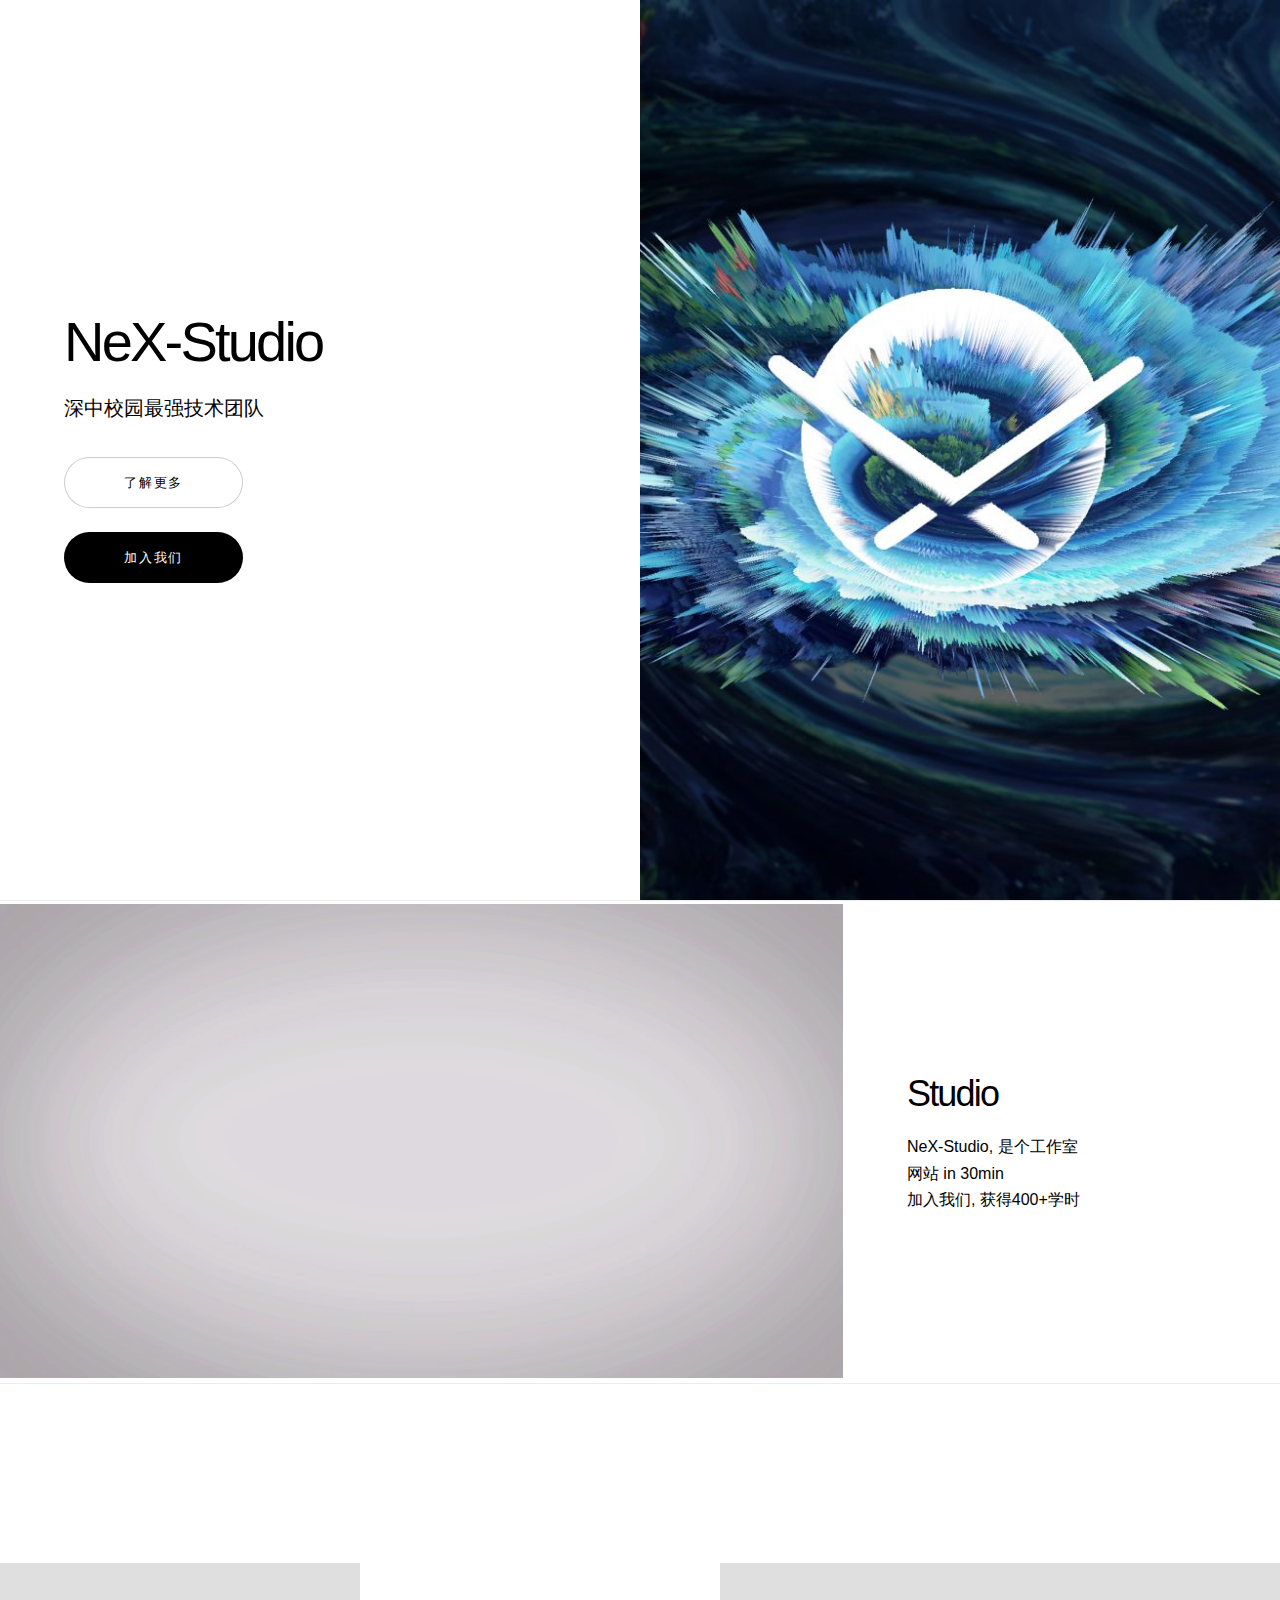
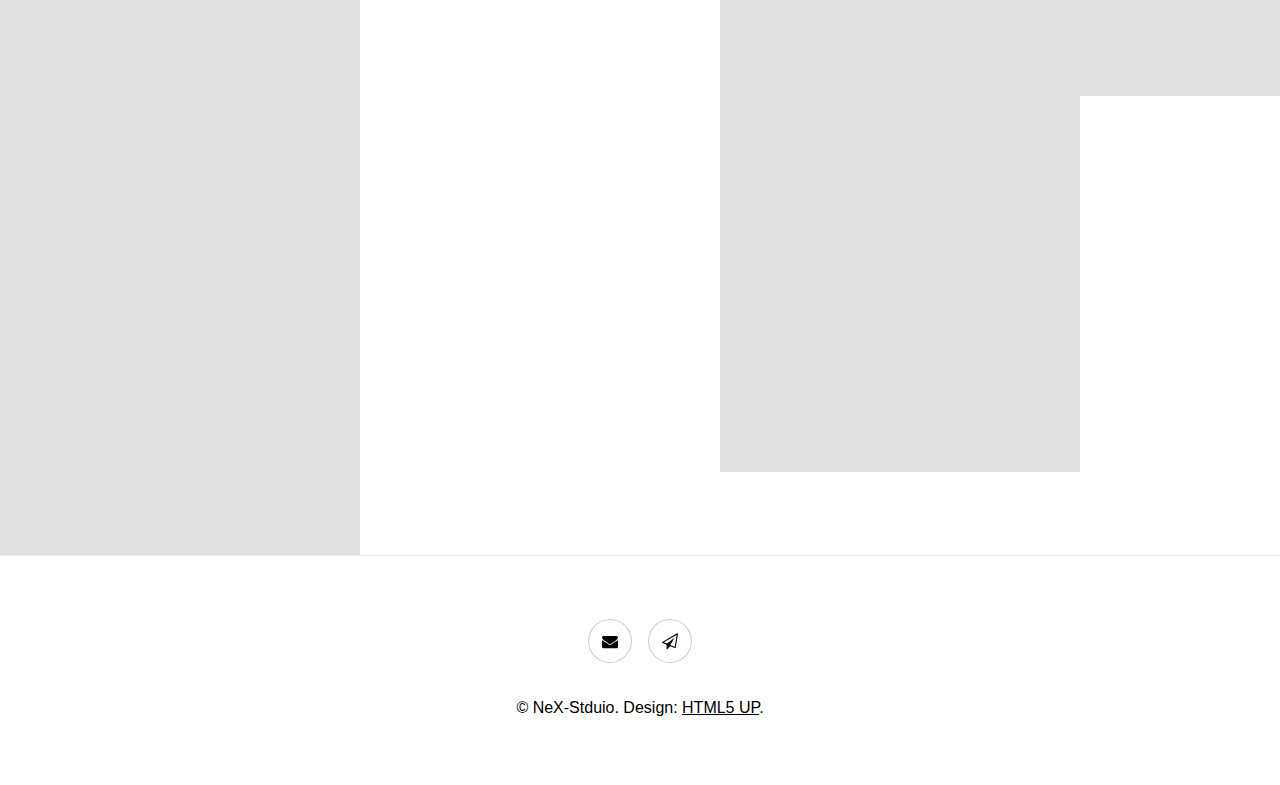
==== commit ef5c0a3f: "Update info" ====
--- a/index.html
+++ b/index.html
@@ -36,7 +36,7 @@
 					<section class="spotlight style1 orient-right content-align-left image-position-center onscroll-image-fade-in" style="overflow: hidden;" id="first">
 						<div class="content">
 							<h2>Studio</h2>
-							<p>NeX-Studio, 是个工作室<br />网站 in 30min</p>
+							<p>NeX-Studio, 是个工作室<br />网站 in 30min<br />加入我们, 获得400+学时</p>
 							<!--<ul class="actions vertical">
 								<li><a href="#" class="button">Learn More</a></li>
 							</ul>-->
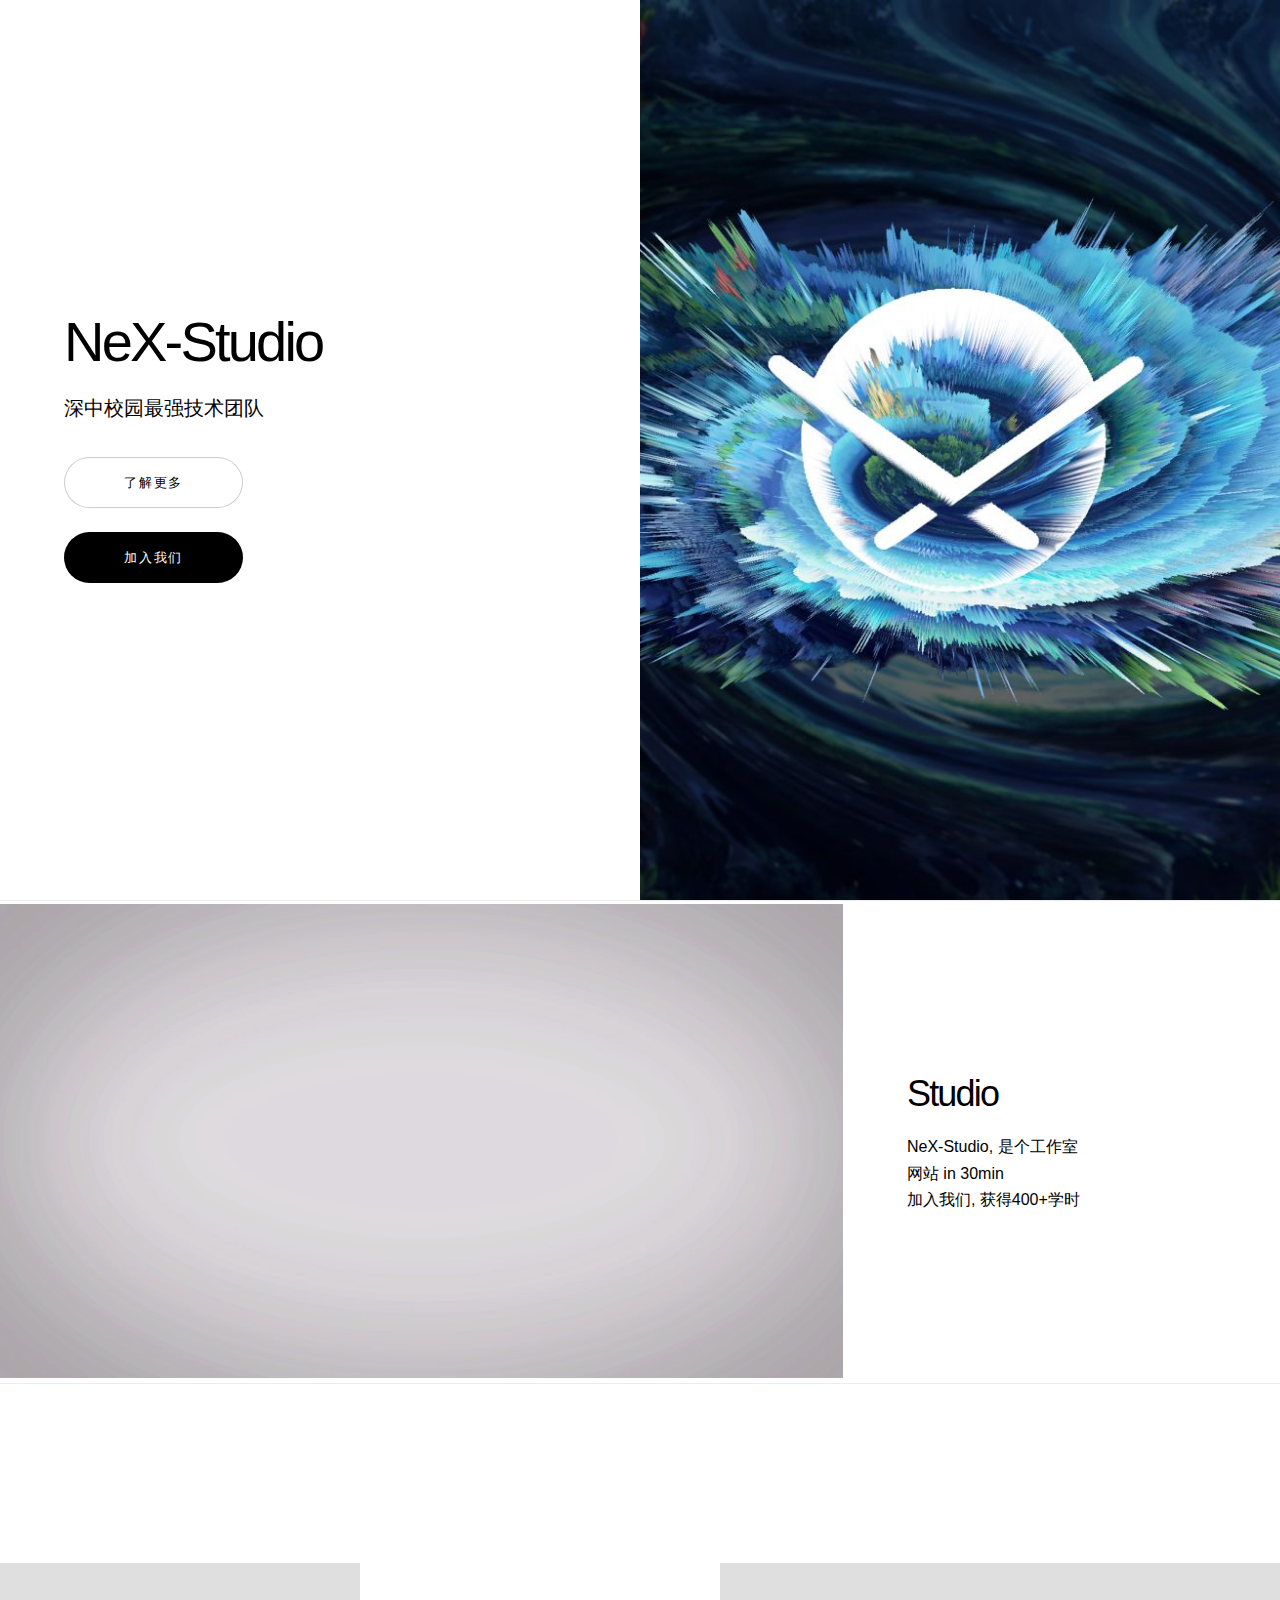
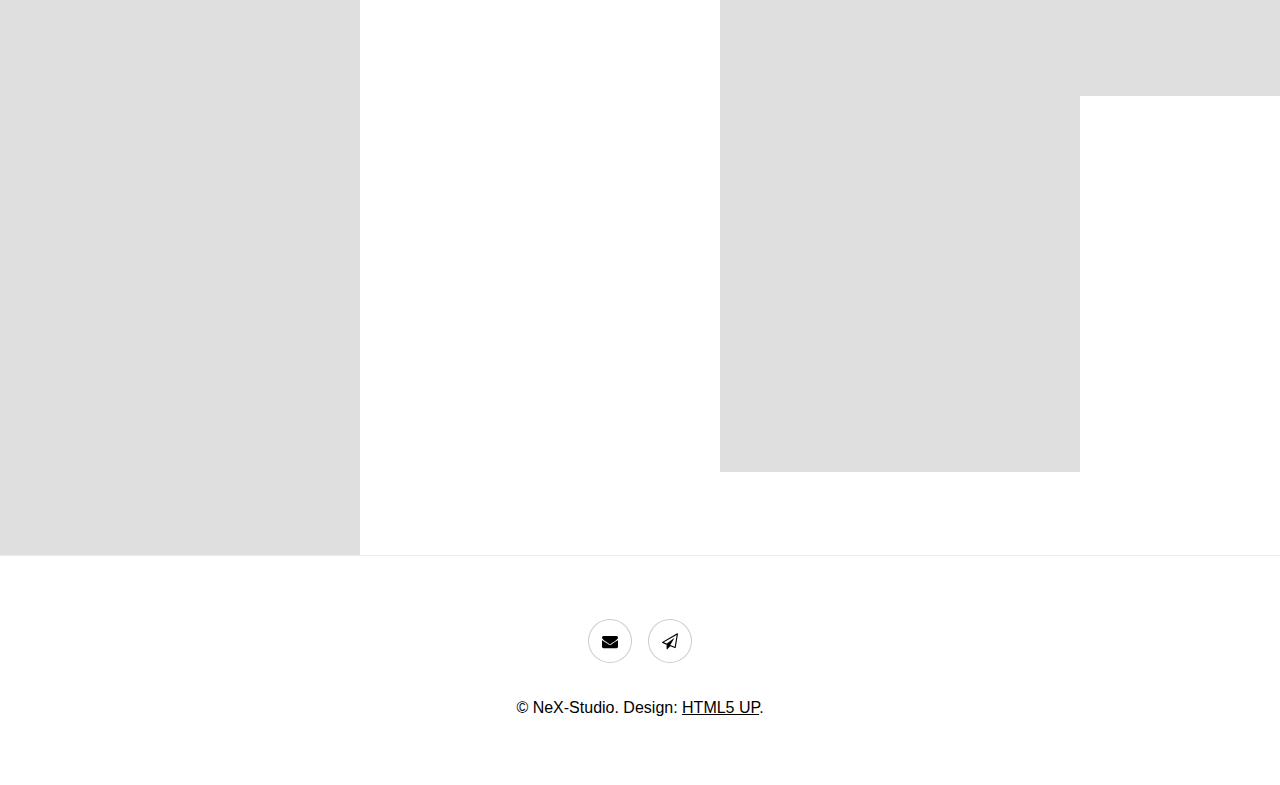
==== commit c1cdbbb1: "Update index" ====
--- a/index.html
+++ b/index.html
@@ -191,7 +191,7 @@
 								<li><a href="mailto:contact@sun-seminary.com" class="icon style2 fa-envelope"><span class="label">Email</span></a></li>
 								<li><a href="https://t.me/joinchat/EbfdZgzBhmZ_SsXL3ghLXw" class="icon style2 fa-paper-plane-o"><span class="label">Telegram</span></a></li>
 							</ul>
-							<p>&copy; NeX-Stduio. Design: <a href="https://html5up.net">HTML5 UP</a>.</p>
+							<p>&copy; NeX-Studio. Design: <a href="https://html5up.net">HTML5 UP</a>.</p>
 						</div>
 					</footer>
 
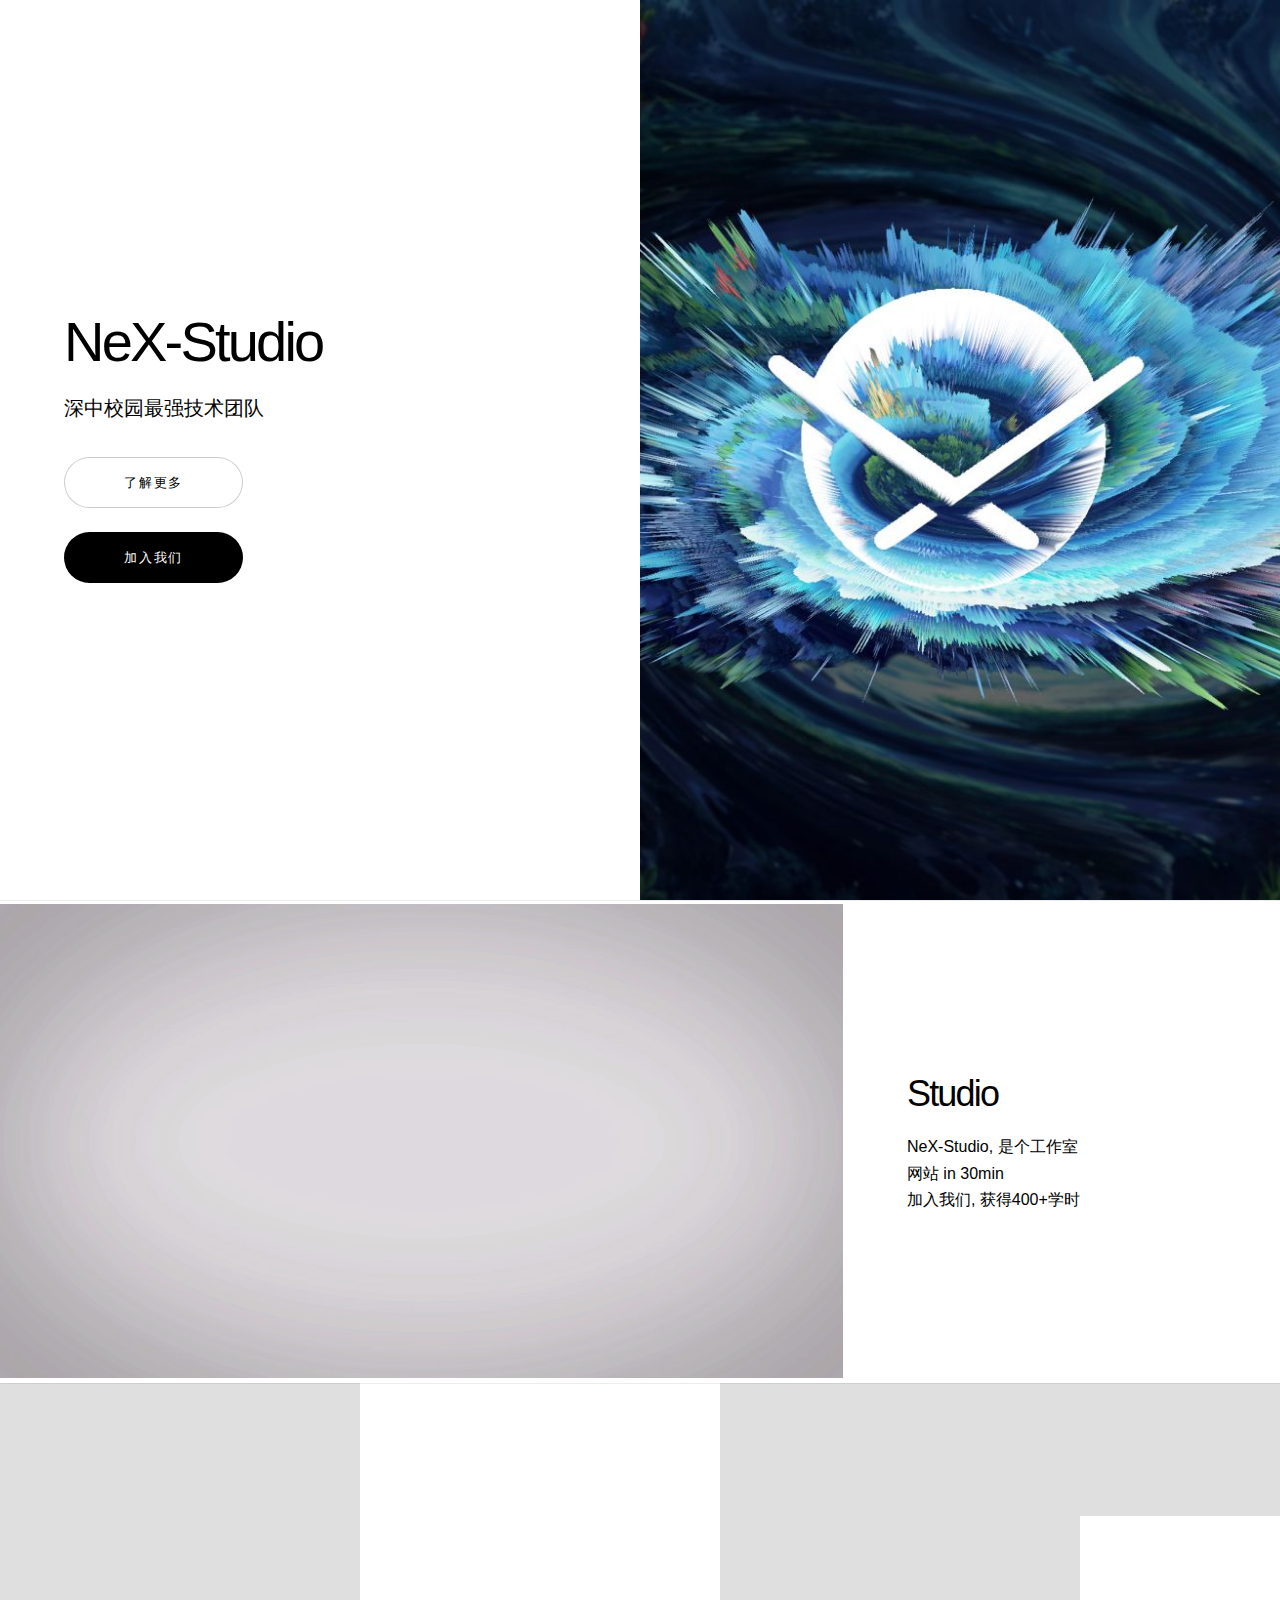
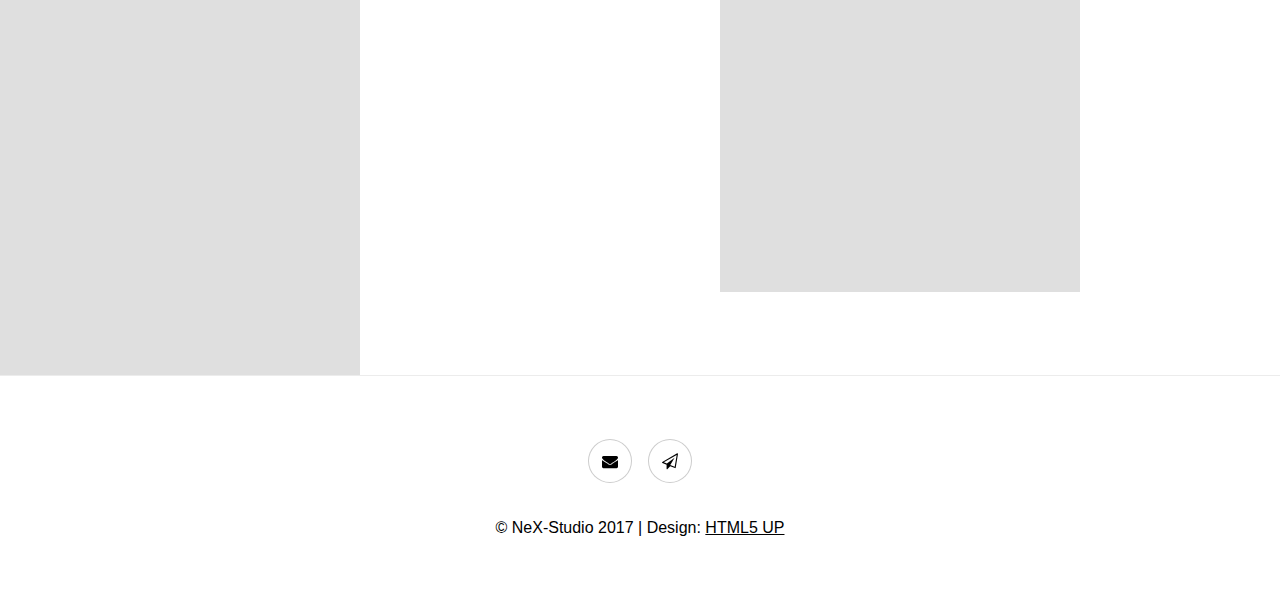
==== commit 3212efff: "Add mp4 video" ====
--- a/index.html
+++ b/index.html
@@ -10,7 +10,7 @@
 		<meta charset="utf-8" />
 		<meta name="viewport" content="width=device-width, initial-scale=1" />
 		<link rel="stylesheet" href="assets/css/main.css" />
-		<link rel="shortcut icon" href="" />
+		<link rel="shortcut icon" href="media/favicon.ico" />
 	</head>
 	<body>
 
@@ -23,8 +23,8 @@
 							<h1>NeX-Studio</h1>
 							<p class="major">深中校园最强技术团队</p>
 							<ul class="actions vertical">
-								<li><a href="#first" class="button big wide smooth-scroll-middle">了解更多</a></li>
-								<li><a href="https://sun-seminary.com/join-us" class="button big special wide smooth-scroll-middle">加入我们</a></li>
+								<li><a href="#gallery" class="button big wide smooth-scroll-middle">了解更多</a></li>
+								<li><a href="http://sun-seminary.com/join-us" class="button big special wide smooth-scroll-middle">加入我们</a></li>
 							</ul>
 						</div>
 						<div class="image">
@@ -43,51 +43,16 @@
 						</div>
 						<div>
 							<video autoplay muted loop style="width: 100%; height: 100%">
+								<source src="media/nexlogo.webm" type="video/webm">
 								<source src="media/nexlogo.mp4" type="video/mp4">
 							</video>
 						</div>
 					</section>
-
-				<!-- Three -->
-					<!--<section class="spotlight style1 orient-left content-align-left image-position-center onscroll-image-fade-in">
-						<div class="content">
-							<h2>Tempus adipiscing</h2>
-							<p>Lorem ipsum dolor sit amet, consectetur adipiscing elit. Morbi id ante sed ex pharetra lacinia sit amet vel massa. Donec facilisis laoreet nulla eu bibendum. Donec ut ex risus. Fusce lorem lectus, pharetra pretium massa et, hendrerit vestibulum odio lorem ipsum dolor sit amet.</p>
-							<!--<ul class="actions vertical">
-								<li><a href="#" class="button">Learn More</a></li>
-							</ul>
-						</div>
-						<div class="image">
-							<img src="media/spotlight02.jpg" alt="" />
-						</div>
-					</section>
-
-				<!-- Four 
-					<section class="spotlight style1 orient-right content-align-left image-position-center onscroll-image-fade-in">
-						<div class="content">
-							<h2>Pharetra etiam nulla</h2>
-							<p>Lorem ipsum dolor sit amet, consectetur adipiscing elit. Morbi id ante sed ex pharetra lacinia sit amet vel massa. Donec facilisis laoreet nulla eu bibendum. Donec ut ex risus. Fusce lorem lectus, pharetra pretium massa et, hendrerit vestibulum odio lorem ipsum dolor sit amet.</p>
-							<!--<ul class="actions vertical">
-								<li><a href="#" class="button">Learn More</a></li>
-							</ul>--
-						</div>
-						<div class="image">
-							<img src="media/spotlight03.jpg" alt="" />
-						</div>
-					</section>
-
-				<!-- Five --
-					<section class="wrapper style1 align-center">
-						<div class="inner">
-							<h2>Massa sed condimentum</h2>
-							<p>Lorem ipsum dolor sit amet, consectetur adipiscing elit. Morbi id ante sed ex pharetra lacinia sit amet vel massa. Donec facilisis laoreet nulla eu bibendum. Donec ut ex risus. Fusce lorem lectus, pharetra pretium massa et, hendrerit vestibulum odio lorem ipsum.</p>
-						</div>-->
-
 						<!-- Gallery -->
-							<div class="gallery style2 medium lightbox onscroll-fade-in">
-								<article>
+							<div class="gallery style2 medium lightbox onscroll-fade-in" id="gallery">
+								<article class="gallery">
 									<a href="media/gallery/fulls/commonnotehomepage.jpg" class="image">
-										<img src="media/gallery/fulls/commonnotehomepage.jpg" alt="" style="margin-top:50%" />
+										<img src="media/gallery/fulls/commonnotehomepage.jpg" alt=""  />
 									</a>
 									<div class="caption">
 										<h3>CommonNote</h3>
@@ -97,9 +62,9 @@
 										</ul>
 									</div>
 								</article>
-								<article >
+								<article class="gallery">
 									<a href="media/gallery/fulls/calmindmap.jpg" class="image">
-										<img src="media/gallery/fulls/calmindmap.jpg" alt="" style="margin-top:50%" />
+										<img src="media/gallery/fulls/calmindmap.jpg" alt=""  />
 									</a>
 									<div class="caption">
 										<h3>Mindmap</h3>
@@ -109,9 +74,9 @@
 										</ul>
 									</div>
 								</article>
-								<article>
+								<article class="gallery">
 									<a href="media/gallery/fulls/coffeehouse.jpg" class="image">
-										<img src="media/gallery/fulls/coffeehouse.jpg" alt="" style="margin-top:50%" />
+										<img src="media/gallery/fulls/coffeehouse.jpg" alt=""  />
 									</a>
 									<div class="caption">
 										<h3>Poster</h3>
@@ -121,9 +86,9 @@
 										</ul>
 									</div>
 								</article>
-								<article>
+								<article class="gallery">
 									<a href="media/gallery/fulls/throweliminate.gif" class="image">
-										<img src="media/gallery/fulls/throweliminate.gif" alt="" style="margin-top:50%" />
+										<img src="media/gallery/fulls/throweliminate.gif" alt=""  />
 									</a>
 									<div class="caption">
 										<h3>Throw. Eliminate.</h3>
@@ -133,9 +98,9 @@
 										</ul>
 									</div>
 								</article>
-								<article>
+								<article class="gallery">
 									<a href="media/gallery/fulls/capture.gif" class="image">
-										<img src="media/gallery/fulls/capture.gif" alt="" style="margin-top:50%" />
+										<img src="media/gallery/fulls/capture.gif" alt=""  />
 									</a>
 									<div class="caption">
 										<h3>Capture</h3>
@@ -145,9 +110,9 @@
 										</ul>
 									</div>
 								</article>
-								<article>
+								<article class="gallery">
 									<a href="media/gallery/fulls/himcm.jpg" class="image">
-										<img src="media/gallery/fulls/himcm.jpg" alt="" style="margin-top:50%" />
+										<img src="media/gallery/fulls/himcm.jpg" alt=""  />
 									</a>
 									<div class="caption">
 										<h3>HiMCM</h3>
@@ -157,9 +122,9 @@
 										</ul>
 									</div>
 								</article>
-								<article>
-									<a href="media/gallery/fulls/RPCP.png" class="image">
-										<img src="media/gallery/fulls/RPCP.png" alt="" style="margin-top:50%" />
+								<article class="gallery">
+									<a href="media/gallery/fulls/rpcp.jpg" class="image">
+										<img src="media/gallery/fulls/rpcp.jpg" alt=""  />
 									</a>
 									<div class="caption">
 										<h3>RPCP</h3>
@@ -169,9 +134,9 @@
 										</ul>
 									</div>
 								</article>
-								<article>
-									<a href="media/gallery/fulls/thetoolbox.png" class="image">
-										<img src="media/gallery/fulls/thetoolbox.png" alt="" style="margin-top:50%" />
+								<article class="gallery">
+									<a href="media/gallery/fulls/thetoolbox.jpg" class="image">
+										<img src="media/gallery/fulls/thetoolbox.jpg" alt=""  />
 									</a>
 									<div class="caption">
 										<h3>TheToolBox</h3>
@@ -191,7 +156,7 @@
 								<li><a href="mailto:contact@sun-seminary.com" class="icon style2 fa-envelope"><span class="label">Email</span></a></li>
 								<li><a href="https://t.me/joinchat/EbfdZgzBhmZ_SsXL3ghLXw" class="icon style2 fa-paper-plane-o"><span class="label">Telegram</span></a></li>
 							</ul>
-							<p>&copy; NeX-Studio. Design: <a href="https://html5up.net">HTML5 UP</a>.</p>
+							<p>&copy; NeX-Studio 2017 | Design: <a href="https://html5up.net">HTML5 UP</a></p>
 						</div>
 					</footer>
 
@@ -204,6 +169,7 @@
 			<script src="assets/js/skel.min.js"></script>
 			<script src="assets/js/util.js"></script>
 			<script src="assets/js/main.js"></script>
+			<script src="assets/js/image.js"></script>
 
 	</body>
 </html>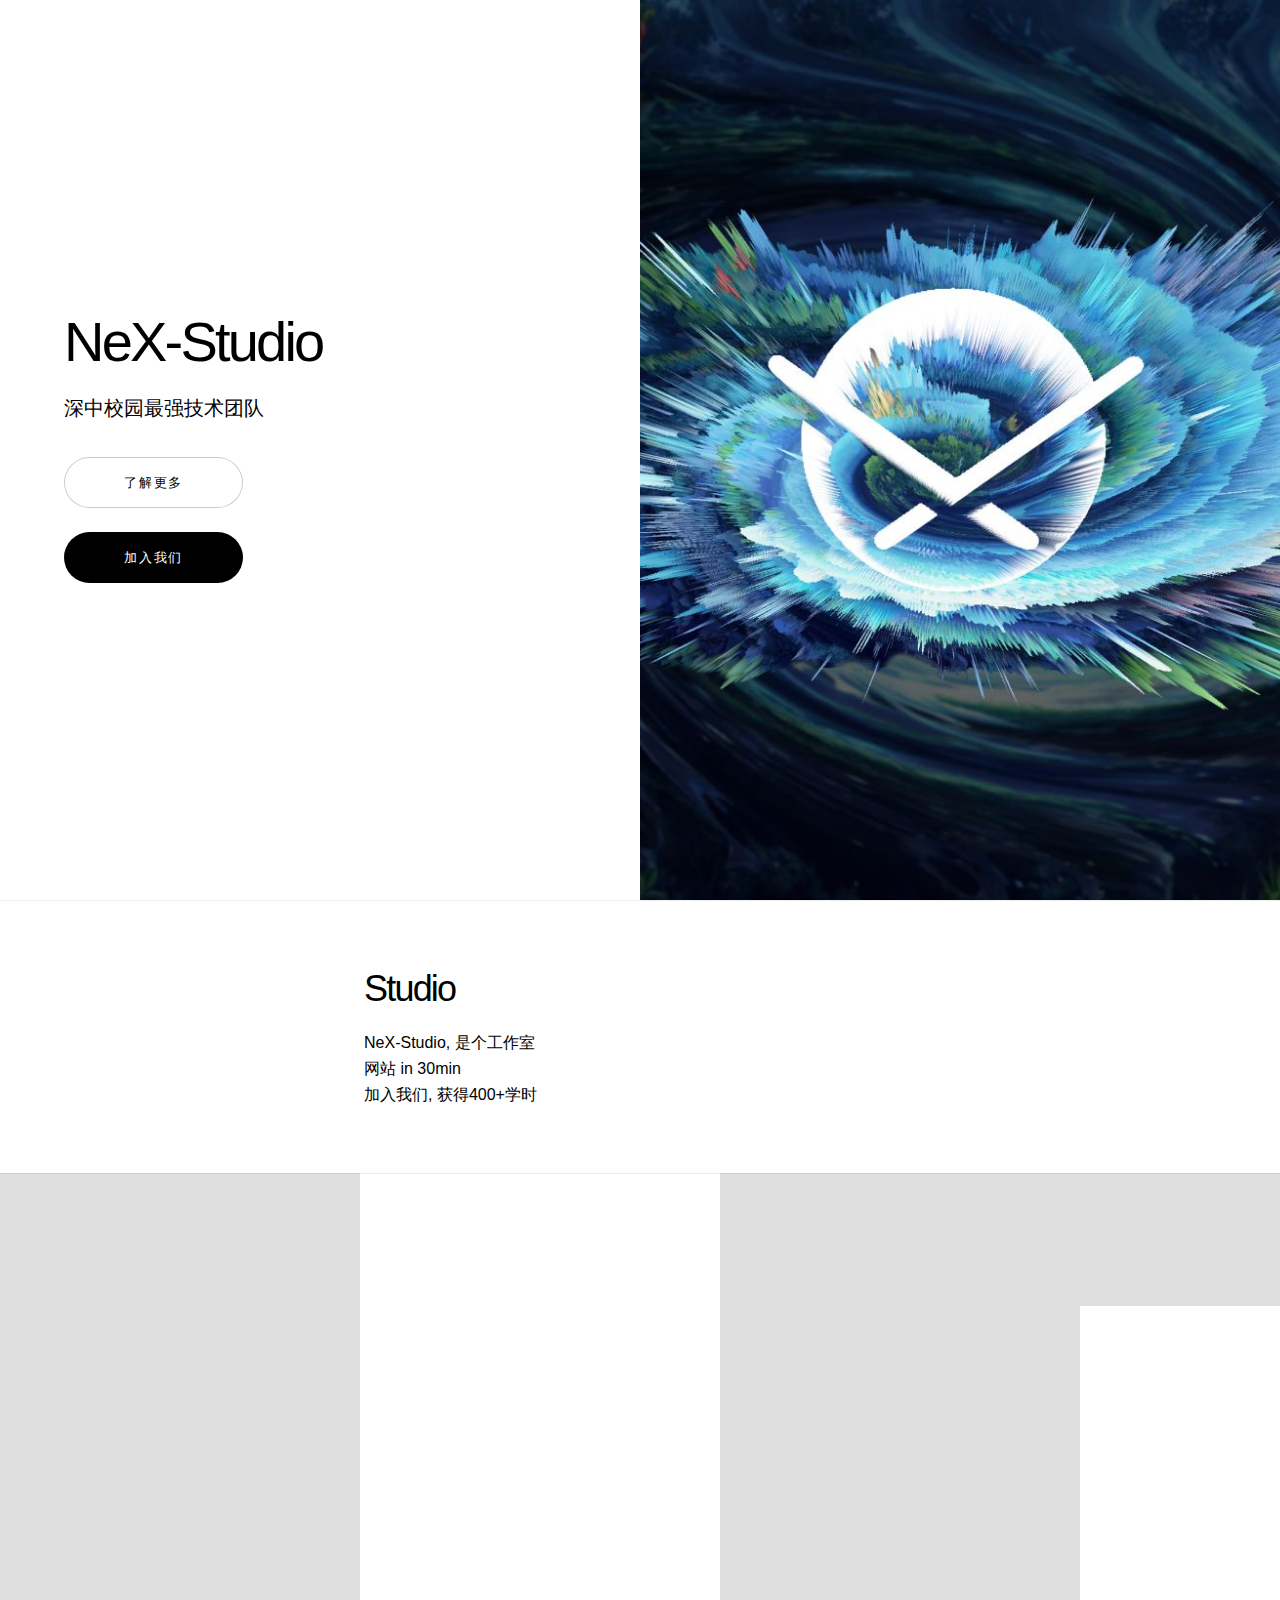
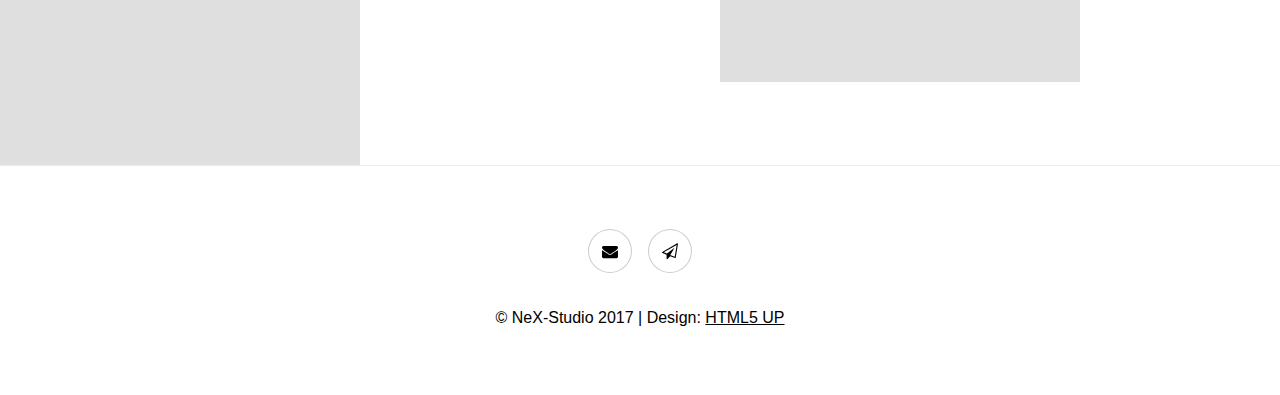
==== commit 412d707e: "No fade in first page" ====
--- a/index.html
+++ b/index.html
@@ -18,13 +18,14 @@
 			<div id="wrapper" class="divided">
 
 				<!-- One -->
-					<section class="banner style1 orient-left content-align-left image-position-right fullscreen onload-image-fade-in onload-content-fade-right">
+					<section class="banner style1 orient-left content-align-left image-position-right fullscreen">
+						<!-- onload-image-fade-in onload-content-fade-right -->
 						<div class="content">
 							<h1>NeX-Studio</h1>
 							<p class="major">深中校园最强技术团队</p>
 							<ul class="actions vertical">
 								<li><a href="#gallery" class="button big wide smooth-scroll-middle">了解更多</a></li>
-								<li><a href="http://sun-seminary.com/join-us" class="button big special wide smooth-scroll-middle">加入我们</a></li>
+								<li><a href="/join-us" class="button big special wide smooth-scroll-middle">加入我们</a></li>
 							</ul>
 						</div>
 						<div class="image">
@@ -44,7 +45,6 @@
 						<div>
 							<video autoplay muted loop style="width: 100%; height: 100%">
 								<source src="media/nexlogo.webm" type="video/webm">
-								<source src="media/nexlogo.mp4" type="video/mp4">
 							</video>
 						</div>
 					</section>
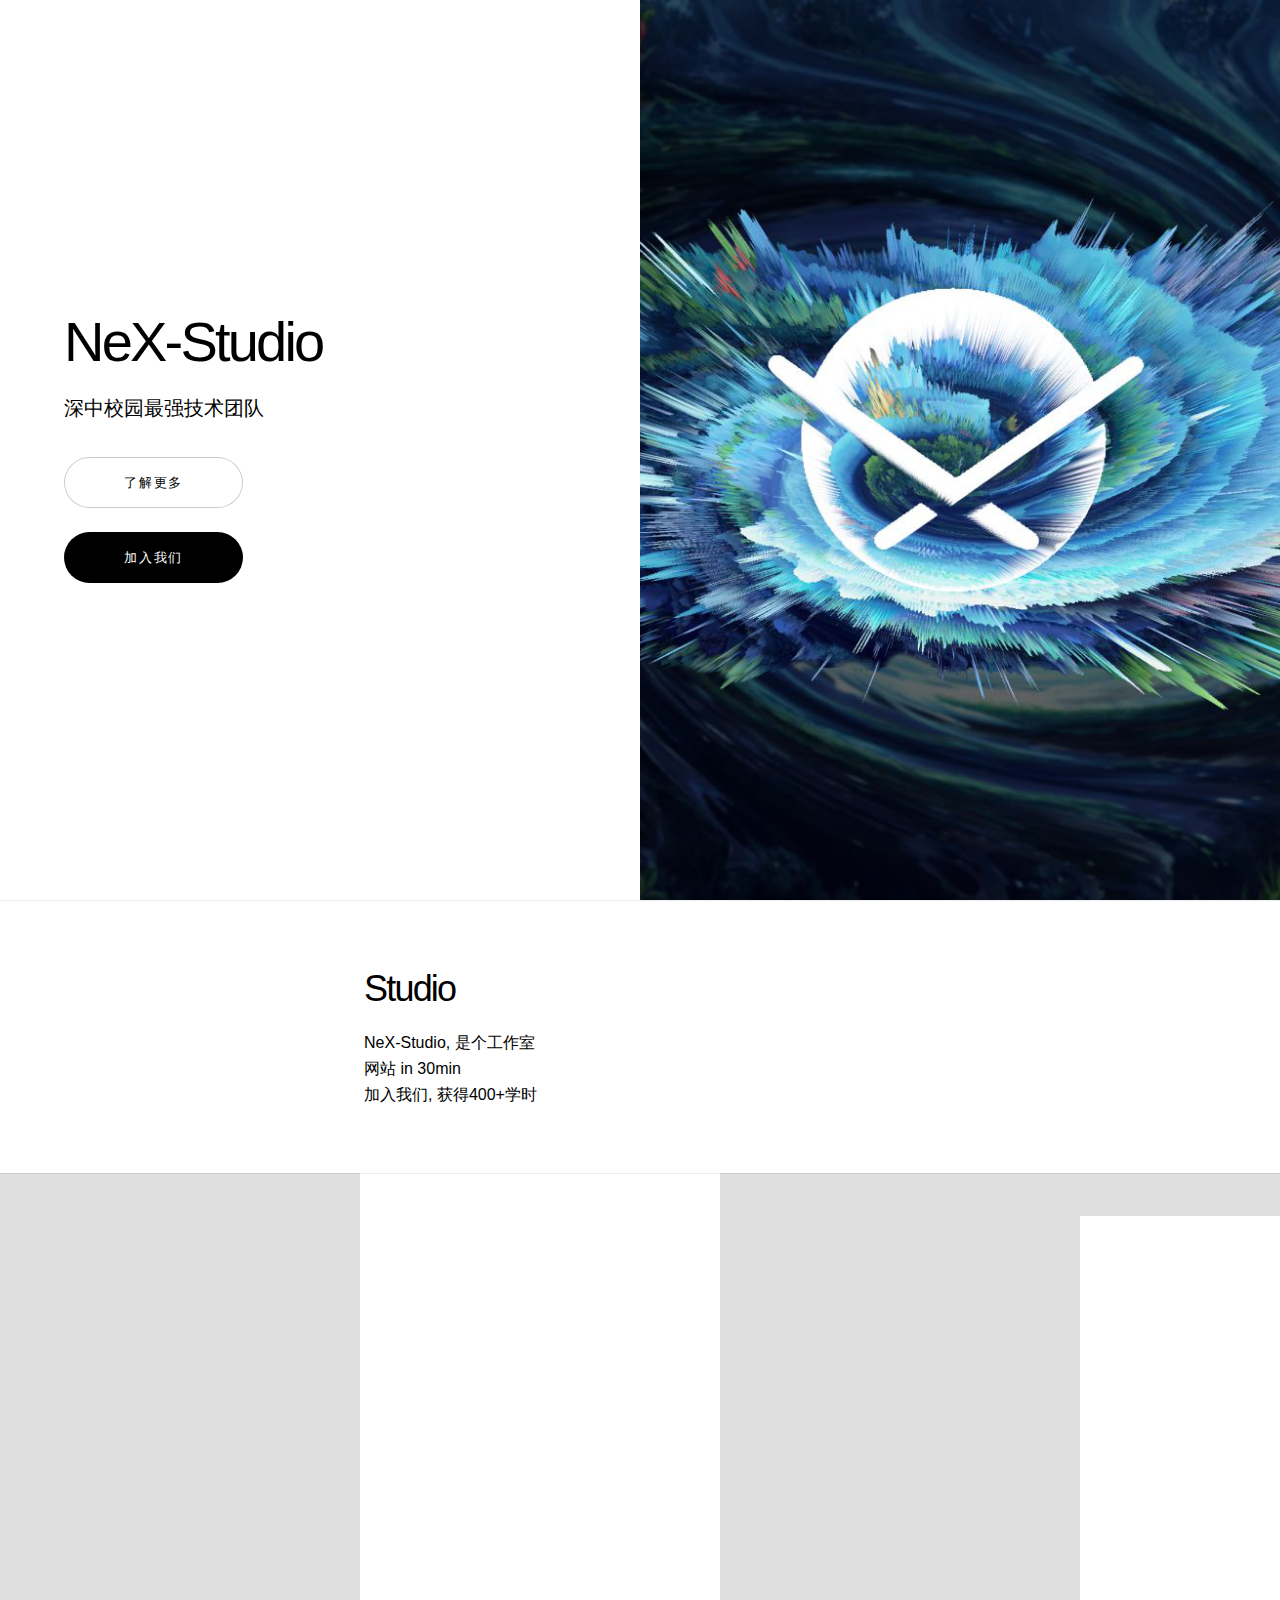
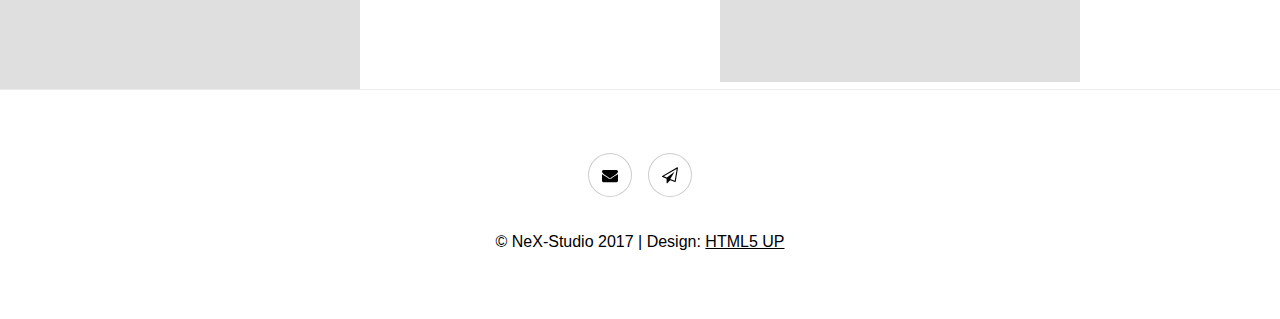
==== commit 978b3f3b: "Compress images" ====
--- a/index.html
+++ b/index.html
@@ -29,7 +29,7 @@
 							</ul>
 						</div>
 						<div class="image">
-							<img src="media/homepage.jpg" alt="" style="object-position: center;"/>
+							<img src="media/homepage.png" alt="" style="object-position: center;"/>
 						</div>
 					</section>
 
@@ -51,8 +51,8 @@
 						<!-- Gallery -->
 							<div class="gallery style2 medium lightbox onscroll-fade-in" id="gallery">
 								<article class="gallery">
-									<a href="media/gallery/fulls/commonnotehomepage.jpg" class="image">
-										<img src="media/gallery/fulls/commonnotehomepage.jpg" alt=""  />
+									<a href="media/gallery/fulls/commonnotehomepage.png" class="image">
+										<img src="media/gallery/fulls/commonnotehomepage.png" alt=""  />
 									</a>
 									<div class="caption">
 										<h3>CommonNote</h3>
@@ -63,8 +63,8 @@
 									</div>
 								</article>
 								<article class="gallery">
-									<a href="media/gallery/fulls/calmindmap.jpg" class="image">
-										<img src="media/gallery/fulls/calmindmap.jpg" alt=""  />
+									<a href="media/gallery/fulls/calmindmap.png" class="image">
+										<img src="media/gallery/fulls/calmindmap.png" alt=""  />
 									</a>
 									<div class="caption">
 										<h3>Mindmap</h3>
@@ -75,8 +75,8 @@
 									</div>
 								</article>
 								<article class="gallery">
-									<a href="media/gallery/fulls/coffeehouse.jpg" class="image">
-										<img src="media/gallery/fulls/coffeehouse.jpg" alt=""  />
+									<a href="media/gallery/fulls/coffeehouse.png" class="image">
+										<img src="media/gallery/fulls/coffeehouse.png" alt=""  />
 									</a>
 									<div class="caption">
 										<h3>Poster</h3>
@@ -111,8 +111,8 @@
 									</div>
 								</article>
 								<article class="gallery">
-									<a href="media/gallery/fulls/himcm.jpg" class="image">
-										<img src="media/gallery/fulls/himcm.jpg" alt=""  />
+									<a href="media/gallery/fulls/himcm.png" class="image">
+										<img src="media/gallery/fulls/himcm.png" alt=""  />
 									</a>
 									<div class="caption">
 										<h3>HiMCM</h3>
@@ -123,8 +123,8 @@
 									</div>
 								</article>
 								<article class="gallery">
-									<a href="media/gallery/fulls/rpcp.jpg" class="image">
-										<img src="media/gallery/fulls/rpcp.jpg" alt=""  />
+									<a href="media/gallery/fulls/rpcp.png" class="image">
+										<img src="media/gallery/fulls/rpcp.png" alt=""  />
 									</a>
 									<div class="caption">
 										<h3>RPCP</h3>
@@ -135,8 +135,8 @@
 									</div>
 								</article>
 								<article class="gallery">
-									<a href="media/gallery/fulls/thetoolbox.jpg" class="image">
-										<img src="media/gallery/fulls/thetoolbox.jpg" alt=""  />
+									<a href="media/gallery/fulls/thetoolbox.png" class="image">
+										<img src="media/gallery/fulls/thetoolbox.png" alt=""  />
 									</a>
 									<div class="caption">
 										<h3>TheToolBox</h3>
